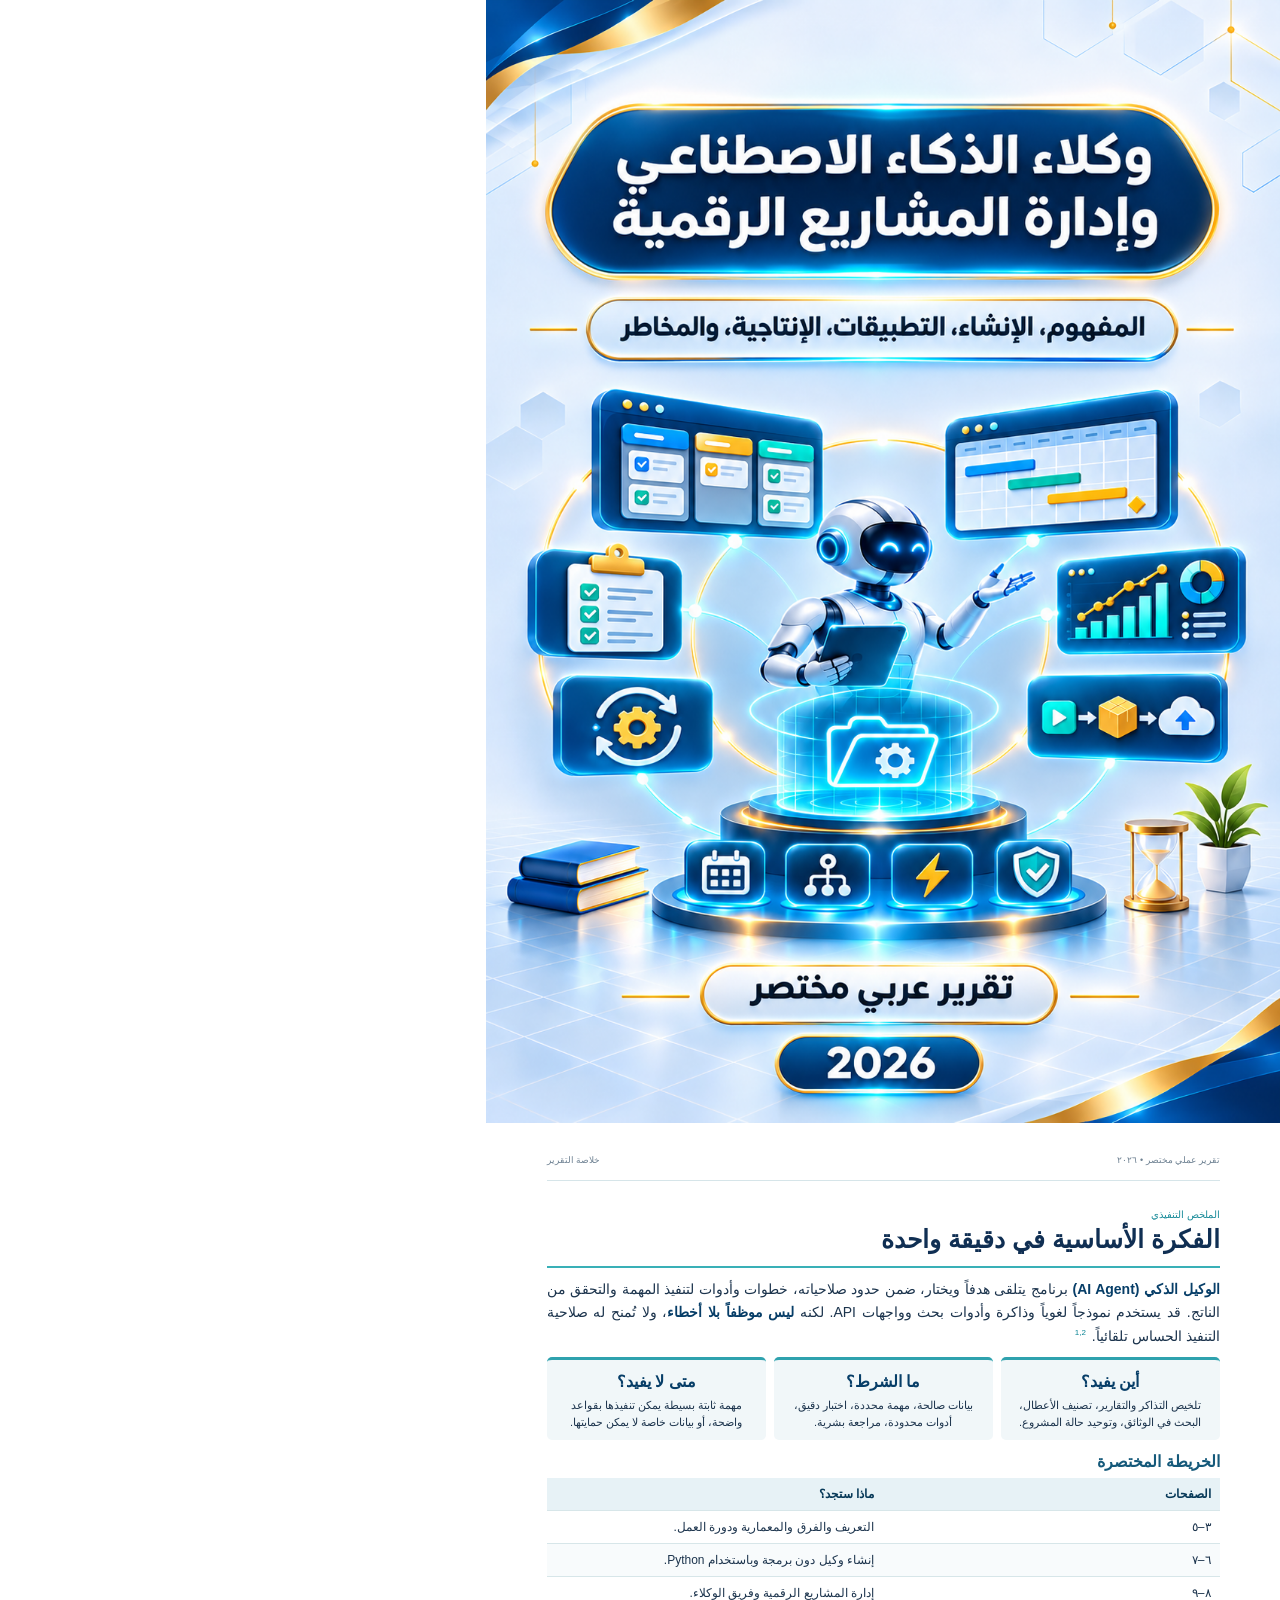
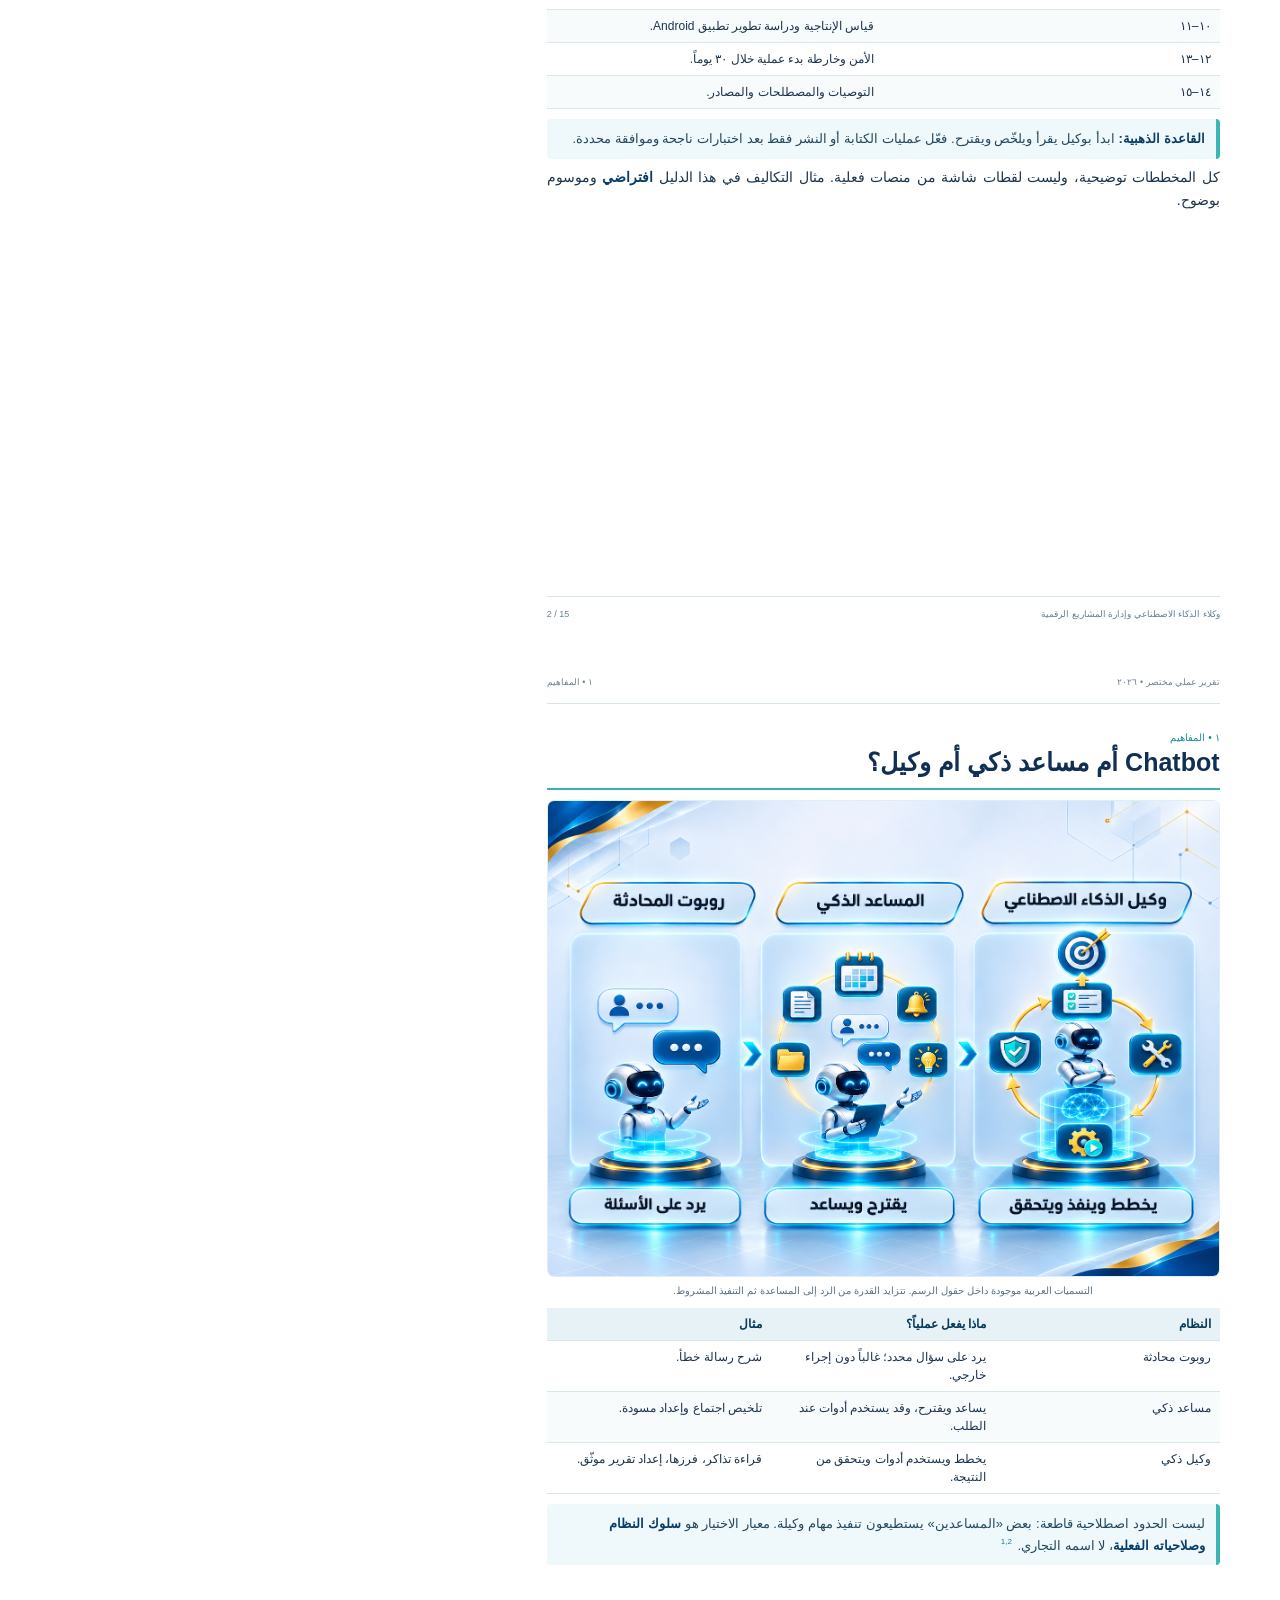
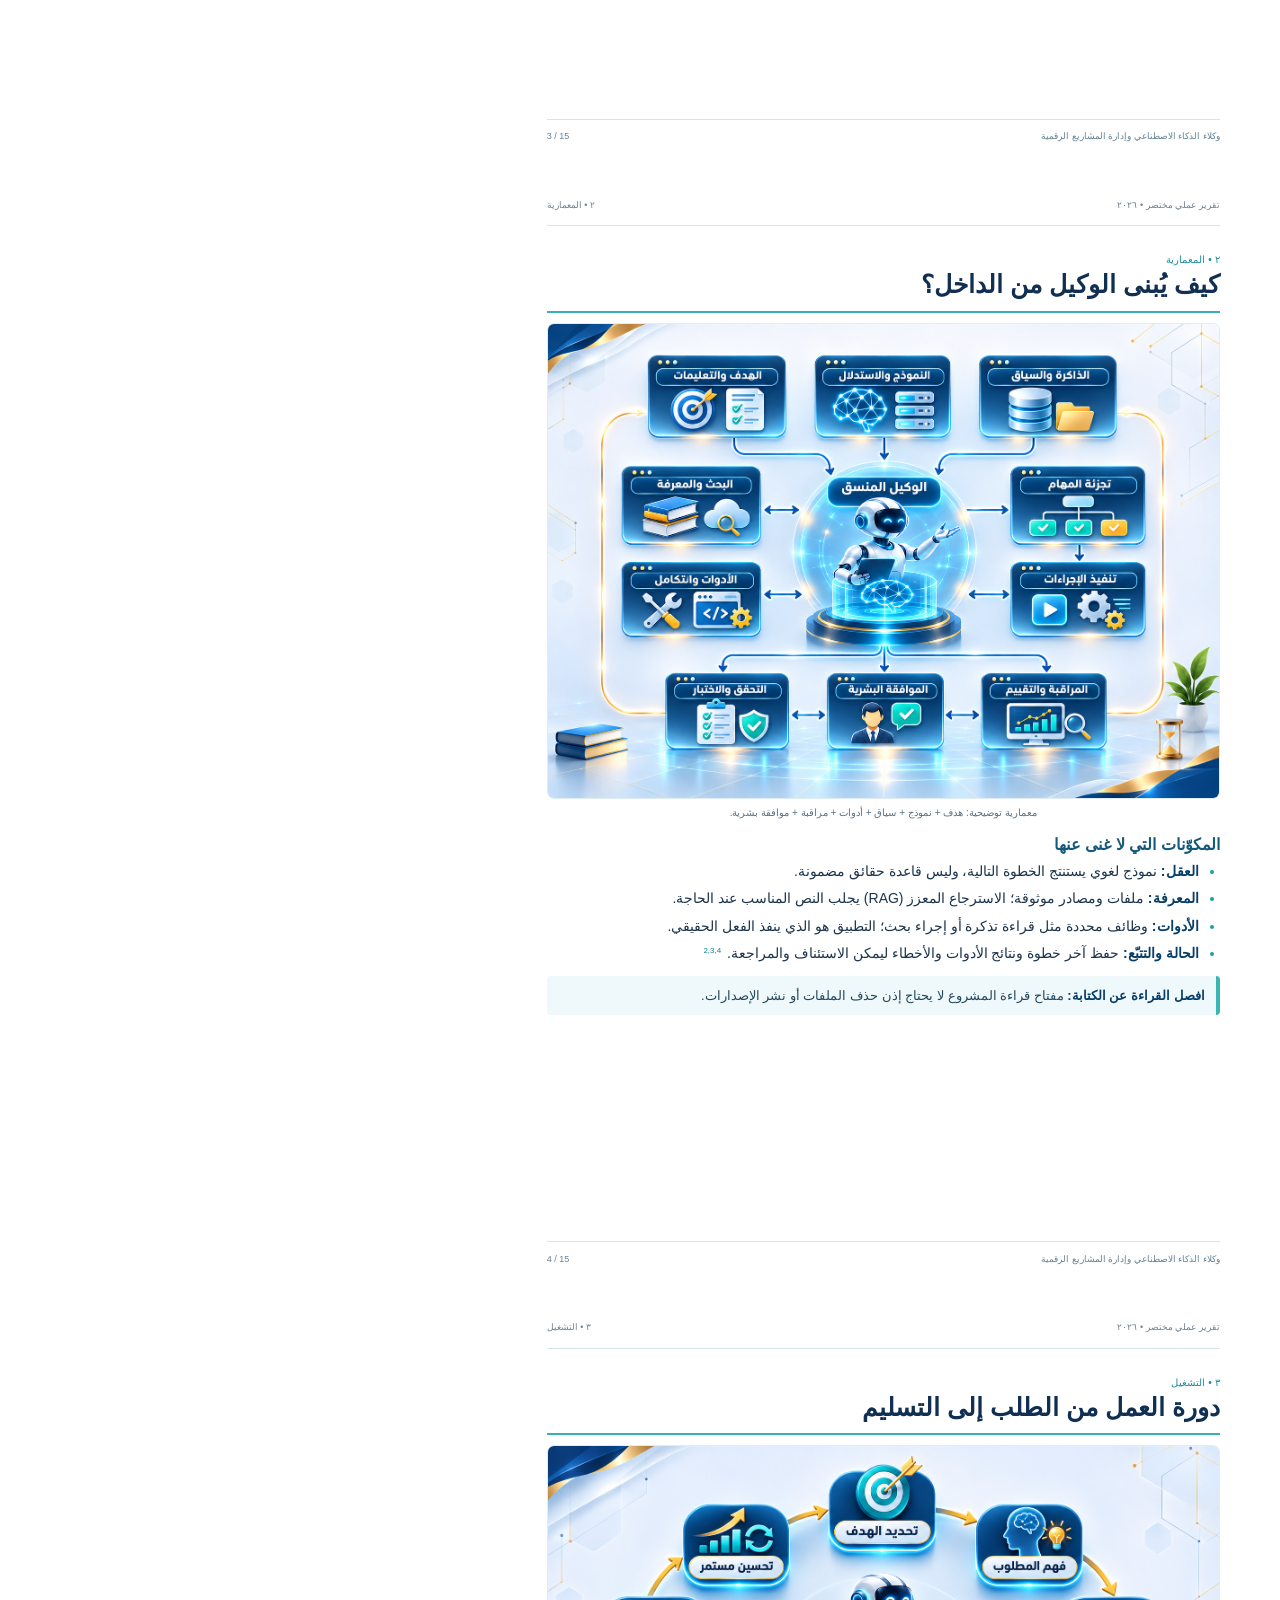
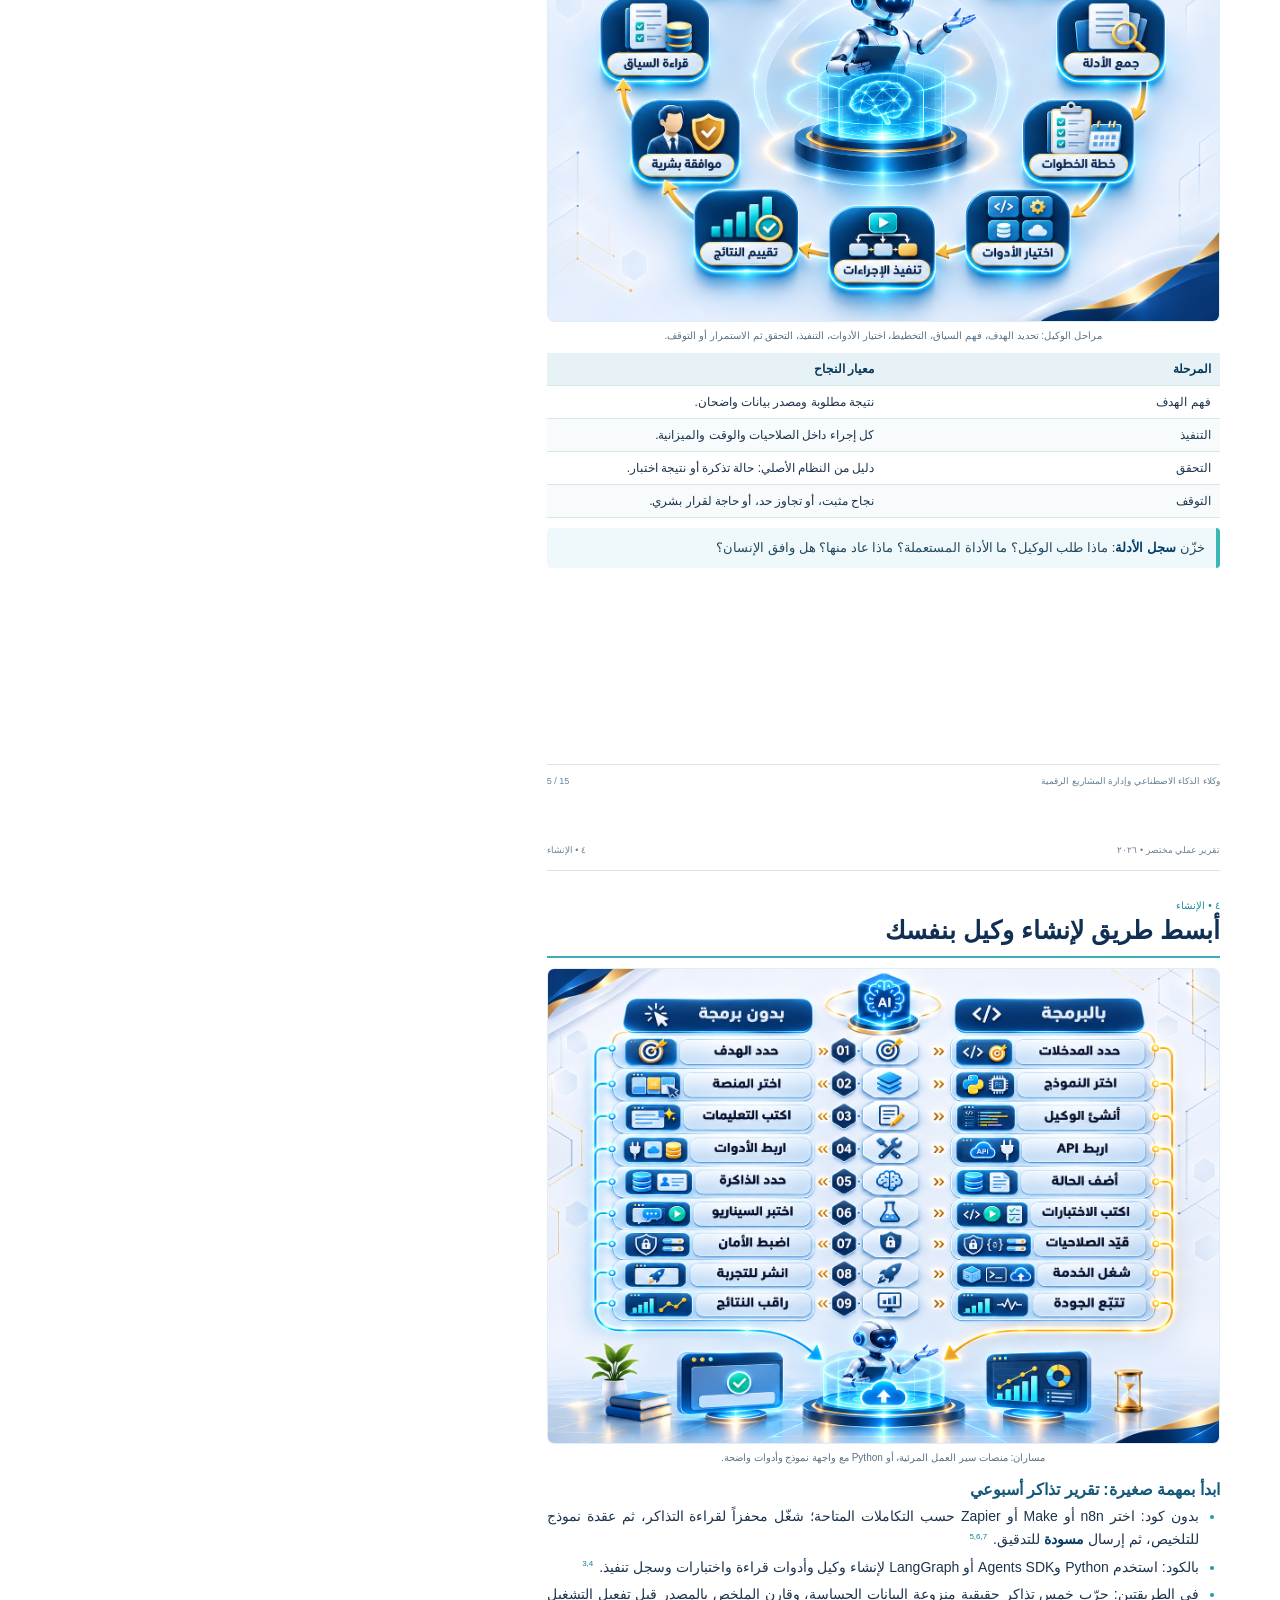
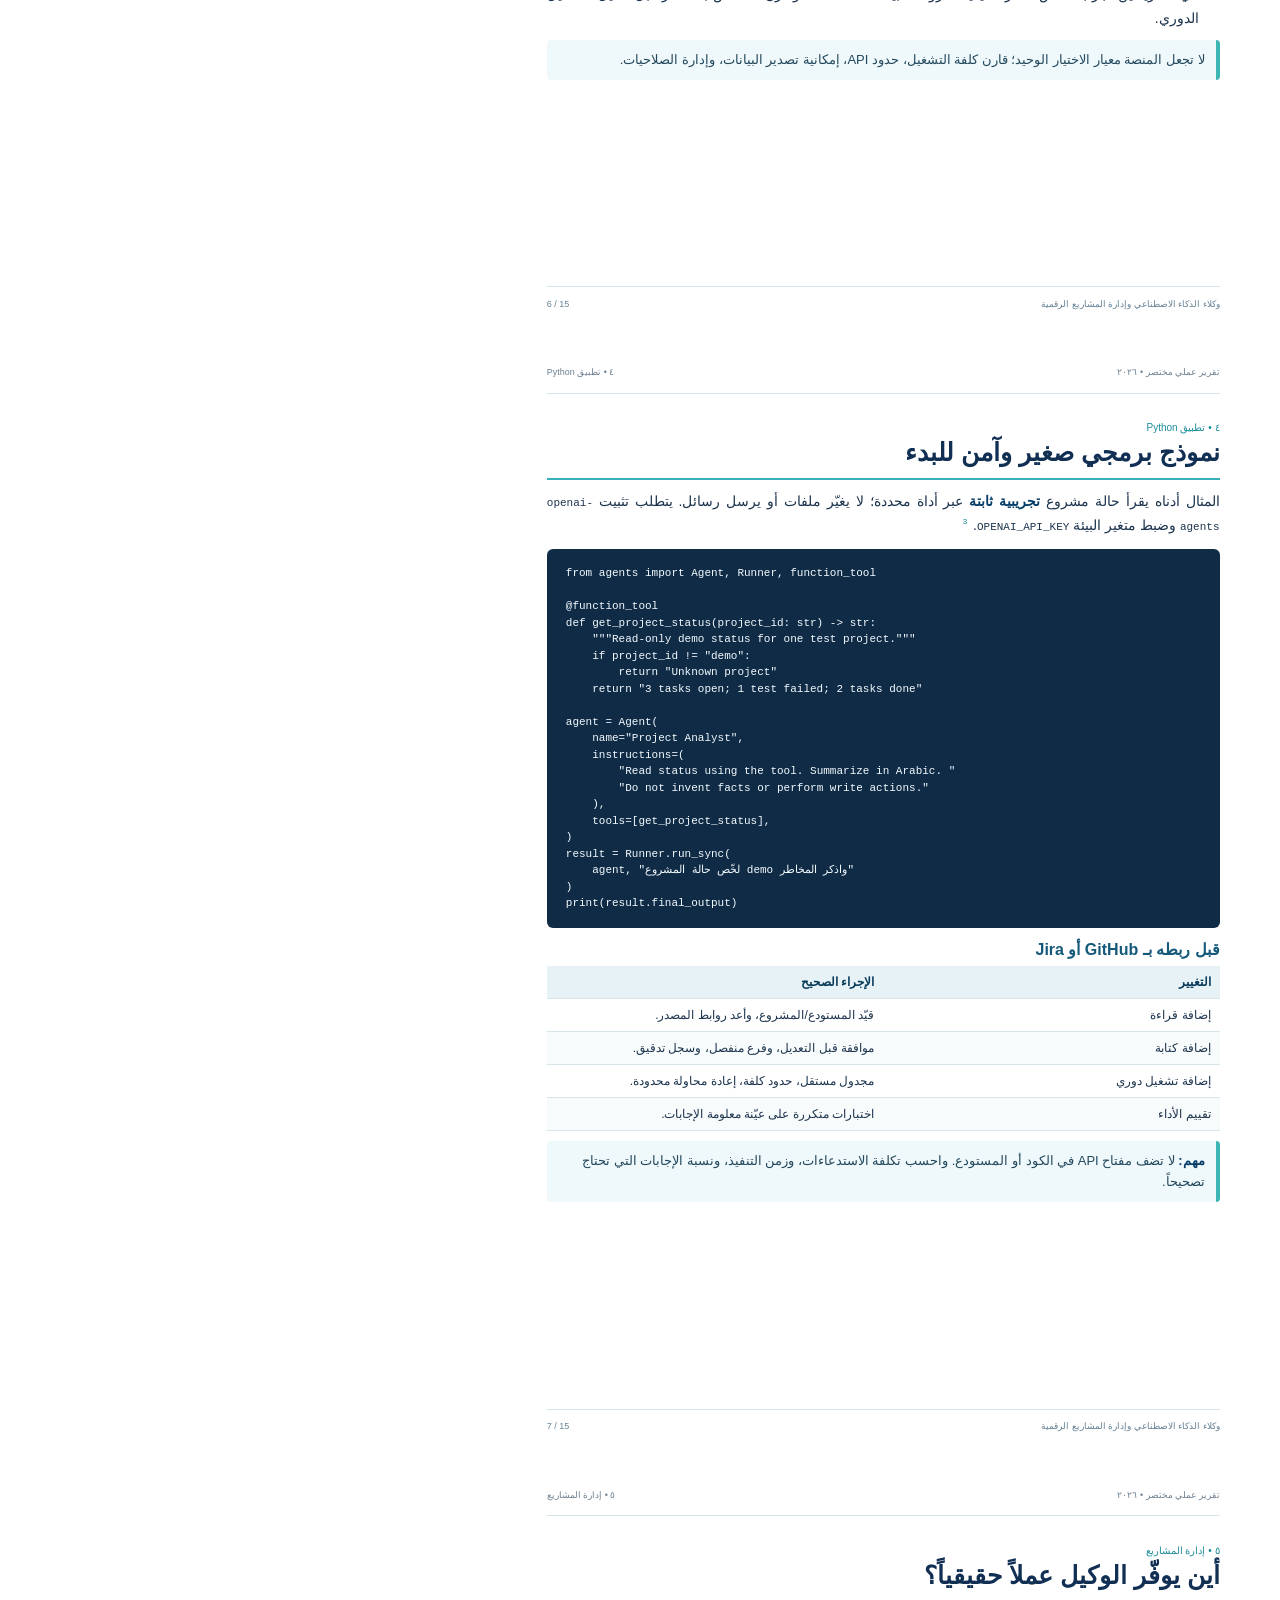
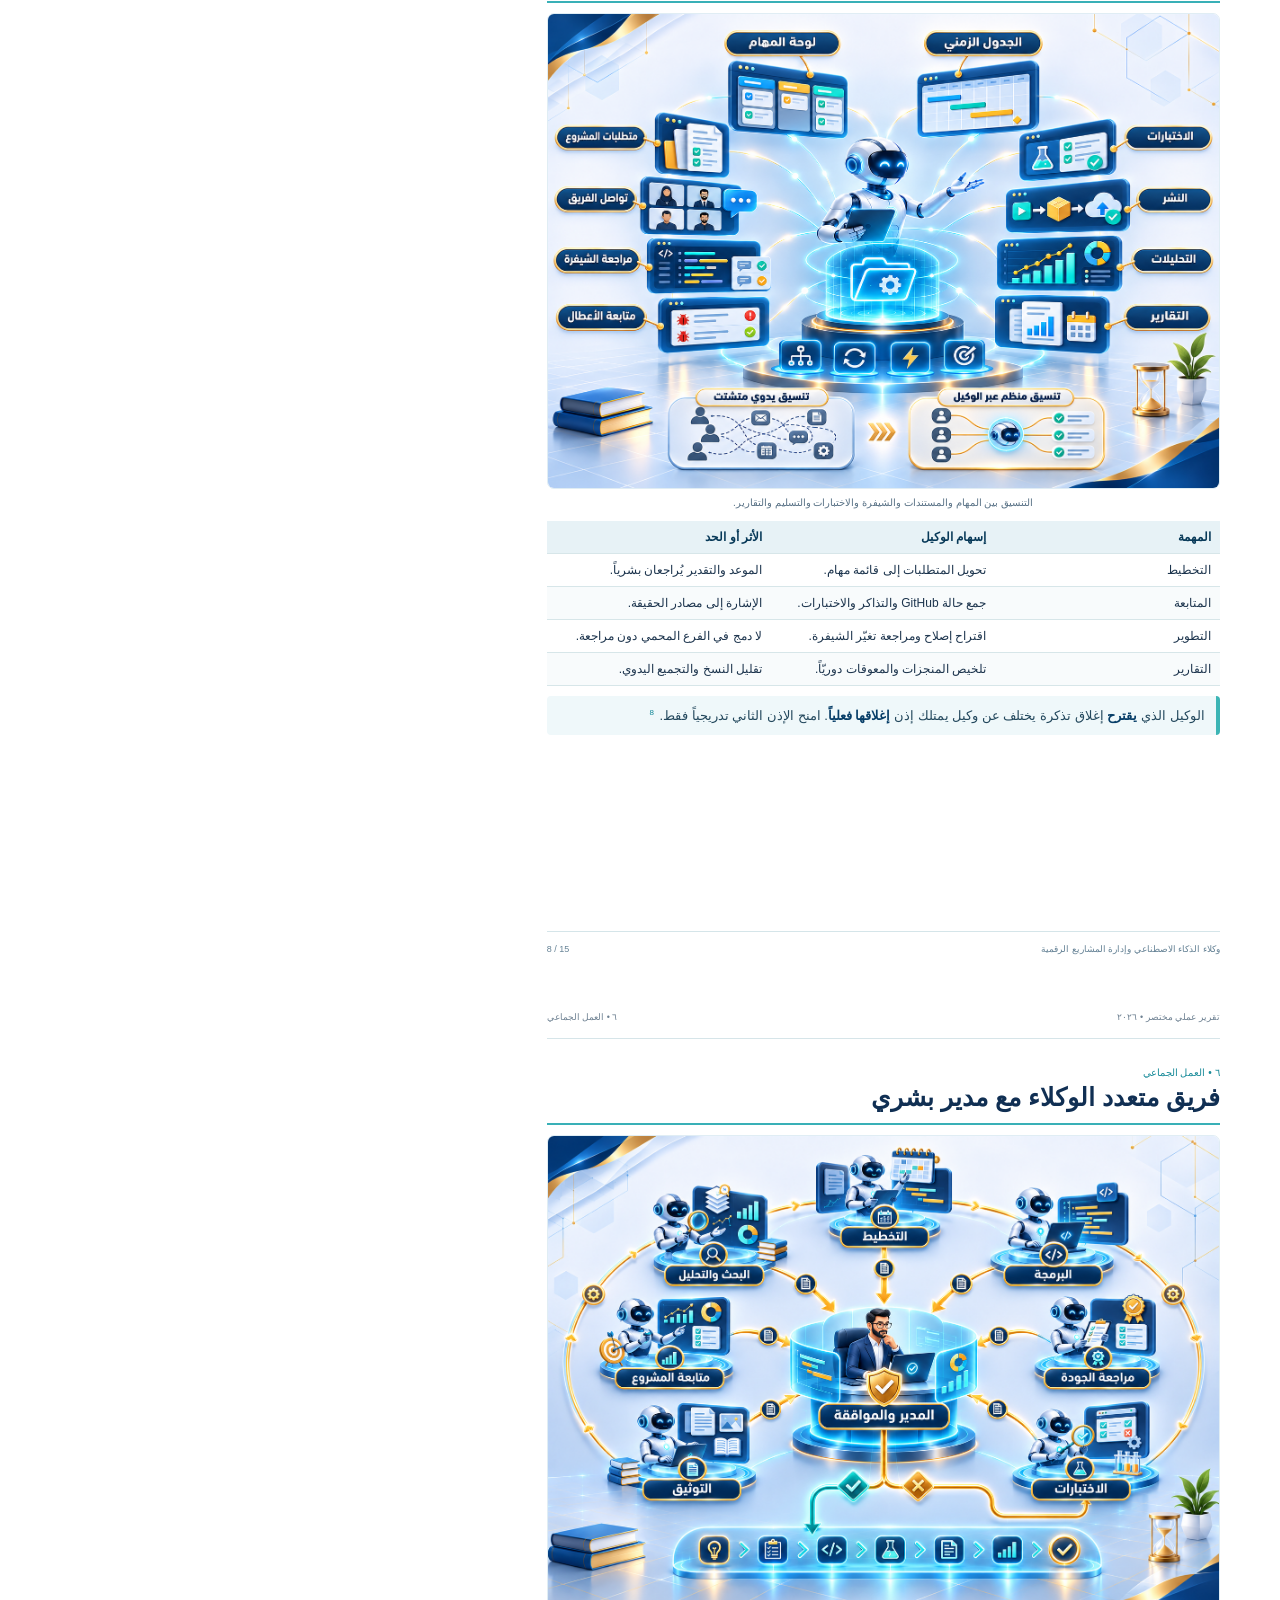
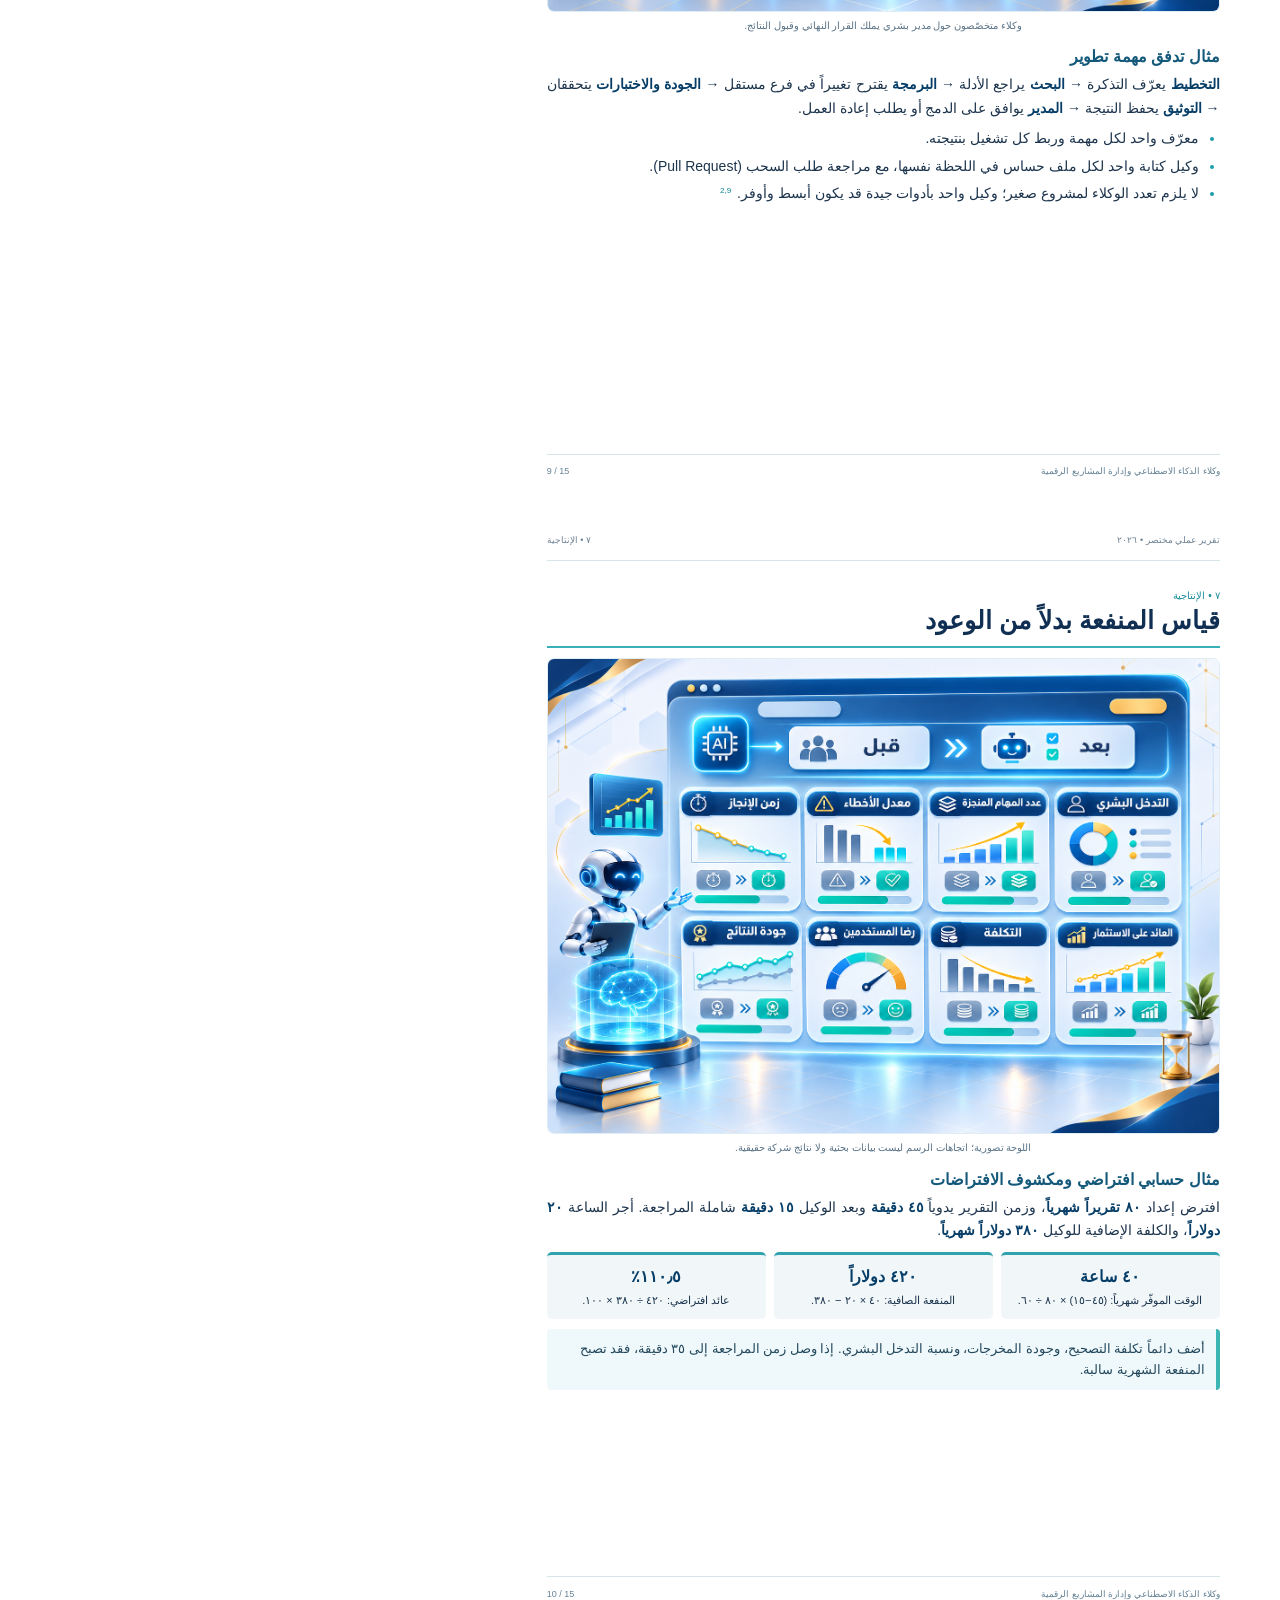
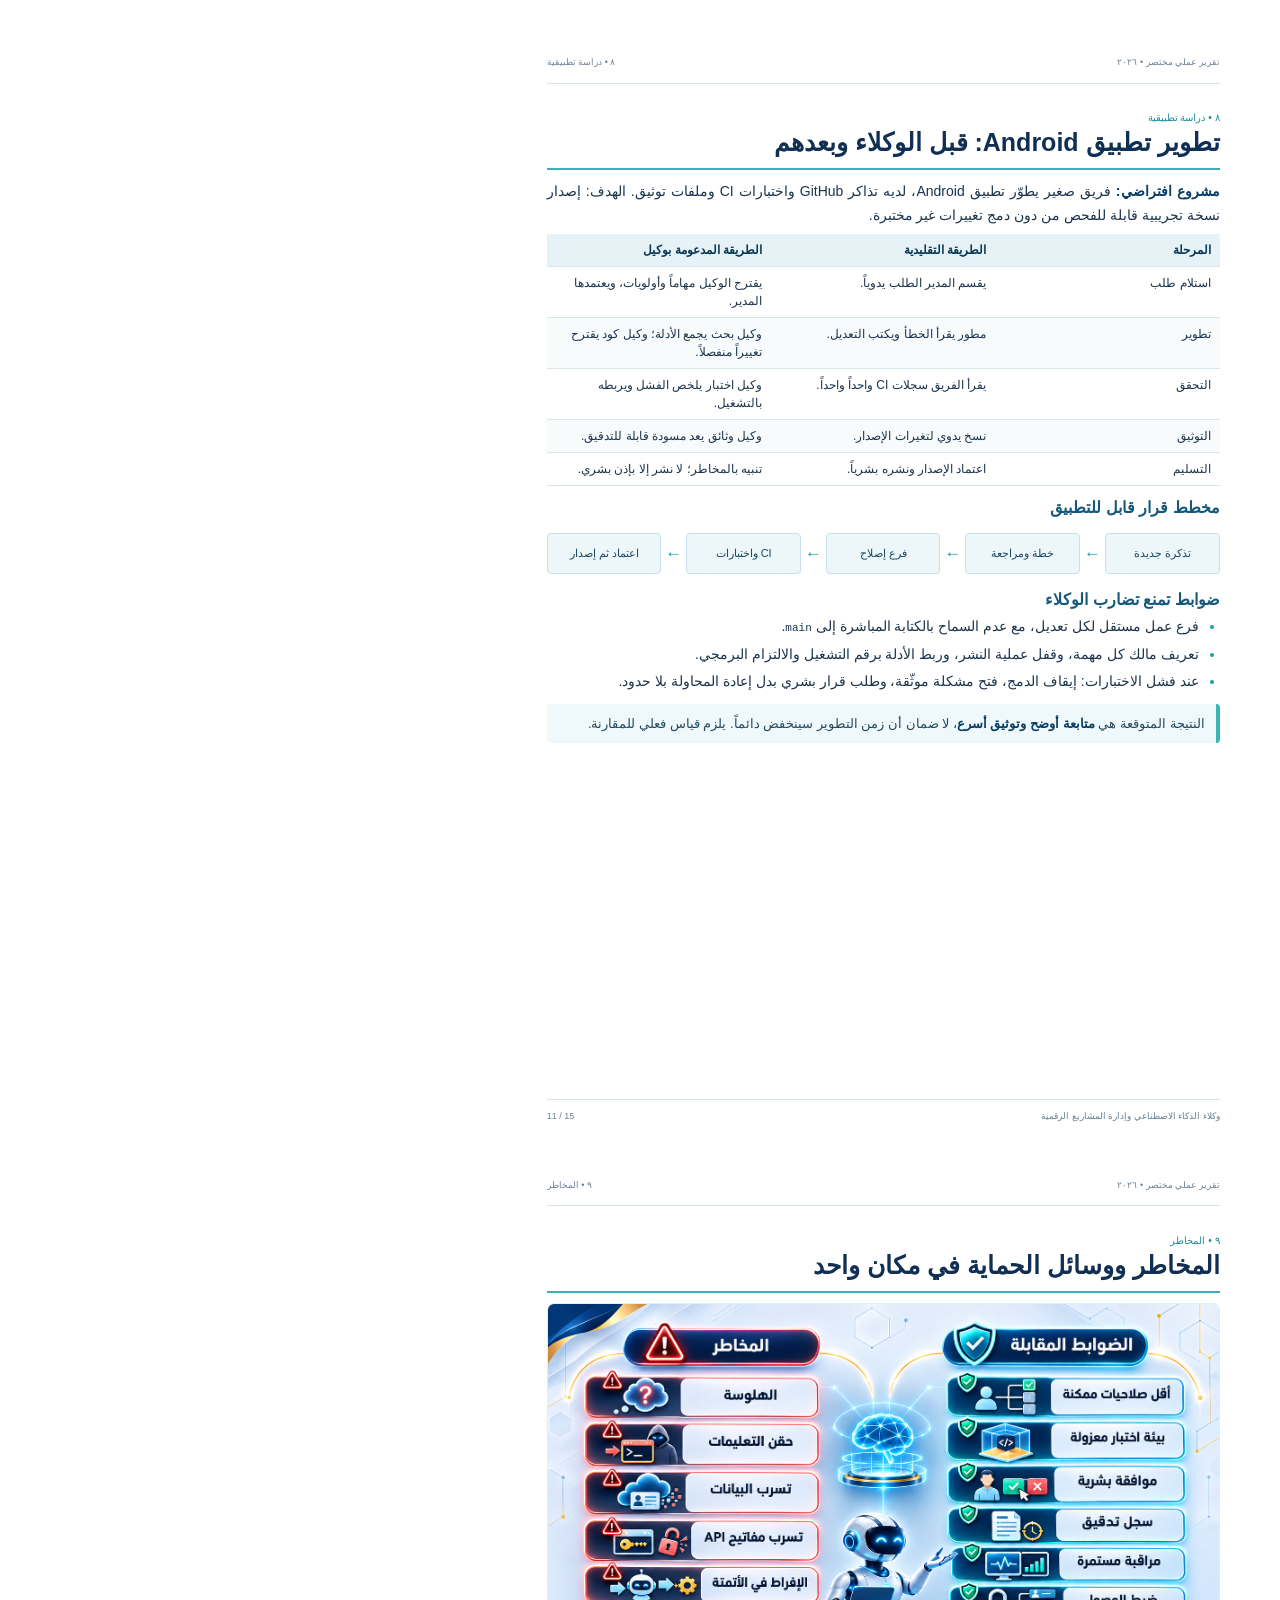
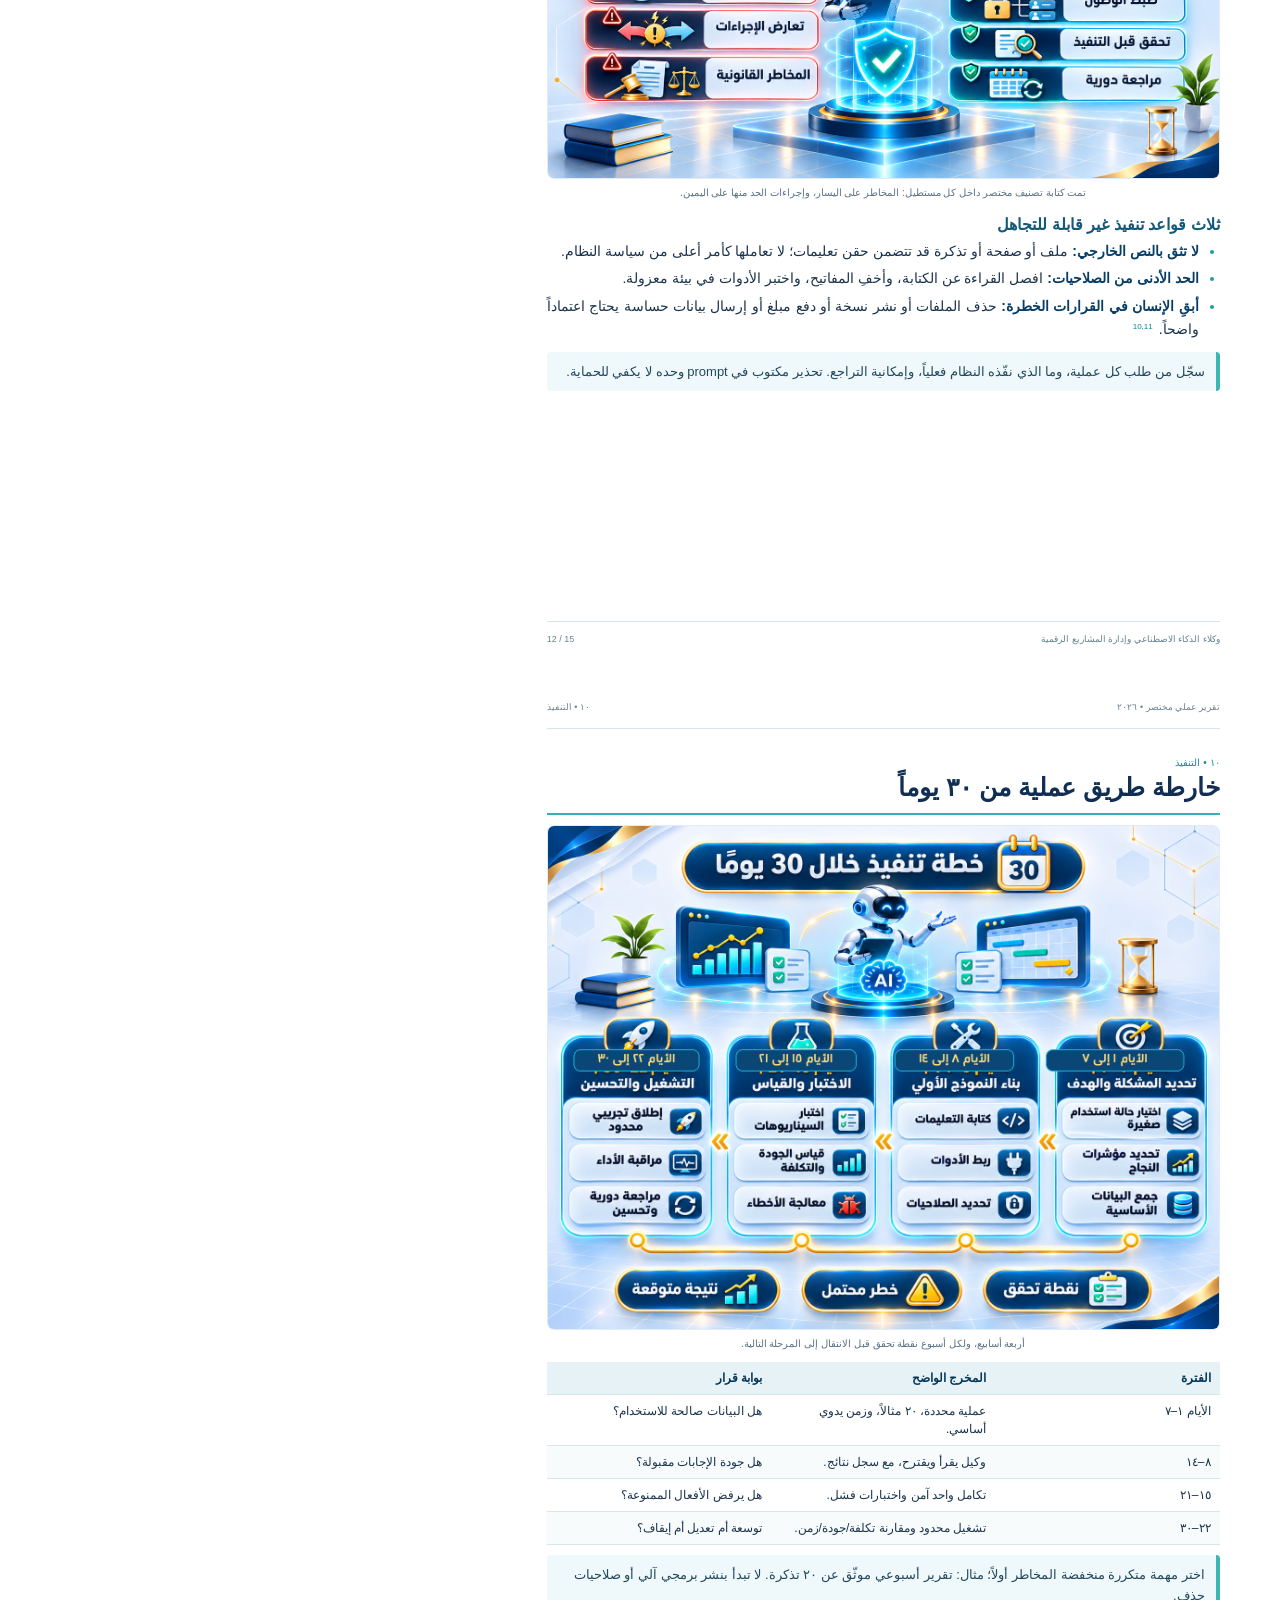
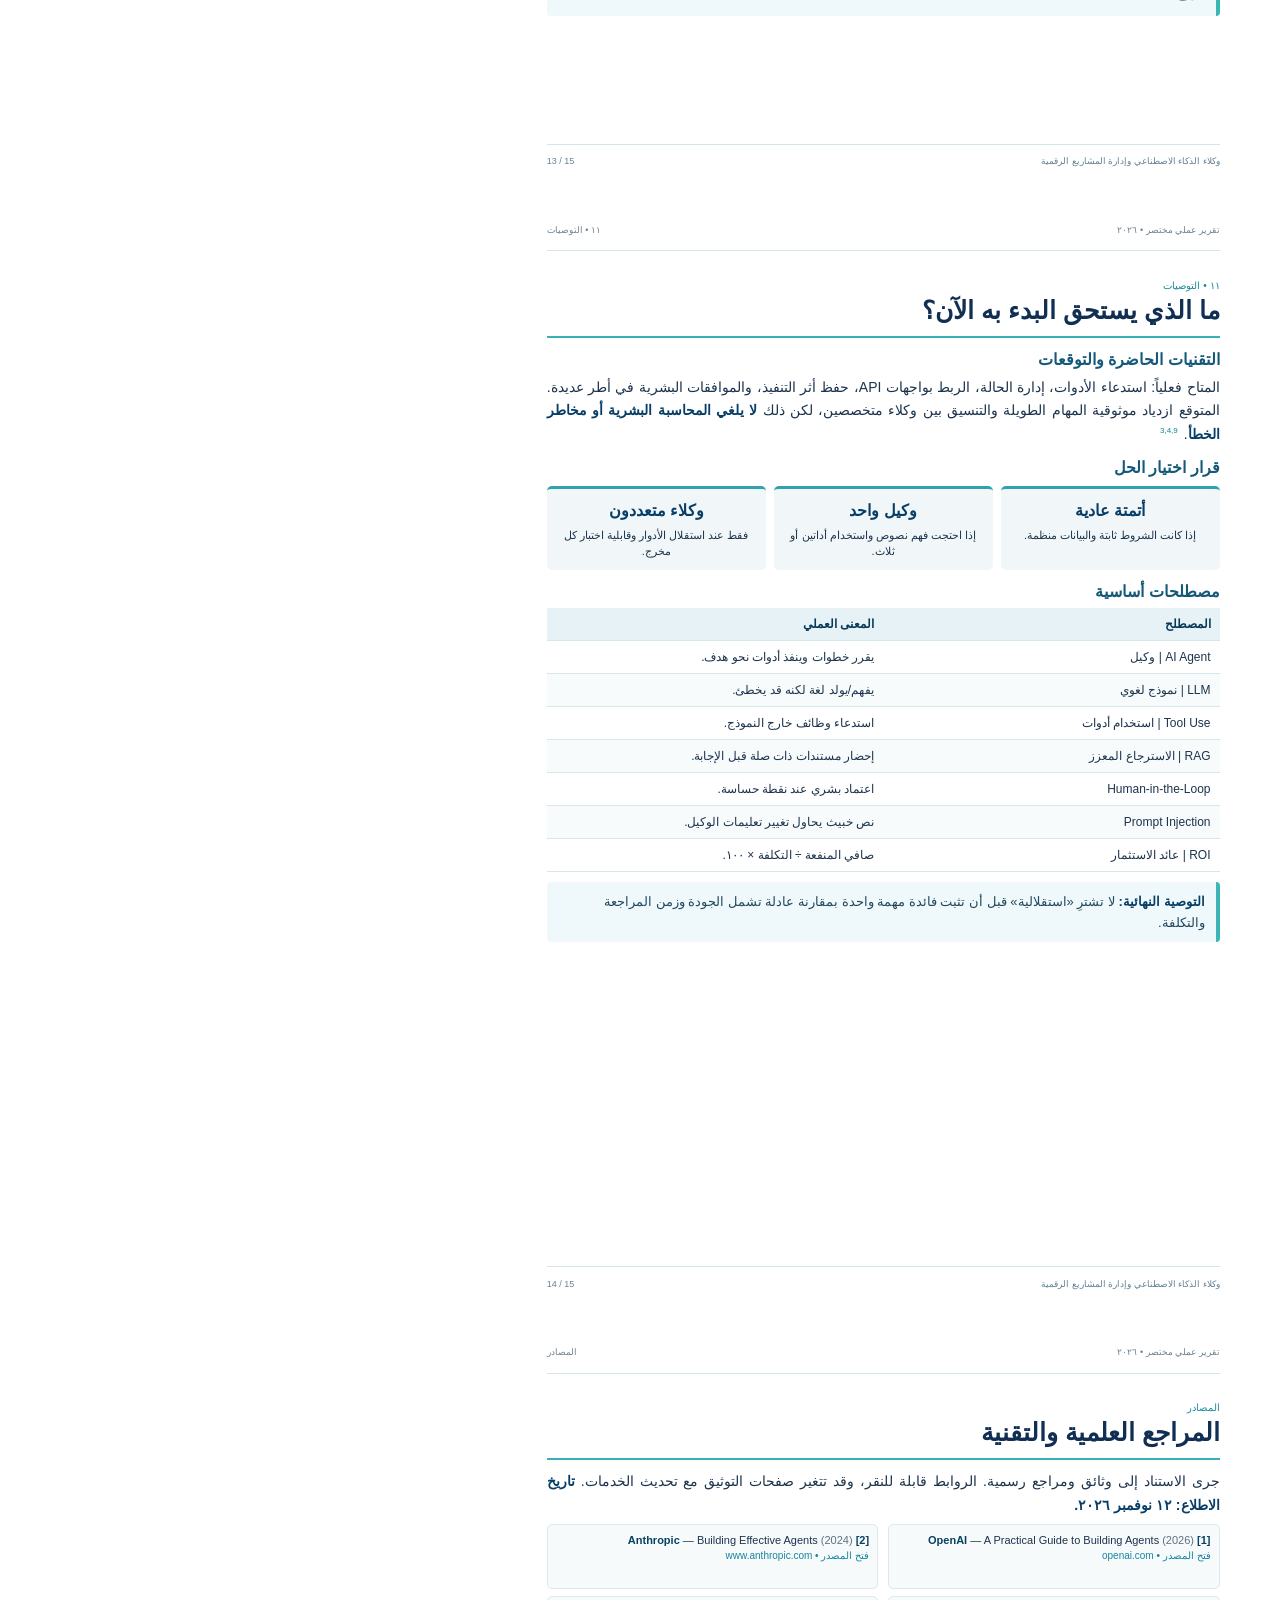
==== index.html @ f4d574cf "Rename تقرير_وكلاء_الذكاء_الاصطناعي_النهائي_2026.html to index.html" ====
<!DOCTYPE html>
<html dir="rtl" lang="ar"><head><meta charset="utf-8"/><title>وكلاء الذكاء الاصطناعي وإدارة المشاريع الرقمية | تقرير مختصر 2026</title><style>@font-face{font-family:STC;src:url('STC-Bold.ttf') format('truetype');font-weight:normal;font-style:normal}*{box-sizing:border-box}
@page{size:A4;margin:0}html,body{margin:0;padding:0;direction:rtl;font-family:STC, sans-serif;color:#1c344d;background:#fff}
.page{width:210mm;height:297mm;position:relative;padding:15mm 16mm 16mm;page-break-after:always;overflow:hidden;background:#fff}
.page:last-child{page-break-after:auto}
.header{position:absolute;top:8.5mm;right:16mm;left:16mm;height:7mm;display:flex;justify-content:space-between;color:#6e8192;font-size:9px;border-bottom:1px solid #d6e5e9}
.body{margin-top:8mm}.section-num{font-size:10px;color:#1b8c9a;margin:2px 0 4px}h2{font-size:25px;line-height:1.25;margin:0 0 10px;color:#102f53;border-bottom:2px solid #39b0b7;padding-bottom:10px}
h3{font-size:16px;margin:12px 0 6px;color:#15597a}p,li{font-size:14px;line-height:1.68;margin:7px 0;text-align:justify}strong,b{color:#073e68}
ul{margin:5px 0 10px;padding:0 21px 0 0}li{margin:4px 0}li::marker{color:#1a9ea9}
.footer{position:absolute;bottom:7mm;left:16mm;right:16mm;border-top:1px solid #d5e5e9;padding-top:3mm;display:flex;justify-content:space-between;font-size:9px;color:#638094}
.figure{margin:6px 0 8px;break-inside:avoid}.artbox{position:relative;width:100%;direction:ltr}.artbox img{width:100%;height:auto;display:block;border-radius:4px}
.label-fig{position:absolute;display:flex;align-items:center;justify-content:center;text-align:center;white-space:normal;overflow:hidden;line-height:1.05;direction:rtl;word-break:normal;padding:0 1px}
figcaption{font-size:9px;line-height:1.4;text-align:center;color:#6b8290;margin-top:4px}
.note{padding:9px 11px;margin:10px 0 5px;background:#eff8fa;border-right:4px solid #3cb5b5;border-radius:4px;font-size:13px;line-height:1.65;color:#23485d}
.strip{display:flex;gap:8px;margin:9px 0}.strip-card{flex:1;min-width:0;background:#f1f7f9;padding:10px 10px;border-radius:5px;border-top:3px solid #2fa2ae;font-size:12px;line-height:1.45;text-align:center}.strip-card b{font-size:16px}.strip-card p{text-align:center;font-size:11px;line-height:1.5;margin:4px 0 0}
table{width:100%;border-collapse:collapse;table-layout:fixed;margin:7px 0 10px}th,td{padding:7px 9px;font-size:12px;line-height:1.5;text-align:right;vertical-align:top;border-bottom:1px solid #d7e6e9;word-wrap:break-word}th{background:#e7f2f6;color:#073958}tr:nth-child(even) td{background:#f8fbfc}
.cite{color:#0c8595;font-size:8px;padding:0 2px}code{font-family:monospace;font-size:11px;direction:ltr;unicode-bidi:isolate}.code{white-space:pre-wrap;background:#102b46;color:#f3fbff;direction:ltr;text-align:left;unicode-bidi:plaintext;padding:16px 19px;border-radius:6px;font:11px/1.5 monospace;margin:12px 0;}
.flowline{display:flex;align-items:center;justify-content:space-between;gap:4px;margin:16px 0;direction:rtl}.flowline div{background:#edf7fa;border:1px solid #c8e0e9;color:#174764;border-radius:4px;flex:1;text-align:center;font-size:11px;padding:13px 4px}.flowline strong{font-size:17px;color:#149aab}
.refgrid{display:grid;grid-template-columns:1fr 1fr;gap:7px 10px}.refcard{font-size:11px;padding:8px;border:1px solid #dce8ee;border-radius:5px;background:#f7fafb;line-height:1.35;min-height:65px}.refcard strong{color:#074263}.refcard a{font-size:10px;color:#17869d;word-break:break-word;text-decoration:none}.refyr{color:#5d7181}
.cover{padding:0;background:#edf6ff}.cover-image{position:absolute;left:0;top:0;width:210mm;height:297mm;z-index:0}.cover-box,.cover-date{z-index:2}.cover-box{position:absolute;top:16%;left:10%;right:10%;text-align:center;color:#0c3158}.cover-kicker{font-size:13px;color:#008a9e}.cover h1{font-size:37px;line-height:1.45;margin:12px 0 10px;color:#113a6c;text-align:center}.cover h1 em{font-style:normal;color:#0c8699}.cover p{text-align:center;font-size:15px;line-height:1.5;margin:12px}.cover-pill{margin:10px auto;width:92%;font-size:11px;padding:10px;border:1px solid #c4dfeb;border-radius:12px;background:#ffffffba}.cover-date{position:absolute;bottom:8mm;right:15mm;left:15mm;text-align:center;color:#effbff;background:#0c3b64;padding:7px;border-radius:5px;font-size:10px}


/* Final 2026 regenerated-image production pass */
.figure .artbox { position: relative; overflow: hidden; border: 1px solid #e0edf4; border-radius: 7px; background:#f7fbff; }
.figure .artbox img { border-radius:0; }
.cover-image {object-fit:cover;}
.figure figcaption {font-size:10px; color:#597286;line-height:1.55; padding: 2px 4px;}
.page .body{position:relative;}
.page table td,.page table th{overflow-wrap:break-word;}
@media print{img {-webkit-print-color-adjust:exact;print-color-adjust:exact;} .page {break-after:page;} .page:last-child{break-after:auto;}}
</style></head><body><section class="page cover"><img alt="غلاف التقرير: وكلاء الذكاء الاصطناعي وإدارة المشاريع الرقمية" class="cover-image" src="صور_التقرير_المعاد_إنشاؤها_2026/01_cover.png"/></section><section class="page"><div class="header"><span>تقرير عملي مختصر • ٢٠٢٦</span><span>خلاصة التقرير</span></div><div class="body"><div class="section-num">الملخص التنفيذي</div><h2>الفكرة الأساسية في دقيقة واحدة</h2><p><strong>الوكيل الذكي (AI Agent)</strong> برنامج يتلقى هدفاً ويختار، ضمن حدود صلاحياته، خطوات وأدوات لتنفيذ المهمة والتحقق من الناتج. قد يستخدم نموذجاً لغوياً وذاكرة وأدوات بحث وواجهات API. لكنه <strong>ليس موظفاً بلا أخطاء</strong>، ولا تُمنح له صلاحية التنفيذ الحساس تلقائياً. <sup class="cite">1,2</sup></p><div class="strip"><div class="strip-card"><b>أين يفيد؟</b><p>تلخيص التذاكر والتقارير، تصنيف الأعطال، البحث في الوثائق، وتوحيد حالة المشروع.</p></div><div class="strip-card"><b>ما الشرط؟</b><p>بيانات صالحة، مهمة محددة، اختبار دقيق، أدوات محدودة، مراجعة بشرية.</p></div><div class="strip-card"><b>متى لا يفيد؟</b><p>مهمة ثابتة بسيطة يمكن تنفيذها بقواعد واضحة، أو بيانات خاصة لا يمكن حمايتها.</p></div></div><h3>الخريطة المختصرة</h3><table><thead><tr><th>الصفحات</th><th>ماذا ستجد؟</th></tr></thead><tbody><tr><td>٣–٥</td><td>التعريف والفرق والمعمارية ودورة العمل.</td></tr><tr><td>٦–٧</td><td>إنشاء وكيل دون برمجة وباستخدام Python.</td></tr><tr><td>٨–٩</td><td>إدارة المشاريع الرقمية وفريق الوكلاء.</td></tr><tr><td>١٠–١١</td><td>قياس الإنتاجية ودراسة تطوير تطبيق Android.</td></tr><tr><td>١٢–١٣</td><td>الأمن وخارطة بدء عملية خلال ٣٠ يوماً.</td></tr><tr><td>١٤–١٥</td><td>التوصيات والمصطلحات والمصادر.</td></tr></tbody></table><div class="note"><strong>القاعدة الذهبية:</strong> ابدأ بوكيل يقرأ ويلخّص ويقترح. فعّل عمليات الكتابة أو النشر فقط بعد اختبارات ناجحة وموافقة محددة.</div><p>كل المخططات توضيحية، وليست لقطات شاشة من منصات فعلية. مثال التكاليف في هذا الدليل <strong>افتراضي</strong> وموسوم بوضوح.</p></div><div class="footer"><span>وكلاء الذكاء الاصطناعي وإدارة المشاريع الرقمية</span><span dir="ltr">2 / 15</span></div></section><section class="page"><div class="header"><span>تقرير عملي مختصر • ٢٠٢٦</span><span>١ • المفاهيم</span></div><div class="body"><div class="section-num">١ • المفاهيم</div><h2>Chatbot أم مساعد ذكي أم وكيل؟</h2><figure class="figure"><div class="artbox"><img alt="رسم توضيحي عربي: 02_compare.png" src="صور_التقرير_المعاد_إنشاؤها_2026/02_compare.png"/></div><figcaption>التسميات العربية موجودة داخل حقول الرسم. تتزايد القدرة من الرد إلى المساعدة ثم التنفيذ المشروط.</figcaption></figure><table><thead><tr><th>النظام</th><th>ماذا يفعل عملياً؟</th><th>مثال</th></tr></thead><tbody><tr><td>روبوت محادثة</td><td>يرد على سؤال محدد؛ غالباً دون إجراء خارجي.</td><td>شرح رسالة خطأ.</td></tr><tr><td>مساعد ذكي</td><td>يساعد ويقترح، وقد يستخدم أدوات عند الطلب.</td><td>تلخيص اجتماع وإعداد مسودة.</td></tr><tr><td>وكيل ذكي</td><td>يخطط ويستخدم أدوات ويتحقق من النتيجة.</td><td>قراءة تذاكر، فرزها، إعداد تقرير موثّق.</td></tr></tbody></table><div class="note">ليست الحدود اصطلاحية قاطعة: بعض «المساعدين» يستطيعون تنفيذ مهام وكيلة. معيار الاختيار هو <b>سلوك النظام وصلاحياته الفعلية</b>، لا اسمه التجاري. <sup class="cite">1,2</sup></div></div><div class="footer"><span>وكلاء الذكاء الاصطناعي وإدارة المشاريع الرقمية</span><span dir="ltr">3 / 15</span></div></section><section class="page"><div class="header"><span>تقرير عملي مختصر • ٢٠٢٦</span><span>٢ • المعمارية</span></div><div class="body"><div class="section-num">٢ • المعمارية</div><h2>كيف يُبنى الوكيل من الداخل؟</h2><figure class="figure"><div class="artbox"><img alt="رسم توضيحي عربي: 03_architecture.png" src="صور_التقرير_المعاد_إنشاؤها_2026/03_architecture.png"/></div><figcaption>معمارية توضيحية: هدف + نموذج + سياق + أدوات + مراقبة + موافقة بشرية.</figcaption></figure><h3>المكوّنات التي لا غنى عنها</h3><ul><li><b>العقل:</b> نموذج لغوي يستنتج الخطوة التالية، وليس قاعدة حقائق مضمونة.</li><li><b>المعرفة:</b> ملفات ومصادر موثوقة؛ الاسترجاع المعزز (RAG) يجلب النص المناسب عند الحاجة.</li><li><b>الأدوات:</b> وظائف محددة مثل قراءة تذكرة أو إجراء بحث؛ التطبيق هو الذي ينفذ الفعل الحقيقي.</li><li><b>الحالة والتتبّع:</b> حفظ آخر خطوة ونتائج الأدوات والأخطاء ليمكن الاستئناف والمراجعة. <sup class="cite">2,3,4</sup></li></ul><div class="note"><b>افصل القراءة عن الكتابة:</b> مفتاح قراءة المشروع لا يحتاج إذن حذف الملفات أو نشر الإصدارات.</div></div><div class="footer"><span>وكلاء الذكاء الاصطناعي وإدارة المشاريع الرقمية</span><span dir="ltr">4 / 15</span></div></section><section class="page"><div class="header"><span>تقرير عملي مختصر • ٢٠٢٦</span><span>٣ • التشغيل</span></div><div class="body"><div class="section-num">٣ • التشغيل</div><h2>دورة العمل من الطلب إلى التسليم</h2><figure class="figure"><div class="artbox"><img alt="رسم توضيحي عربي: 04_cycle.png" src="صور_التقرير_المعاد_إنشاؤها_2026/04_cycle.png"/></div><figcaption>مراحل الوكيل: تحديد الهدف، فهم السياق، التخطيط، اختيار الأدوات، التنفيذ، التحقق ثم الاستمرار أو التوقف.</figcaption></figure><table><thead><tr><th>المرحلة</th><th>معيار النجاح</th></tr></thead><tbody><tr><td>فهم الهدف</td><td>نتيجة مطلوبة ومصدر بيانات واضحان.</td></tr><tr><td>التنفيذ</td><td>كل إجراء داخل الصلاحيات والوقت والميزانية.</td></tr><tr><td>التحقق</td><td>دليل من النظام الأصلي: حالة تذكرة أو نتيجة اختبار.</td></tr><tr><td>التوقف</td><td>نجاح مثبت، أو تجاوز حد، أو حاجة لقرار بشري.</td></tr></tbody></table><div class="note">خزّن <b>سجل الأدلة</b>: ماذا طلب الوكيل؟ ما الأداة المستعملة؟ ماذا عاد منها؟ هل وافق الإنسان؟</div></div><div class="footer"><span>وكلاء الذكاء الاصطناعي وإدارة المشاريع الرقمية</span><span dir="ltr">5 / 15</span></div></section><section class="page"><div class="header"><span>تقرير عملي مختصر • ٢٠٢٦</span><span>٤ • الإنشاء</span></div><div class="body"><div class="section-num">٤ • الإنشاء</div><h2>أبسط طريق لإنشاء وكيل بنفسك</h2><figure class="figure"><div class="artbox"><img alt="رسم توضيحي عربي: 05_build.png" src="صور_التقرير_المعاد_إنشاؤها_2026/05_build.png"/></div><figcaption>مساران: منصات سير العمل المرئية، أو Python مع واجهة نموذج وأدوات واضحة.</figcaption></figure><h3>ابدأ بمهمة صغيرة: تقرير تذاكر أسبوعي</h3><ul><li>بدون كود: اختر n8n أو Make أو Zapier حسب التكاملات المتاحة؛ شغّل محفزاً لقراءة التذاكر، ثم عقدة نموذج للتلخيص، ثم إرسال <b>مسودة</b> للتدقيق. <sup class="cite">5,6,7</sup></li><li>بالكود: استخدم Python وAgents SDK أو LangGraph لإنشاء وكيل وأدوات قراءة واختبارات وسجل تنفيذ. <sup class="cite">3,4</sup></li><li>في الطريقتين: جرّب خمس تذاكر حقيقية منزوعة البيانات الحساسة، وقارن الملخص بالمصدر قبل تفعيل التشغيل الدوري.</li></ul><div class="note">لا تجعل المنصة معيار الاختيار الوحيد؛ قارن كلفة التشغيل، حدود API، إمكانية تصدير البيانات، وإدارة الصلاحيات.</div></div><div class="footer"><span>وكلاء الذكاء الاصطناعي وإدارة المشاريع الرقمية</span><span dir="ltr">6 / 15</span></div></section><section class="page"><div class="header"><span>تقرير عملي مختصر • ٢٠٢٦</span><span>٤ • تطبيق Python</span></div><div class="body"><div class="section-num">٤ • تطبيق Python</div><h2>نموذج برمجي صغير وآمن للبدء</h2><p>المثال أدناه يقرأ حالة مشروع <b>تجريبية ثابتة</b> عبر أداة محددة؛ لا يغيّر ملفات أو يرسل رسائل. يتطلب تثبيت <code>openai-agents</code> وضبط متغير البيئة <code>OPENAI_API_KEY</code>. <sup class="cite">3</sup></p><pre class="code" dir="ltr">from agents import Agent, Runner, function_tool

@function_tool
def get_project_status(project_id: str) -&gt; str:
    """Read-only demo status for one test project."""
    if project_id != "demo":
        return "Unknown project"
    return "3 tasks open; 1 test failed; 2 tasks done"

agent = Agent(
    name="Project Analyst",
    instructions=(
        "Read status using the tool. Summarize in Arabic. "
        "Do not invent facts or perform write actions."
    ),
    tools=[get_project_status],
)
result = Runner.run_sync(
    agent, "لخّص حالة المشروع demo واذكر المخاطر"
)
print(result.final_output)</pre><h3>قبل ربطه بـ GitHub أو Jira</h3><table><thead><tr><th>التغيير</th><th>الإجراء الصحيح</th></tr></thead><tbody><tr><td>إضافة قراءة</td><td>قيّد المستودع/المشروع، وأعد روابط المصدر.</td></tr><tr><td>إضافة كتابة</td><td>موافقة قبل التعديل، وفرع منفصل، وسجل تدقيق.</td></tr><tr><td>إضافة تشغيل دوري</td><td>مجدول مستقل، حدود كلفة، إعادة محاولة محدودة.</td></tr><tr><td>تقييم الأداء</td><td>اختبارات متكررة على عيّنة معلومة الإجابات.</td></tr></tbody></table><div class="note"><b>مهم:</b> لا تضف مفتاح API في الكود أو المستودع. واحسب تكلفة الاستدعاءات، وزمن التنفيذ، ونسبة الإجابات التي تحتاج تصحيحاً.</div></div><div class="footer"><span>وكلاء الذكاء الاصطناعي وإدارة المشاريع الرقمية</span><span dir="ltr">7 / 15</span></div></section><section class="page"><div class="header"><span>تقرير عملي مختصر • ٢٠٢٦</span><span>٥ • إدارة المشاريع</span></div><div class="body"><div class="section-num">٥ • إدارة المشاريع</div><h2>أين يوفّر الوكيل عملاً حقيقياً؟</h2><figure class="figure"><div class="artbox"><img alt="رسم توضيحي عربي: 06_management.png" src="صور_التقرير_المعاد_إنشاؤها_2026/06_management.png"/></div><figcaption>التنسيق بين المهام والمستندات والشيفرة والاختبارات والتسليم والتقارير.</figcaption></figure><table><thead><tr><th>المهمة</th><th>إسهام الوكيل</th><th>الأثر أو الحد</th></tr></thead><tbody><tr><td>التخطيط</td><td>تحويل المتطلبات إلى قائمة مهام.</td><td>الموعد والتقدير يُراجعان بشرياً.</td></tr><tr><td>المتابعة</td><td>جمع حالة GitHub والتذاكر والاختبارات.</td><td>الإشارة إلى مصادر الحقيقة.</td></tr><tr><td>التطوير</td><td>اقتراح إصلاح ومراجعة تغيّر الشيفرة.</td><td>لا دمج في الفرع المحمي دون مراجعة.</td></tr><tr><td>التقارير</td><td>تلخيص المنجزات والمعوقات دوريّاً.</td><td>تقليل النسخ والتجميع اليدوي.</td></tr></tbody></table><div class="note">الوكيل الذي <b>يقترح</b> إغلاق تذكرة يختلف عن وكيل يمتلك إذن <b>إغلاقها فعلياً</b>. امنح الإذن الثاني تدريجياً فقط. <sup class="cite">8</sup></div></div><div class="footer"><span>وكلاء الذكاء الاصطناعي وإدارة المشاريع الرقمية</span><span dir="ltr">8 / 15</span></div></section><section class="page"><div class="header"><span>تقرير عملي مختصر • ٢٠٢٦</span><span>٦ • العمل الجماعي</span></div><div class="body"><div class="section-num">٦ • العمل الجماعي</div><h2>فريق متعدد الوكلاء مع مدير بشري</h2><figure class="figure"><div class="artbox"><img alt="رسم توضيحي عربي: 07_multiagent.png" src="صور_التقرير_المعاد_إنشاؤها_2026/07_multiagent.png"/></div><figcaption>وكلاء متخصّصون حول مدير بشري يملك القرار النهائي وقبول النتائج.</figcaption></figure><h3>مثال تدفق مهمة تطوير</h3><p><b>التخطيط</b> يعرّف التذكرة → <b>البحث</b> يراجع الأدلة → <b>البرمجة</b> يقترح تغييراً في فرع مستقل → <b>الجودة والاختبارات</b> يتحققان → <b>التوثيق</b> يحفظ النتيجة → <b>المدير</b> يوافق على الدمج أو يطلب إعادة العمل.</p><ul><li>معرّف واحد لكل مهمة وربط كل تشغيل بنتيجته.</li><li>وكيل كتابة واحد لكل ملف حساس في اللحظة نفسها، مع مراجعة طلب السحب (Pull Request).</li><li>لا يلزم تعدد الوكلاء لمشروع صغير؛ وكيل واحد بأدوات جيدة قد يكون أبسط وأوفر. <sup class="cite">2,9</sup></li></ul></div><div class="footer"><span>وكلاء الذكاء الاصطناعي وإدارة المشاريع الرقمية</span><span dir="ltr">9 / 15</span></div></section><section class="page"><div class="header"><span>تقرير عملي مختصر • ٢٠٢٦</span><span>٧ • الإنتاجية</span></div><div class="body"><div class="section-num">٧ • الإنتاجية</div><h2>قياس المنفعة بدلاً من الوعود</h2><figure class="figure"><div class="artbox"><img alt="رسم توضيحي عربي: 08_kpi.png" src="صور_التقرير_المعاد_إنشاؤها_2026/08_kpi.png"/></div><figcaption>اللوحة تصورية؛ اتجاهات الرسم ليست بيانات بحثية ولا نتائج شركة حقيقية.</figcaption></figure><h3>مثال حسابي افتراضي ومكشوف الافتراضات</h3><p>افترض إعداد <b>٨٠ تقريراً شهرياً</b>، وزمن التقرير يدوياً <b>٤٥ دقيقة</b> وبعد الوكيل <b>١٥ دقيقة</b> شاملة المراجعة. أجر الساعة <b>٢٠ دولاراً</b>، والكلفة الإضافية للوكيل <b>٣٨٠ دولاراً شهرياً</b>.</p><div class="strip"><div class="strip-card"><b>٤٠ ساعة</b><p>الوقت الموفّر شهرياً: (٤٥−١٥) × ٨٠ ÷ ٦٠.</p></div><div class="strip-card"><b>٤٢٠ دولاراً</b><p>المنفعة الصافية: ٤٠ × ٢٠ − ٣٨٠.</p></div><div class="strip-card"><b>١١٠٫٥٪</b><p>عائد افتراضي: ٤٢٠ ÷ ٣٨٠ × ١٠٠.</p></div></div><div class="note">أضف دائماً تكلفة التصحيح، وجودة المخرجات، ونسبة التدخل البشري. إذا وصل زمن المراجعة إلى ٣٥ دقيقة، فقد تصبح المنفعة الشهرية سالبة.</div></div><div class="footer"><span>وكلاء الذكاء الاصطناعي وإدارة المشاريع الرقمية</span><span dir="ltr">10 / 15</span></div></section><section class="page"><div class="header"><span>تقرير عملي مختصر • ٢٠٢٦</span><span>٨ • دراسة تطبيقية</span></div><div class="body"><div class="section-num">٨ • دراسة تطبيقية</div><h2>تطوير تطبيق Android: قبل الوكلاء وبعدهم</h2><p><strong>مشروع افتراضي:</strong> فريق صغير يطوّر تطبيق Android، لديه تذاكر GitHub واختبارات CI وملفات توثيق. الهدف: إصدار نسخة تجريبية قابلة للفحص من دون دمج تغييرات غير مختبرة.</p><table><thead><tr><th>المرحلة</th><th>الطريقة التقليدية</th><th>الطريقة المدعومة بوكيل</th></tr></thead><tbody><tr><td>استلام طلب</td><td>يقسم المدير الطلب يدوياً.</td><td>يقترح الوكيل مهاماً وأولويات، ويعتمدها المدير.</td></tr><tr><td>تطوير</td><td>مطور يقرأ الخطأ ويكتب التعديل.</td><td>وكيل بحث يجمع الأدلة؛ وكيل كود يقترح تغييراً منفصلاً.</td></tr><tr><td>التحقق</td><td>يقرأ الفريق سجلات CI واحداً واحداً.</td><td>وكيل اختبار يلخص الفشل ويربطه بالتشغيل.</td></tr><tr><td>التوثيق</td><td>نسخ يدوي لتغيرات الإصدار.</td><td>وكيل وثائق يعد مسودة قابلة للتدقيق.</td></tr><tr><td>التسليم</td><td>اعتماد الإصدار ونشره بشرياً.</td><td>تنبيه بالمخاطر؛ لا نشر إلا بإذن بشري.</td></tr></tbody></table><h3>مخطط قرار قابل للتطبيق</h3><div class="flowline"><div>تذكرة جديدة</div><strong>←</strong><div>خطة ومراجعة</div><strong>←</strong><div>فرع إصلاح</div><strong>←</strong><div>CI واختبارات</div><strong>←</strong><div>اعتماد ثم إصدار</div></div><h3>ضوابط تمنع تضارب الوكلاء</h3><ul><li>فرع عمل مستقل لكل تعديل، مع عدم السماح بالكتابة المباشرة إلى <code>main</code>.</li><li>تعريف مالك كل مهمة، وقفل عملية النشر، وربط الأدلة برقم التشغيل والالتزام البرمجي.</li><li>عند فشل الاختبارات: إيقاف الدمج، فتح مشكلة موثّقة، وطلب قرار بشري بدل إعادة المحاولة بلا حدود.</li></ul><div class="note">النتيجة المتوقعة هي <b>متابعة أوضح وتوثيق أسرع</b>، لا ضمان أن زمن التطوير سينخفض دائماً. يلزم قياس فعلي للمقارنة.</div></div><div class="footer"><span>وكلاء الذكاء الاصطناعي وإدارة المشاريع الرقمية</span><span dir="ltr">11 / 15</span></div></section><section class="page"><div class="header"><span>تقرير عملي مختصر • ٢٠٢٦</span><span>٩ • المخاطر</span></div><div class="body"><div class="section-num">٩ • المخاطر</div><h2>المخاطر ووسائل الحماية في مكان واحد</h2><figure class="figure"><div class="artbox"><img alt="رسم توضيحي عربي: 09_risks.png" src="صور_التقرير_المعاد_إنشاؤها_2026/09_risks.png"/></div><figcaption>تمت كتابة تصنيف مختصر داخل كل مستطيل: المخاطر على اليسار، وإجراءات الحد منها على اليمين.</figcaption></figure><h3>ثلاث قواعد تنفيذ غير قابلة للتجاهل</h3><ul><li><b>لا تثق بالنص الخارجي:</b> ملف أو صفحة أو تذكرة قد تتضمن حقن تعليمات؛ لا تعاملها كأمر أعلى من سياسة النظام.</li><li><b>الحد الأدنى من الصلاحيات:</b> افصل القراءة عن الكتابة، وأخفِ المفاتيح، واختبر الأدوات في بيئة معزولة.</li><li><b>أبقِ الإنسان في القرارات الخطرة:</b> حذف الملفات أو نشر نسخة أو دفع مبلغ أو إرسال بيانات حساسة يحتاج اعتماداً واضحاً. <sup class="cite">10,11</sup></li></ul><div class="note">سجّل من طلب كل عملية، وما الذي نفّذه النظام فعلياً، وإمكانية التراجع. تحذير مكتوب في prompt وحده لا يكفي للحماية.</div></div><div class="footer"><span>وكلاء الذكاء الاصطناعي وإدارة المشاريع الرقمية</span><span dir="ltr">12 / 15</span></div></section><section class="page"><div class="header"><span>تقرير عملي مختصر • ٢٠٢٦</span><span>١٠ • التنفيذ</span></div><div class="body"><div class="section-num">١٠ • التنفيذ</div><h2>خارطة طريق عملية من ٣٠ يوماً</h2><figure class="figure"><div class="artbox"><img alt="رسم توضيحي عربي: 10_roadmap.png" src="صور_التقرير_المعاد_إنشاؤها_2026/10_roadmap.png"/></div><figcaption>أربعة أسابيع، ولكل أسبوع نقطة تحقق قبل الانتقال إلى المرحلة التالية.</figcaption></figure><table><thead><tr><th>الفترة</th><th>المخرج الواضح</th><th>بوابة قرار</th></tr></thead><tbody><tr><td>الأيام ١–٧</td><td>عملية محددة، ٢٠ مثالاً، وزمن يدوي أساسي.</td><td>هل البيانات صالحة للاستخدام؟</td></tr><tr><td>٨–١٤</td><td>وكيل يقرأ ويقترح، مع سجل نتائج.</td><td>هل جودة الإجابات مقبولة؟</td></tr><tr><td>١٥–٢١</td><td>تكامل واحد آمن واختبارات فشل.</td><td>هل يرفض الأفعال الممنوعة؟</td></tr><tr><td>٢٢–٣٠</td><td>تشغيل محدود ومقارنة تكلفة/جودة/زمن.</td><td>توسعة أم تعديل أم إيقاف؟</td></tr></tbody></table><div class="note">اختر مهمة متكررة منخفضة المخاطر أولاً؛ مثال: تقرير أسبوعي موثّق عن ٢٠ تذكرة. لا تبدأ بنشر برمجي آلي أو صلاحيات حذف.</div></div><div class="footer"><span>وكلاء الذكاء الاصطناعي وإدارة المشاريع الرقمية</span><span dir="ltr">13 / 15</span></div></section><section class="page"><div class="header"><span>تقرير عملي مختصر • ٢٠٢٦</span><span>١١ • التوصيات</span></div><div class="body"><div class="section-num">١١ • التوصيات</div><h2>ما الذي يستحق البدء به الآن؟</h2><h3>التقنيات الحاضرة والتوقعات</h3><p>المتاح فعلياً: استدعاء الأدوات، إدارة الحالة، الربط بواجهات API، حفظ أثر التنفيذ، والموافقات البشرية في أطر عديدة. المتوقع ازدياد موثوقية المهام الطويلة والتنسيق بين وكلاء متخصصين، لكن ذلك <b>لا يلغي المحاسبة البشرية أو مخاطر الخطأ</b>. <sup class="cite">3,4,9</sup></p><h3>قرار اختيار الحل</h3><div class="strip"><div class="strip-card"><b>أتمتة عادية</b><p>إذا كانت الشروط ثابتة والبيانات منظمة.</p></div><div class="strip-card"><b>وكيل واحد</b><p>إذا احتجت فهم نصوص واستخدام أداتين أو ثلاث.</p></div><div class="strip-card"><b>وكلاء متعددون</b><p>فقط عند استقلال الأدوار وقابلية اختبار كل مخرج.</p></div></div><h3>مصطلحات أساسية</h3><table><thead><tr><th>المصطلح</th><th>المعنى العملي</th></tr></thead><tbody><tr><td>AI Agent | وكيل</td><td>يقرر خطوات وينفذ أدوات نحو هدف.</td></tr><tr><td>LLM | نموذج لغوي</td><td>يفهم/يولد لغة لكنه قد يخطئ.</td></tr><tr><td>Tool Use | استخدام أدوات</td><td>استدعاء وظائف خارج النموذج.</td></tr><tr><td>RAG | الاسترجاع المعزز</td><td>إحضار مستندات ذات صلة قبل الإجابة.</td></tr><tr><td>Human-in-the-Loop</td><td>اعتماد بشري عند نقطة حساسة.</td></tr><tr><td>Prompt Injection</td><td>نص خبيث يحاول تغيير تعليمات الوكيل.</td></tr><tr><td>ROI | عائد الاستثمار</td><td>صافي المنفعة ÷ التكلفة × ١٠٠.</td></tr></tbody></table><div class="note"><b>التوصية النهائية:</b> لا تشترِ «استقلالية» قبل أن تثبت فائدة مهمة واحدة بمقارنة عادلة تشمل الجودة وزمن المراجعة والتكلفة.</div></div><div class="footer"><span>وكلاء الذكاء الاصطناعي وإدارة المشاريع الرقمية</span><span dir="ltr">14 / 15</span></div></section><section class="page"><div class="header"><span>تقرير عملي مختصر • ٢٠٢٦</span><span>المصادر</span></div><div class="body"><div class="section-num">المصادر</div><h2>المراجع العلمية والتقنية</h2><p>جرى الاستناد إلى وثائق ومراجع رسمية. الروابط قابلة للنقر، وقد تتغير صفحات التوثيق مع تحديث الخدمات. <b>تاريخ الاطلاع: ١٢ نوفمبر ٢٠٢٦.</b></p><div class="refgrid"><div class="refcard" dir="rtl"><strong>[1] OpenAI</strong> — A Practical Guide to Building Agents <span class="refyr">(2026)</span><div><a dir="ltr" href="https://openai.com/business/guides-and-resources/a-practical-guide-to-building-ai-agents/">openai.com • فتح المصدر</a></div></div><div class="refcard" dir="rtl"><strong>[2] Anthropic</strong> — Building Effective Agents <span class="refyr">(2024)</span><div><a dir="ltr" href="https://www.anthropic.com/research/building-effective-agents">www.anthropic.com • فتح المصدر</a></div></div><div class="refcard" dir="rtl"><strong>[3] OpenAI</strong> — Agents SDK for Python <span class="refyr">(وثائق مستمرة)</span><div><a dir="ltr" href="https://openai.github.io/openai-agents-python/">openai.github.io • فتح المصدر</a></div></div><div class="refcard" dir="rtl"><strong>[4] LangChain</strong> — LangGraph Persistence <span class="refyr">(وثائق مستمرة)</span><div><a dir="ltr" href="https://docs.langchain.com/oss/python/langgraph/persistence">docs.langchain.com • فتح المصدر</a></div></div><div class="refcard" dir="rtl"><strong>[5] n8n</strong> — AI Agent Node <span class="refyr">(وثائق مستمرة)</span><div><a dir="ltr" href="https://docs.n8n.io/integrations/builtin/cluster-nodes/root-nodes/n8n-nodes-langchain.agent/">docs.n8n.io • فتح المصدر</a></div></div><div class="refcard" dir="rtl"><strong>[6] Make</strong> — AI Agents — Introduction <span class="refyr">(وثائق ٢٠٢٦)</span><div><a dir="ltr" href="https://help.make.com/introduction-to-make-ai-agent-new">help.make.com • فتح المصدر</a></div></div><div class="refcard" dir="rtl"><strong>[7] Zapier</strong> — Build an Agent <span class="refyr">(وثائق ٢٠٢٦)</span><div><a dir="ltr" href="https://help.zapier.com/hc/en-us/articles/24393442652557-Build-an-agent-in-Zapier-Agents">help.zapier.com • فتح المصدر</a></div></div><div class="refcard" dir="rtl"><strong>[8] PMI</strong> — Standard for AI in Project Management <span class="refyr">(2026)</span><div><a dir="ltr" href="https://www.pmi.org/about/press-media/2026/pmi-publishes-worlds-first-global-standard-for-ai-in-project-work">www.pmi.org • فتح المصدر</a></div></div><div class="refcard" dir="rtl"><strong>[9] Microsoft</strong> — Microsoft Agent Framework <span class="refyr">(وثائق مستمرة)</span><div><a dir="ltr" href="https://learn.microsoft.com/agent-framework/overview">learn.microsoft.com • فتح المصدر</a></div></div><div class="refcard" dir="rtl"><strong>[10] NIST</strong> — AI RMF: Generative AI Profile <span class="refyr">(2024)</span><div><a dir="ltr" href="https://www.nist.gov/publications/artificial-intelligence-risk-management-framework-generative-artificial-intelligence">www.nist.gov • فتح المصدر</a></div></div><div class="refcard" dir="rtl"><strong>[11] OWASP</strong> — GenAI Security Project: LLM Top 10 <span class="refyr">(2026)</span><div><a dir="ltr" href="https://github.com/GenAI-Security-Project/GenAI-LLM-Top10">github.com • فتح المصدر</a></div></div><div class="refcard" dir="rtl"><strong>[12] Google</strong> — Agent Development Kit <span class="refyr">(وثائق مستمرة)</span><div><a dir="ltr" href="https://google.github.io/adk-docs/">google.github.io • فتح المصدر</a></div></div><div class="refcard" dir="rtl"><strong>[13] CrewAI</strong> — Crews and Flows <span class="refyr">(وثائق مستمرة)</span><div><a dir="ltr" href="https://crewai.com/open-source">crewai.com • فتح المصدر</a></div></div><div class="refcard" dir="rtl"><strong>[14] PMI</strong> — GenAI Adoption Research <span class="refyr">(2024)</span><div><a dir="ltr" href="https://www.pmi.org/about/press-media/2024/genai-adoption-research">www.pmi.org • فتح المصدر</a></div></div></div><div class="note">تنبيه منهجي: رسوم الإنتاجية والصور تصورية. الحساب الوارد في الصفحة ١٠ افتراضي لشرح طريقة القياس؛ وليس إحصائية منشورة أو وعداً بتوفير محدد.</div></div><div class="footer"><span>وكلاء الذكاء الاصطناعي وإدارة المشاريع الرقمية</span><span dir="ltr">15 / 15</span></div></section></body></html>
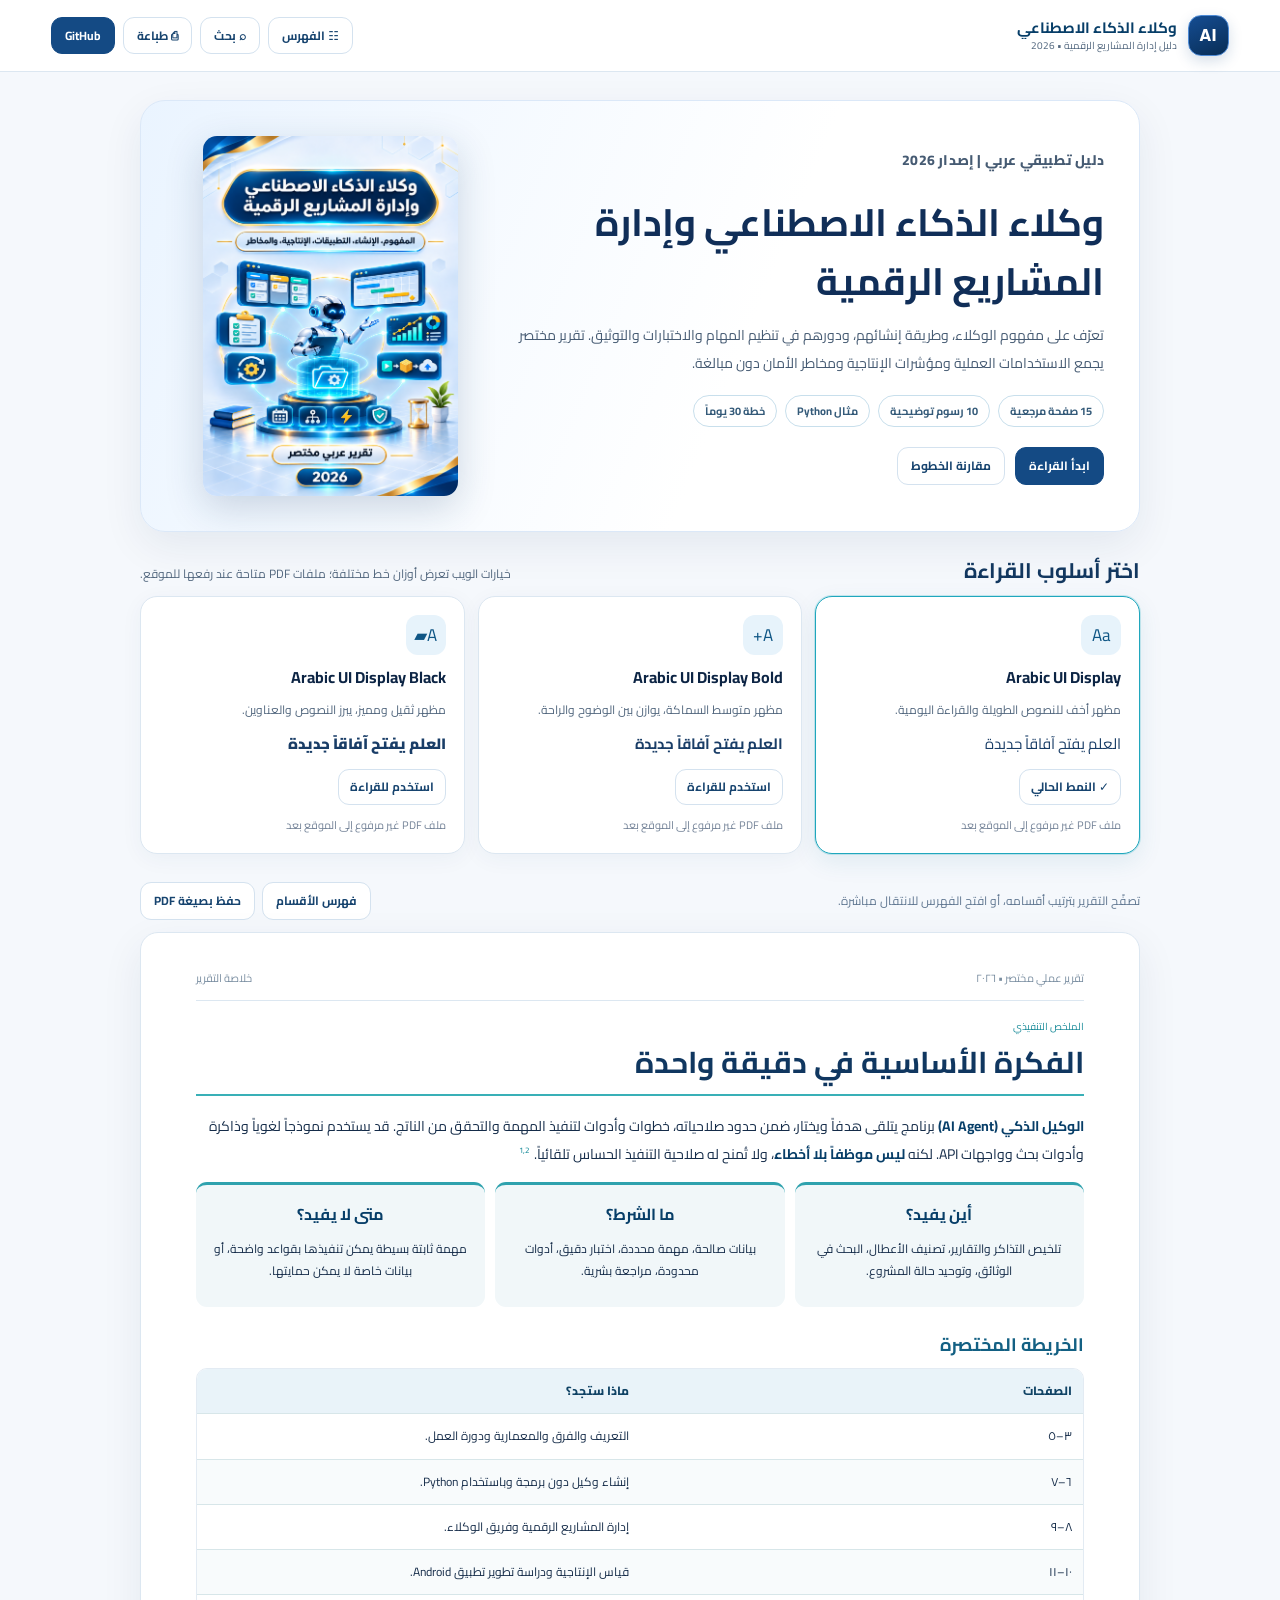
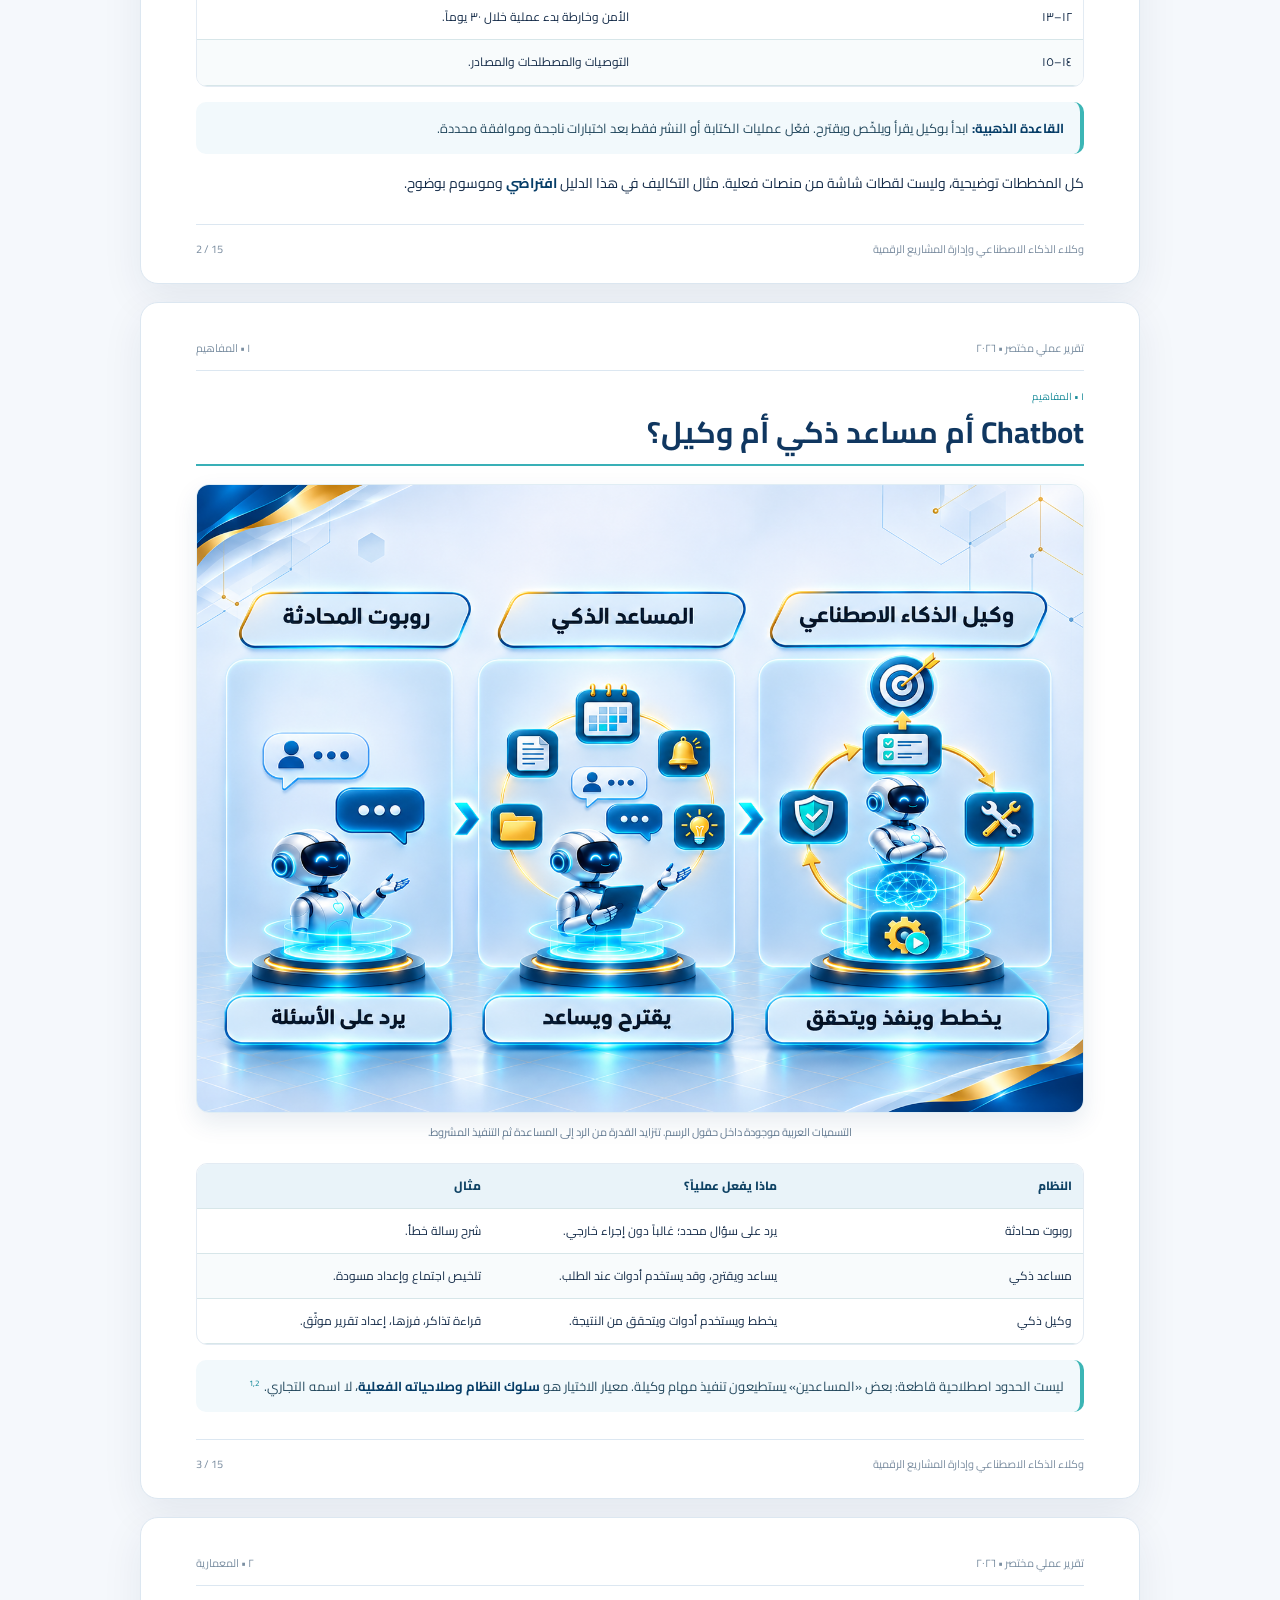
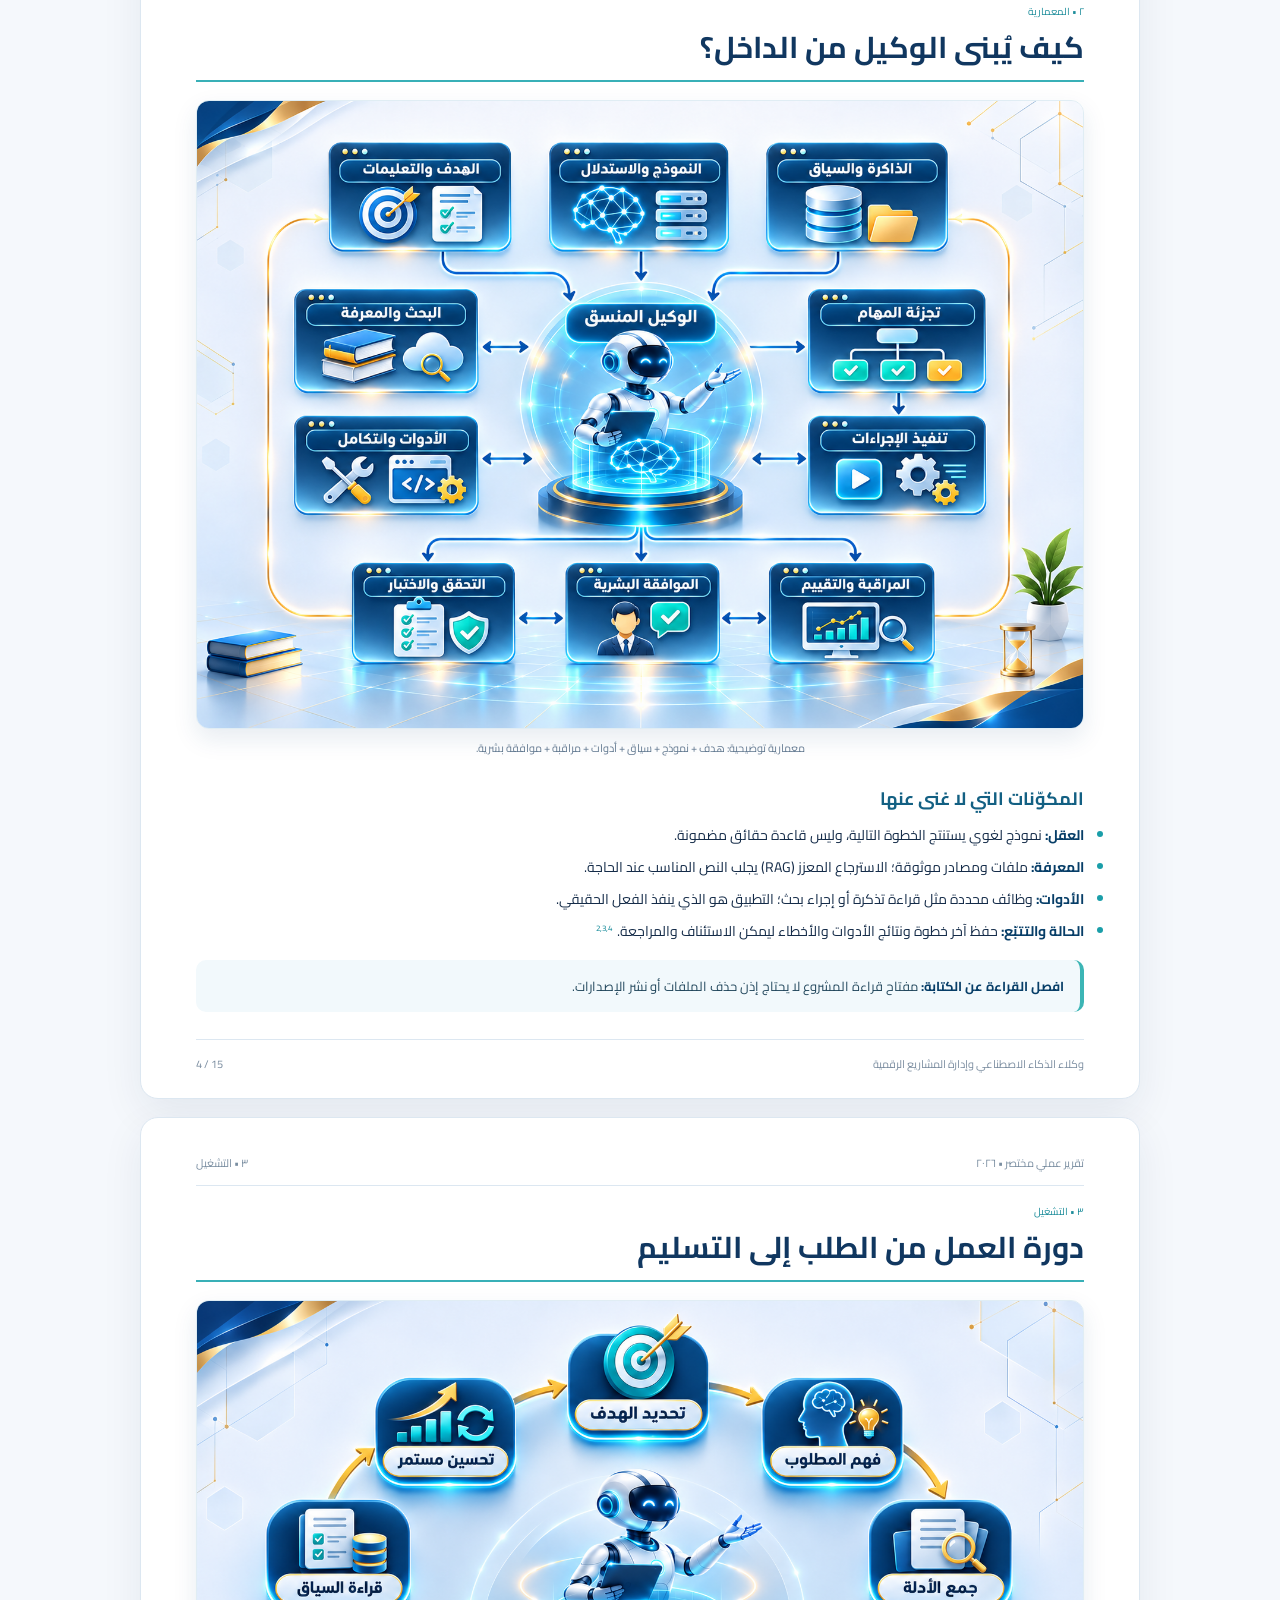
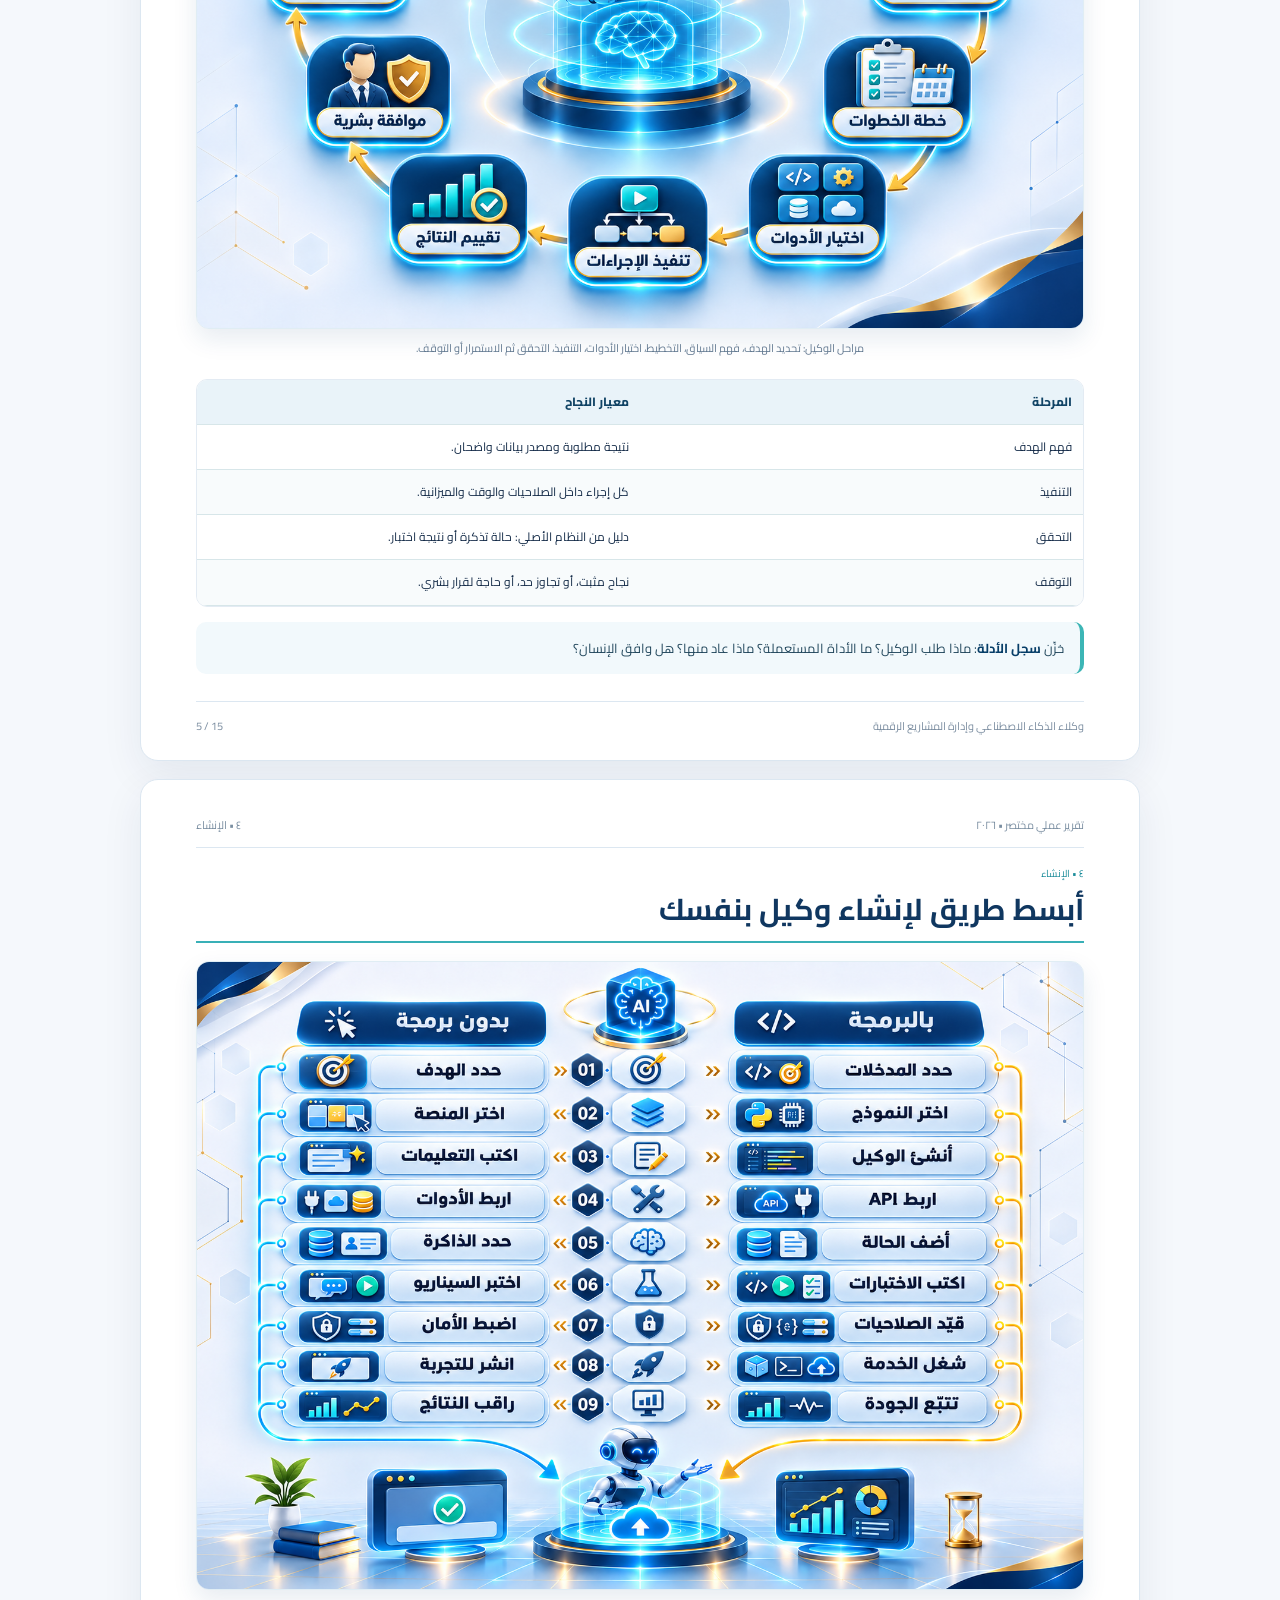
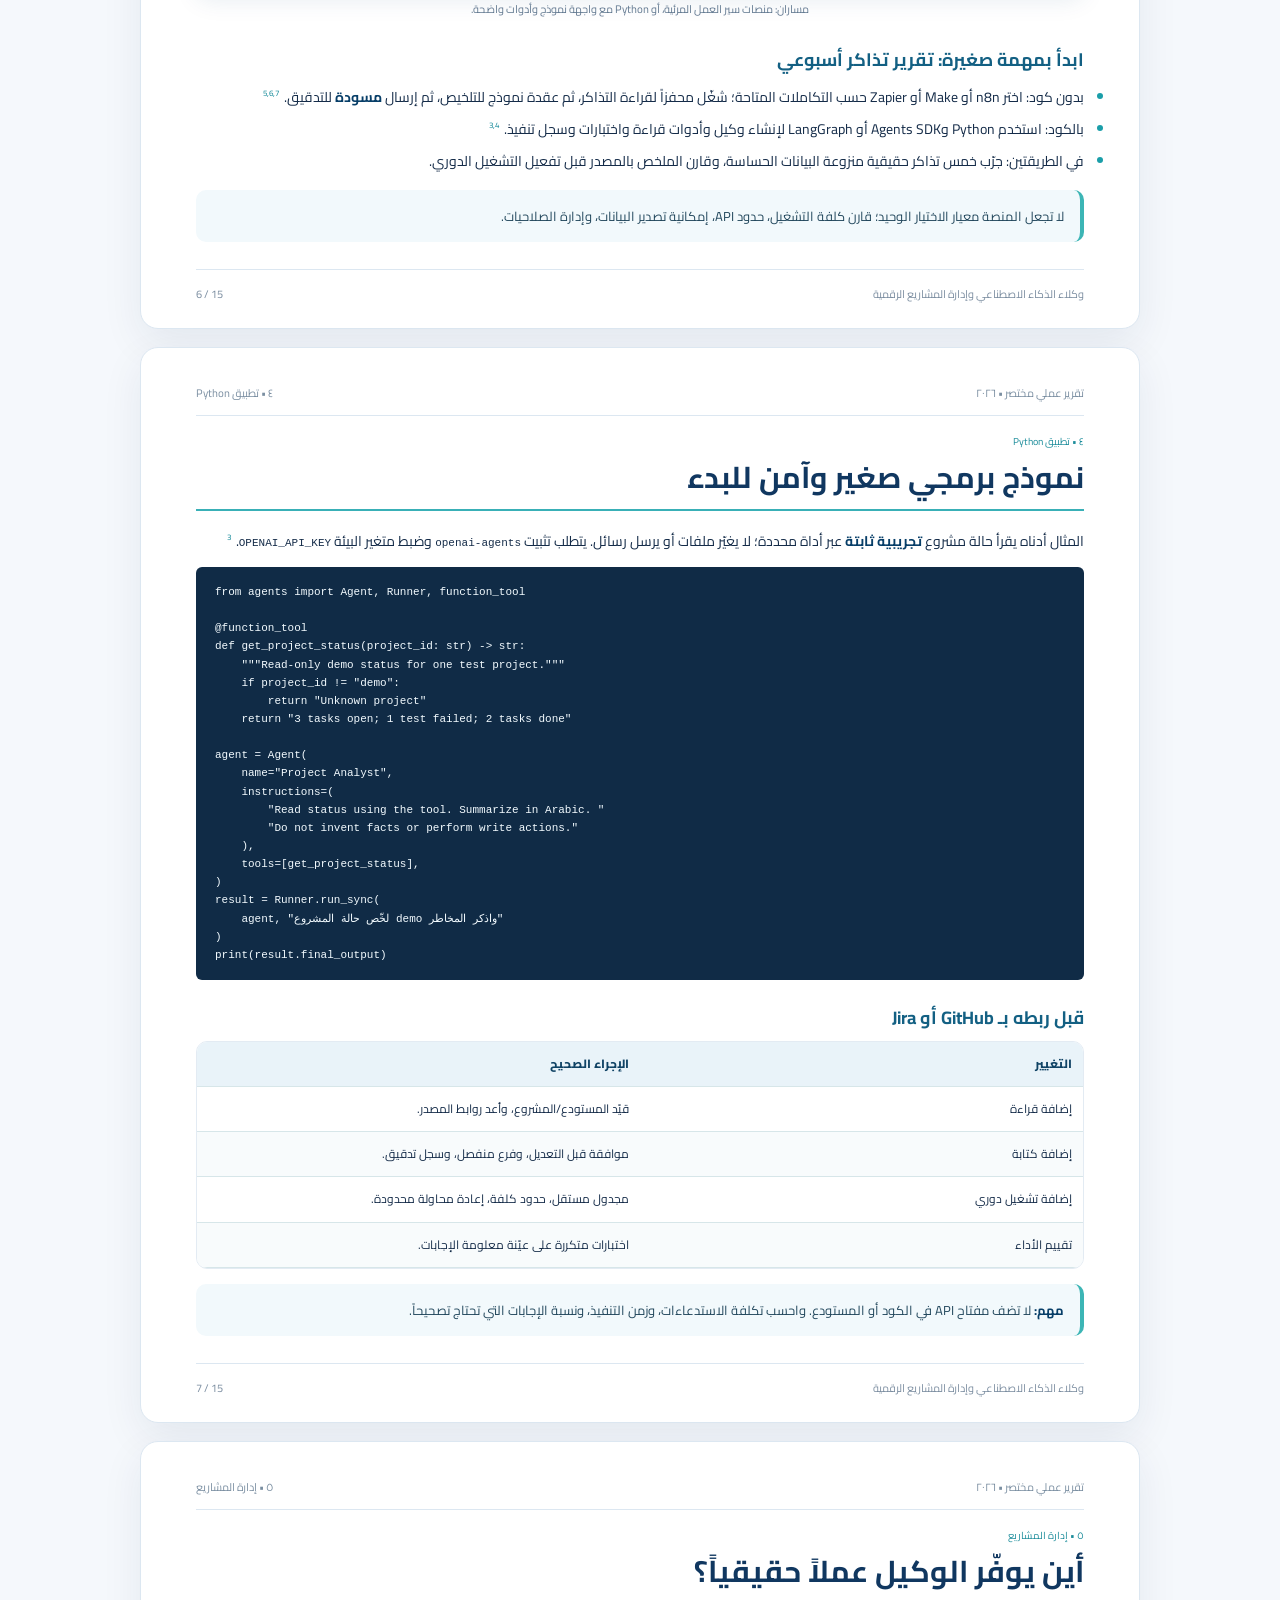
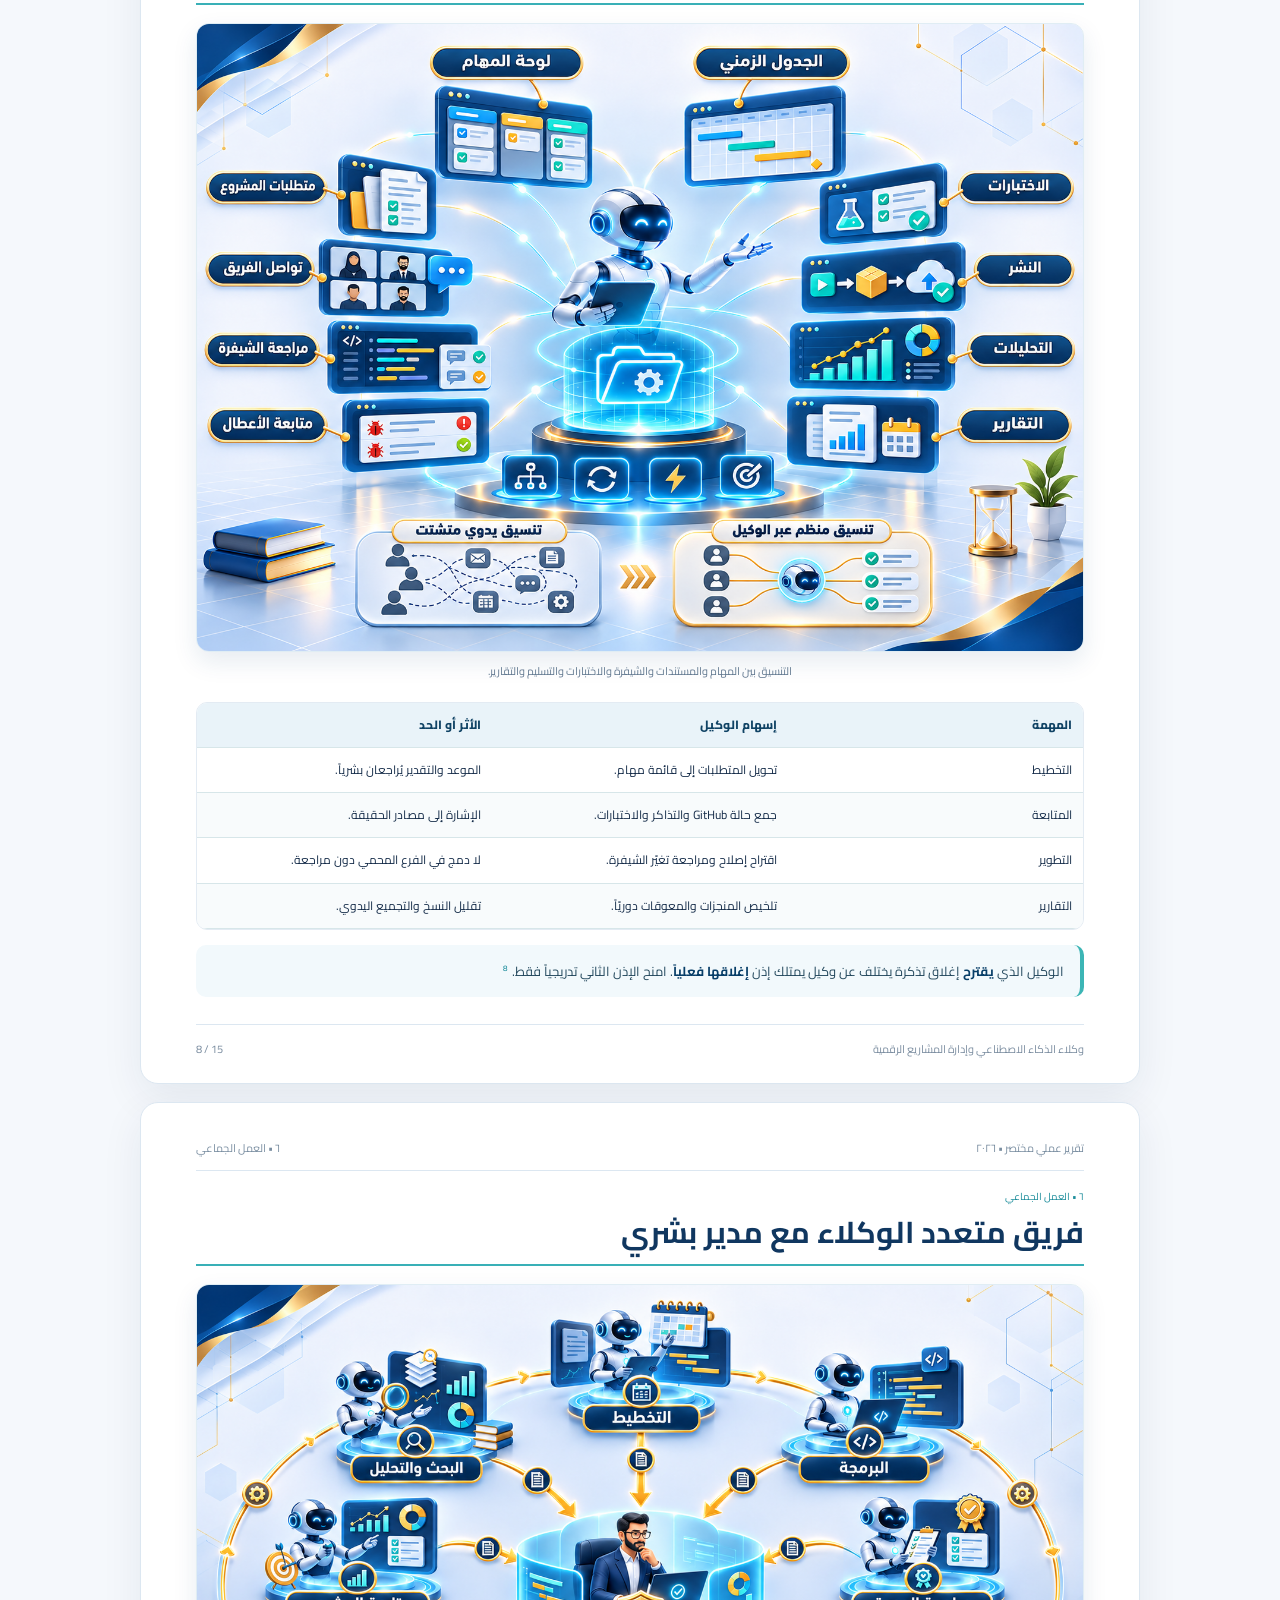
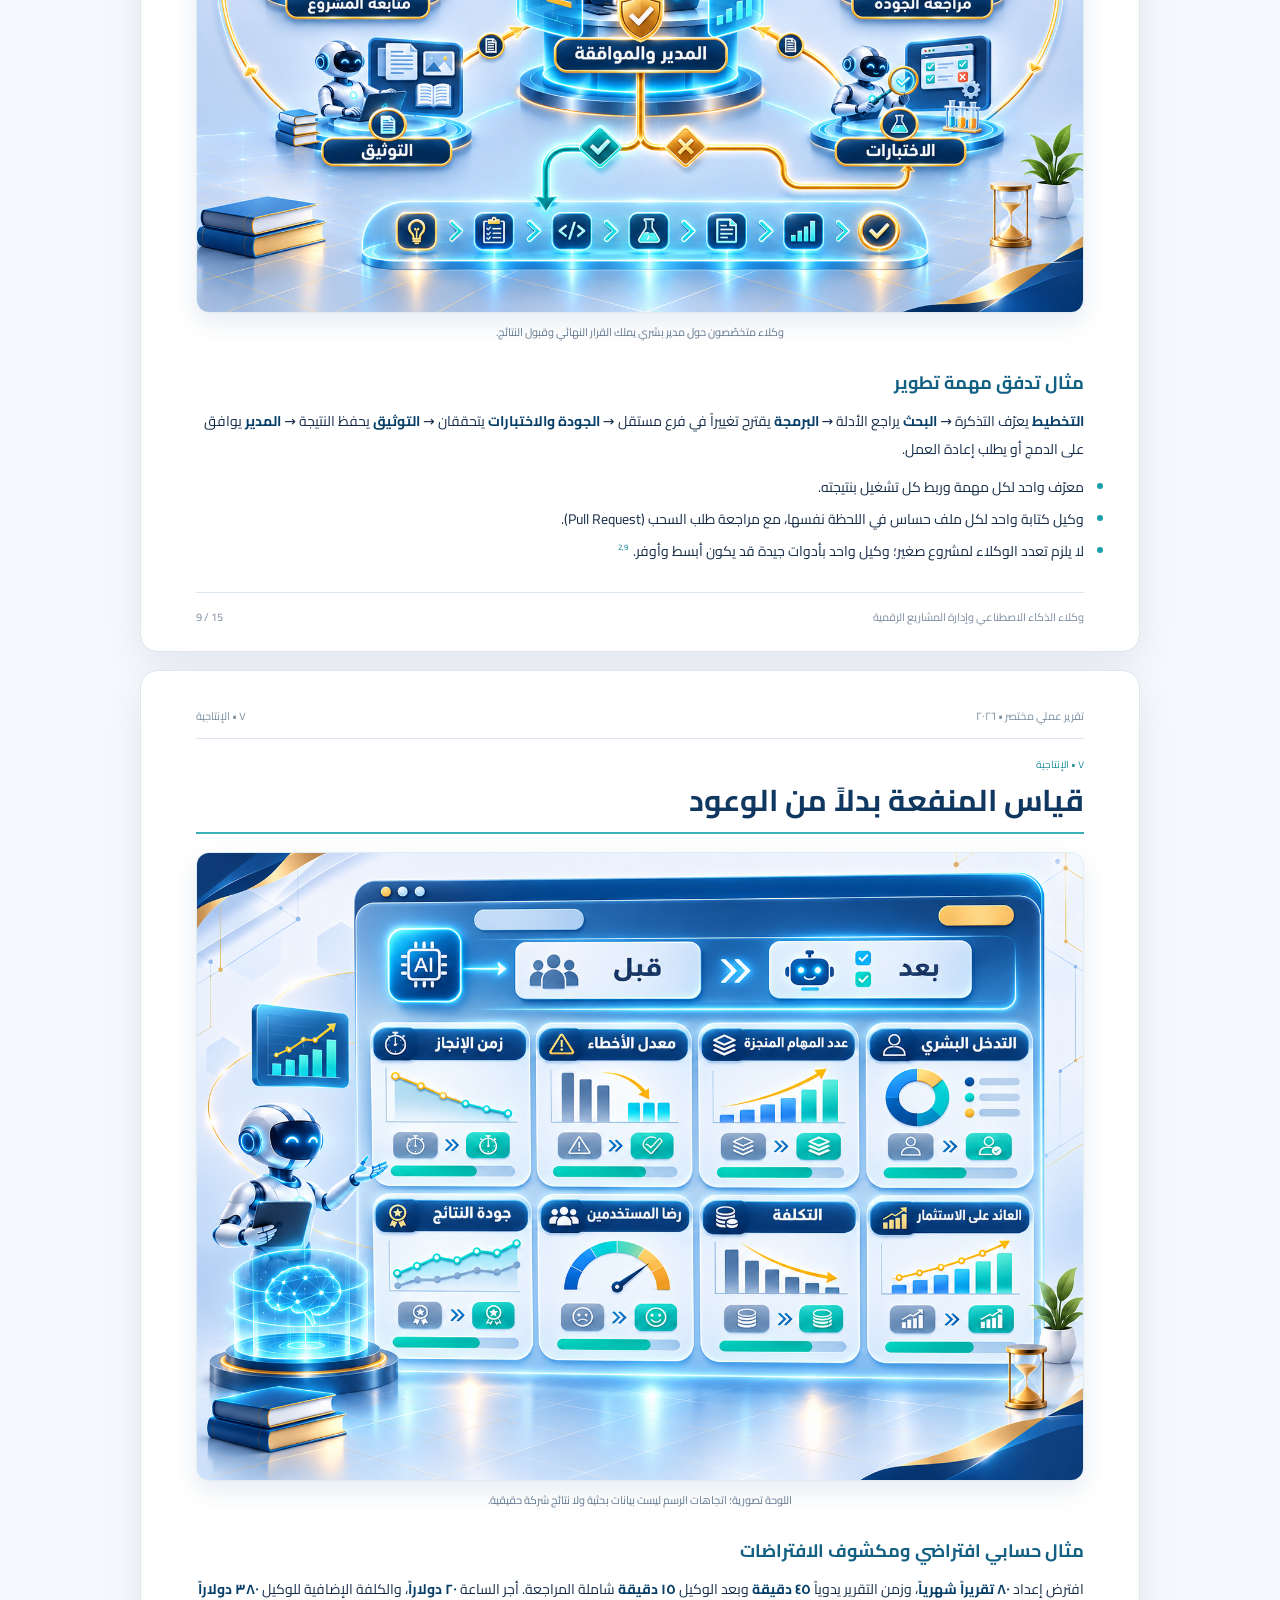
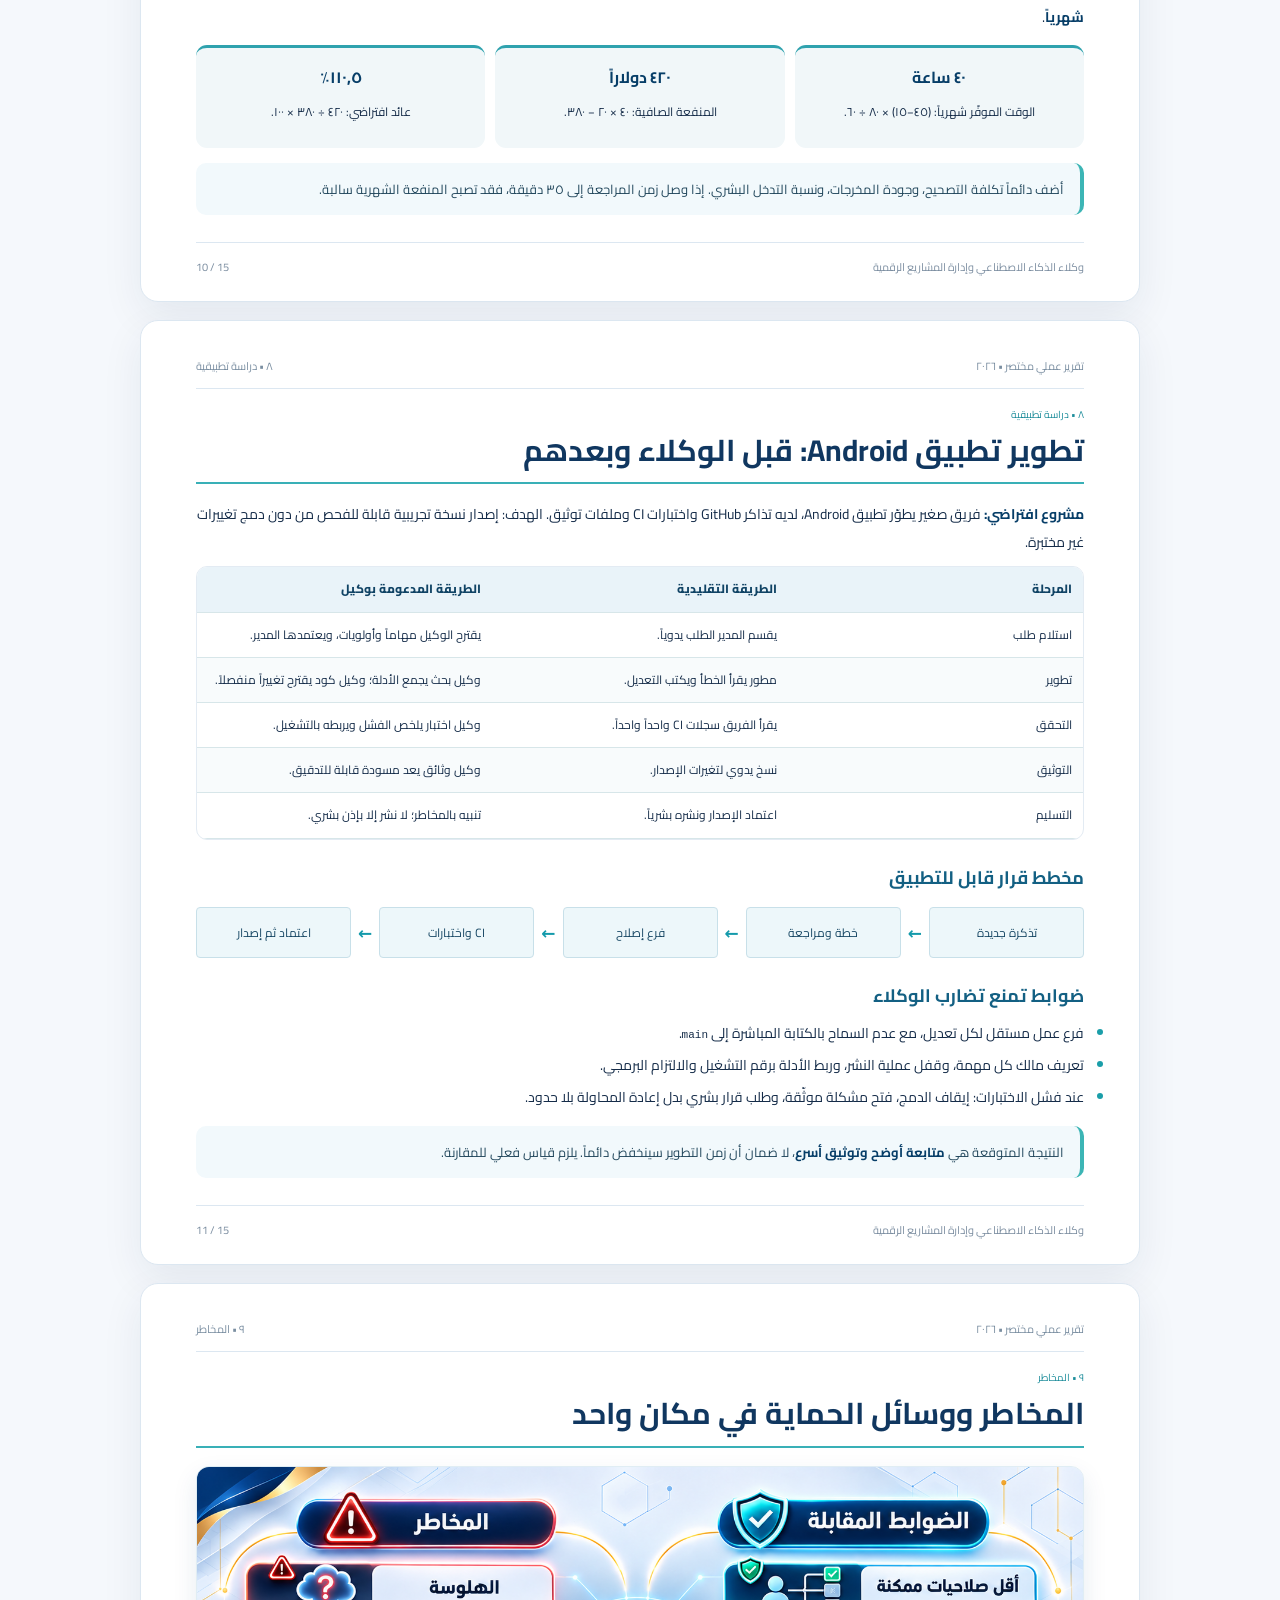
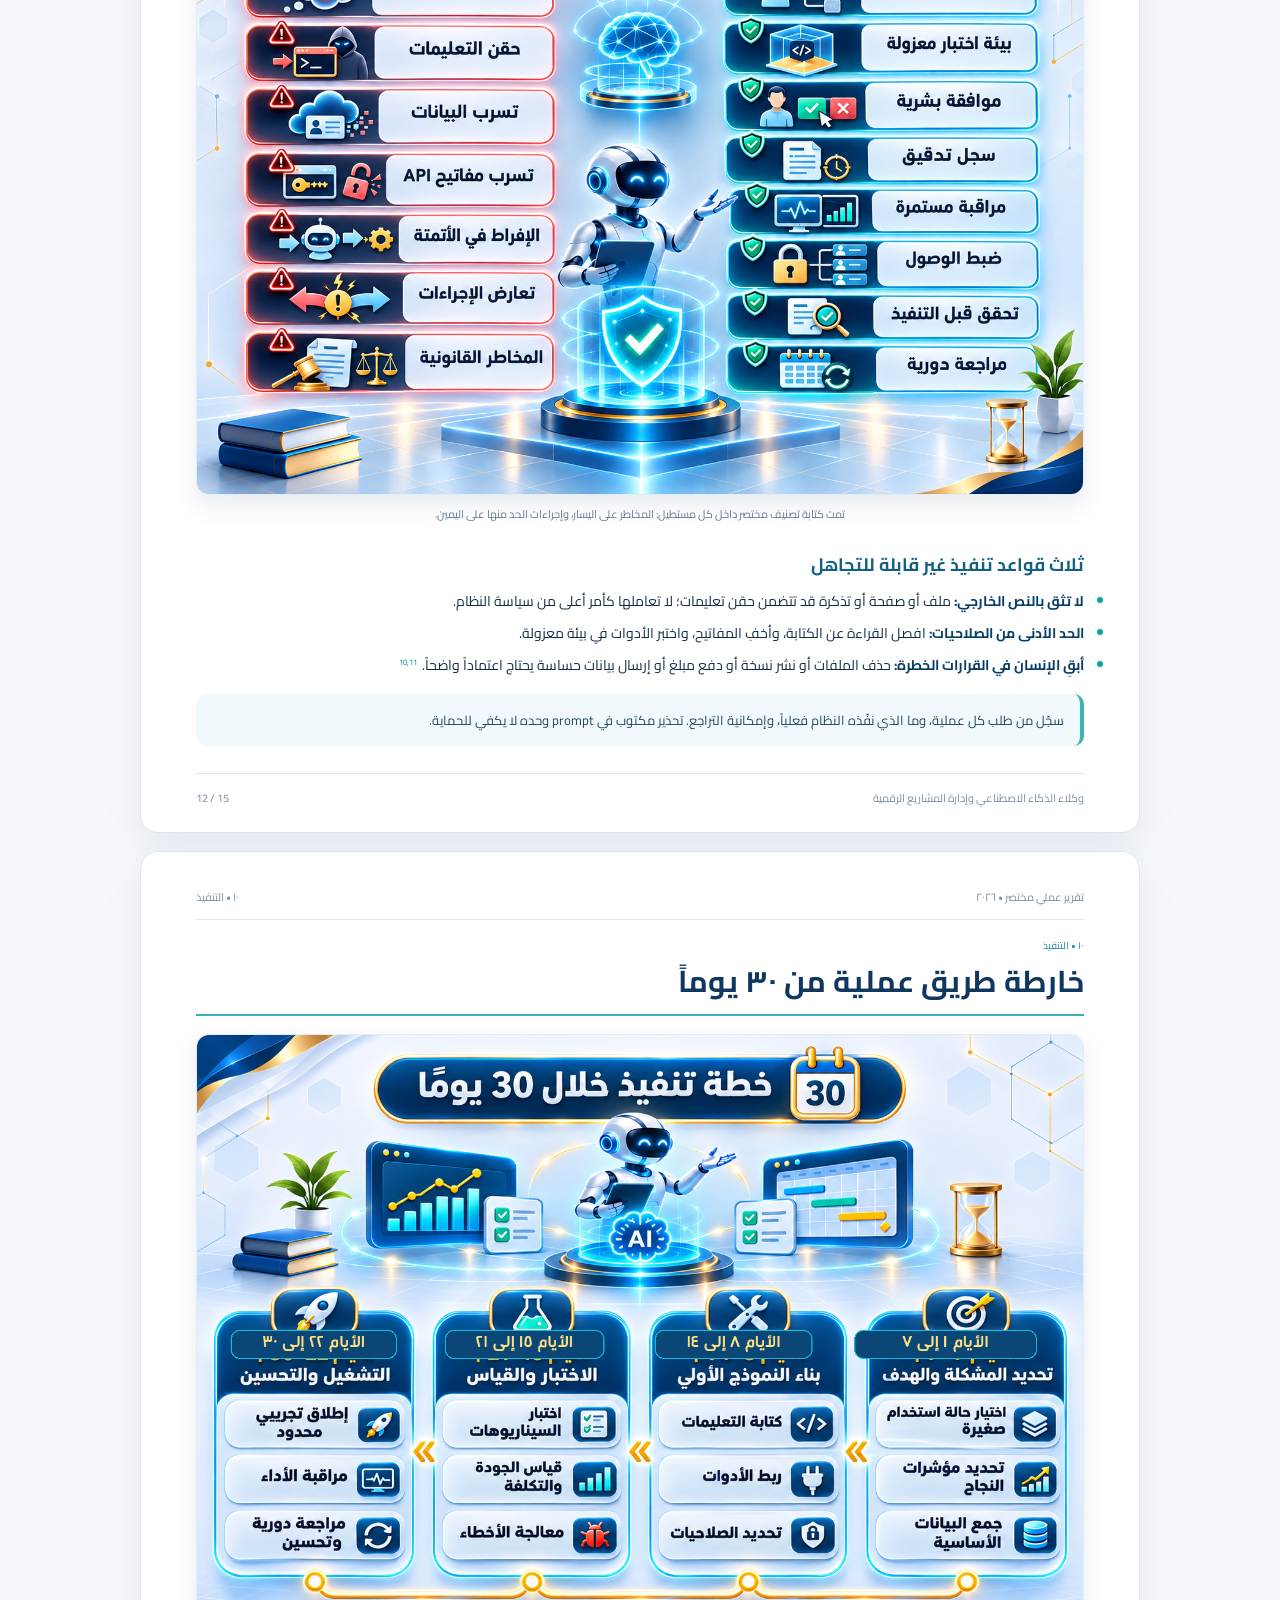
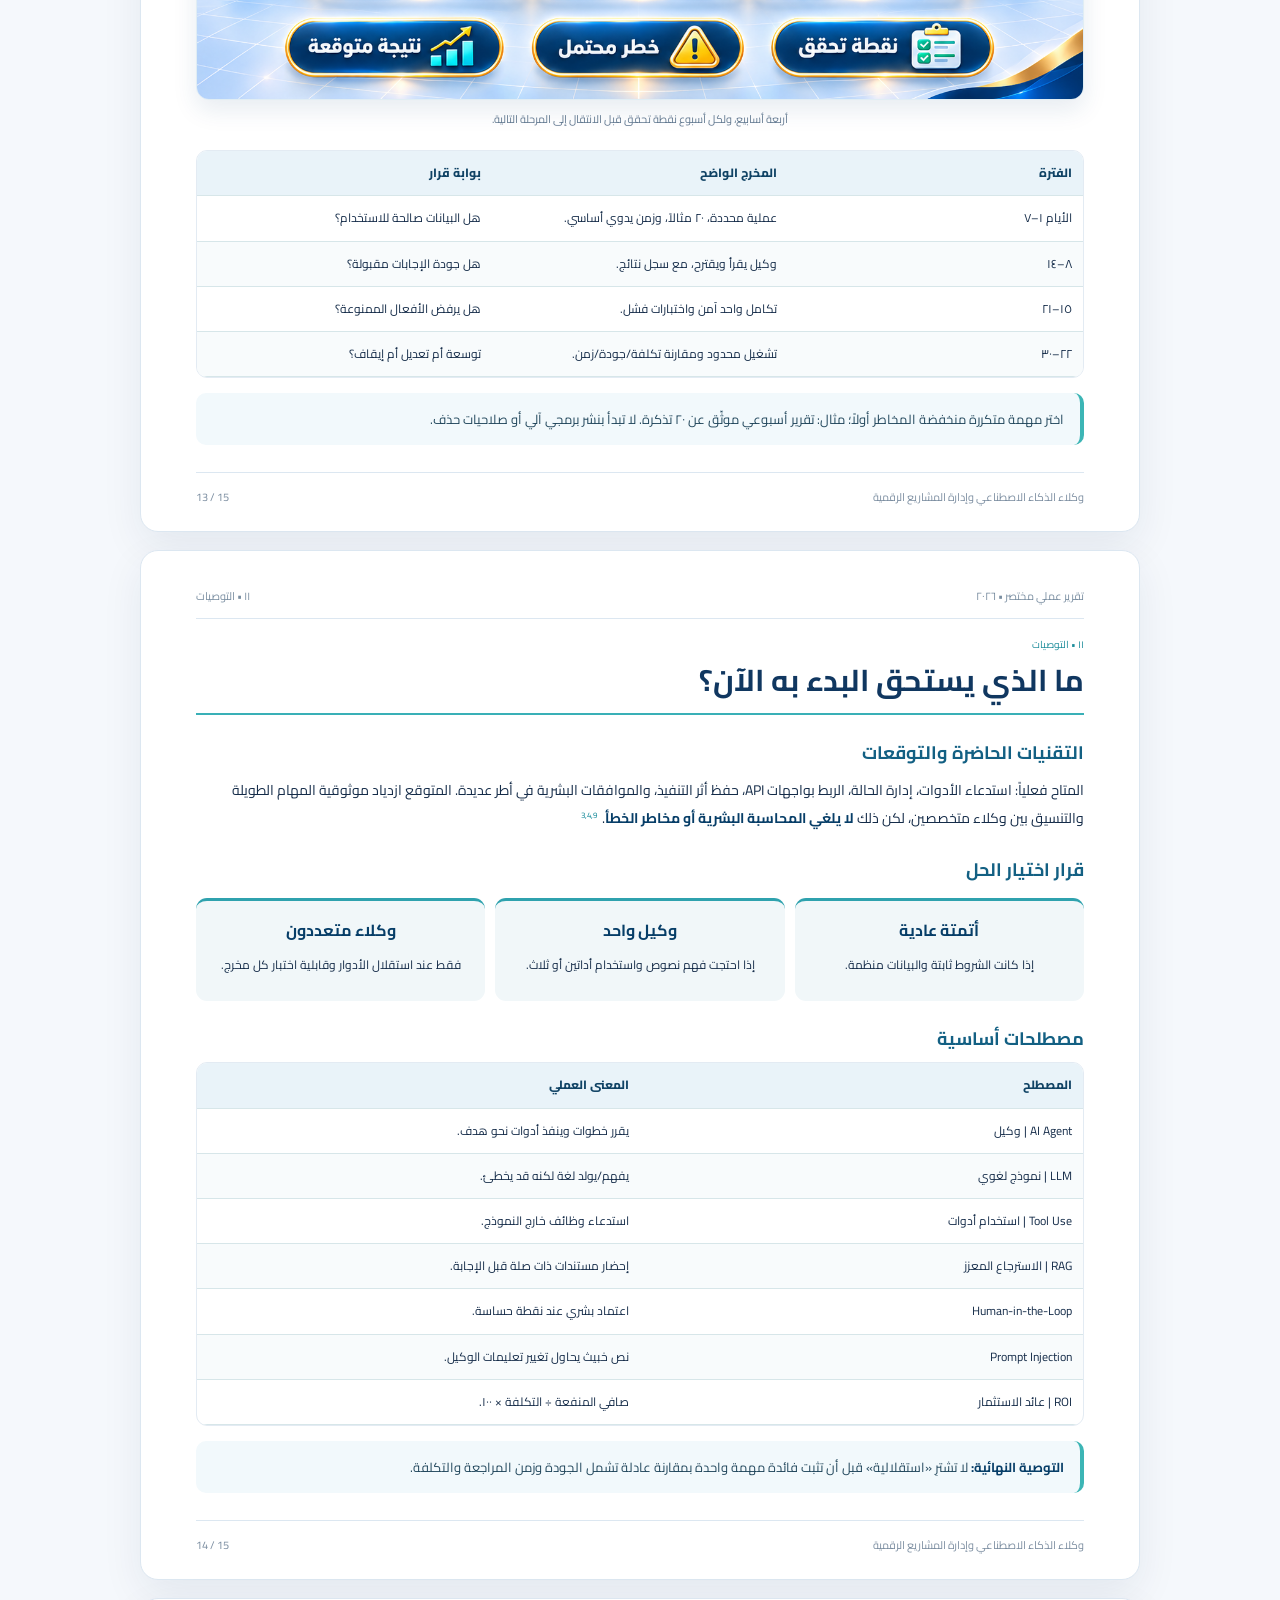
==== commit 8dd9e8aa: "Publish mobile-friendly interactive Arabic AI agents report" ====
--- a/index.html
+++ b/index.html
@@ -28,7 +28,7 @@
 .page .body{position:relative;}
 .page table td,.page table th{overflow-wrap:break-word;}
 @media print{img {-webkit-print-color-adjust:exact;print-color-adjust:exact;} .page {break-after:page;} .page:last-child{break-after:auto;}}
-</style></head><body><section class="page cover"><img alt="غلاف التقرير: وكلاء الذكاء الاصطناعي وإدارة المشاريع الرقمية" class="cover-image" src="صور_التقرير_المعاد_إنشاؤها_2026/01_cover.png"/></section><section class="page"><div class="header"><span>تقرير عملي مختصر • ٢٠٢٦</span><span>خلاصة التقرير</span></div><div class="body"><div class="section-num">الملخص التنفيذي</div><h2>الفكرة الأساسية في دقيقة واحدة</h2><p><strong>الوكيل الذكي (AI Agent)</strong> برنامج يتلقى هدفاً ويختار، ضمن حدود صلاحياته، خطوات وأدوات لتنفيذ المهمة والتحقق من الناتج. قد يستخدم نموذجاً لغوياً وذاكرة وأدوات بحث وواجهات API. لكنه <strong>ليس موظفاً بلا أخطاء</strong>، ولا تُمنح له صلاحية التنفيذ الحساس تلقائياً. <sup class="cite">1,2</sup></p><div class="strip"><div class="strip-card"><b>أين يفيد؟</b><p>تلخيص التذاكر والتقارير، تصنيف الأعطال، البحث في الوثائق، وتوحيد حالة المشروع.</p></div><div class="strip-card"><b>ما الشرط؟</b><p>بيانات صالحة، مهمة محددة، اختبار دقيق، أدوات محدودة، مراجعة بشرية.</p></div><div class="strip-card"><b>متى لا يفيد؟</b><p>مهمة ثابتة بسيطة يمكن تنفيذها بقواعد واضحة، أو بيانات خاصة لا يمكن حمايتها.</p></div></div><h3>الخريطة المختصرة</h3><table><thead><tr><th>الصفحات</th><th>ماذا ستجد؟</th></tr></thead><tbody><tr><td>٣–٥</td><td>التعريف والفرق والمعمارية ودورة العمل.</td></tr><tr><td>٦–٧</td><td>إنشاء وكيل دون برمجة وباستخدام Python.</td></tr><tr><td>٨–٩</td><td>إدارة المشاريع الرقمية وفريق الوكلاء.</td></tr><tr><td>١٠–١١</td><td>قياس الإنتاجية ودراسة تطوير تطبيق Android.</td></tr><tr><td>١٢–١٣</td><td>الأمن وخارطة بدء عملية خلال ٣٠ يوماً.</td></tr><tr><td>١٤–١٥</td><td>التوصيات والمصطلحات والمصادر.</td></tr></tbody></table><div class="note"><strong>القاعدة الذهبية:</strong> ابدأ بوكيل يقرأ ويلخّص ويقترح. فعّل عمليات الكتابة أو النشر فقط بعد اختبارات ناجحة وموافقة محددة.</div><p>كل المخططات توضيحية، وليست لقطات شاشة من منصات فعلية. مثال التكاليف في هذا الدليل <strong>افتراضي</strong> وموسوم بوضوح.</p></div><div class="footer"><span>وكلاء الذكاء الاصطناعي وإدارة المشاريع الرقمية</span><span dir="ltr">2 / 15</span></div></section><section class="page"><div class="header"><span>تقرير عملي مختصر • ٢٠٢٦</span><span>١ • المفاهيم</span></div><div class="body"><div class="section-num">١ • المفاهيم</div><h2>Chatbot أم مساعد ذكي أم وكيل؟</h2><figure class="figure"><div class="artbox"><img alt="رسم توضيحي عربي: 02_compare.png" src="صور_التقرير_المعاد_إنشاؤها_2026/02_compare.png"/></div><figcaption>التسميات العربية موجودة داخل حقول الرسم. تتزايد القدرة من الرد إلى المساعدة ثم التنفيذ المشروط.</figcaption></figure><table><thead><tr><th>النظام</th><th>ماذا يفعل عملياً؟</th><th>مثال</th></tr></thead><tbody><tr><td>روبوت محادثة</td><td>يرد على سؤال محدد؛ غالباً دون إجراء خارجي.</td><td>شرح رسالة خطأ.</td></tr><tr><td>مساعد ذكي</td><td>يساعد ويقترح، وقد يستخدم أدوات عند الطلب.</td><td>تلخيص اجتماع وإعداد مسودة.</td></tr><tr><td>وكيل ذكي</td><td>يخطط ويستخدم أدوات ويتحقق من النتيجة.</td><td>قراءة تذاكر، فرزها، إعداد تقرير موثّق.</td></tr></tbody></table><div class="note">ليست الحدود اصطلاحية قاطعة: بعض «المساعدين» يستطيعون تنفيذ مهام وكيلة. معيار الاختيار هو <b>سلوك النظام وصلاحياته الفعلية</b>، لا اسمه التجاري. <sup class="cite">1,2</sup></div></div><div class="footer"><span>وكلاء الذكاء الاصطناعي وإدارة المشاريع الرقمية</span><span dir="ltr">3 / 15</span></div></section><section class="page"><div class="header"><span>تقرير عملي مختصر • ٢٠٢٦</span><span>٢ • المعمارية</span></div><div class="body"><div class="section-num">٢ • المعمارية</div><h2>كيف يُبنى الوكيل من الداخل؟</h2><figure class="figure"><div class="artbox"><img alt="رسم توضيحي عربي: 03_architecture.png" src="صور_التقرير_المعاد_إنشاؤها_2026/03_architecture.png"/></div><figcaption>معمارية توضيحية: هدف + نموذج + سياق + أدوات + مراقبة + موافقة بشرية.</figcaption></figure><h3>المكوّنات التي لا غنى عنها</h3><ul><li><b>العقل:</b> نموذج لغوي يستنتج الخطوة التالية، وليس قاعدة حقائق مضمونة.</li><li><b>المعرفة:</b> ملفات ومصادر موثوقة؛ الاسترجاع المعزز (RAG) يجلب النص المناسب عند الحاجة.</li><li><b>الأدوات:</b> وظائف محددة مثل قراءة تذكرة أو إجراء بحث؛ التطبيق هو الذي ينفذ الفعل الحقيقي.</li><li><b>الحالة والتتبّع:</b> حفظ آخر خطوة ونتائج الأدوات والأخطاء ليمكن الاستئناف والمراجعة. <sup class="cite">2,3,4</sup></li></ul><div class="note"><b>افصل القراءة عن الكتابة:</b> مفتاح قراءة المشروع لا يحتاج إذن حذف الملفات أو نشر الإصدارات.</div></div><div class="footer"><span>وكلاء الذكاء الاصطناعي وإدارة المشاريع الرقمية</span><span dir="ltr">4 / 15</span></div></section><section class="page"><div class="header"><span>تقرير عملي مختصر • ٢٠٢٦</span><span>٣ • التشغيل</span></div><div class="body"><div class="section-num">٣ • التشغيل</div><h2>دورة العمل من الطلب إلى التسليم</h2><figure class="figure"><div class="artbox"><img alt="رسم توضيحي عربي: 04_cycle.png" src="صور_التقرير_المعاد_إنشاؤها_2026/04_cycle.png"/></div><figcaption>مراحل الوكيل: تحديد الهدف، فهم السياق، التخطيط، اختيار الأدوات، التنفيذ، التحقق ثم الاستمرار أو التوقف.</figcaption></figure><table><thead><tr><th>المرحلة</th><th>معيار النجاح</th></tr></thead><tbody><tr><td>فهم الهدف</td><td>نتيجة مطلوبة ومصدر بيانات واضحان.</td></tr><tr><td>التنفيذ</td><td>كل إجراء داخل الصلاحيات والوقت والميزانية.</td></tr><tr><td>التحقق</td><td>دليل من النظام الأصلي: حالة تذكرة أو نتيجة اختبار.</td></tr><tr><td>التوقف</td><td>نجاح مثبت، أو تجاوز حد، أو حاجة لقرار بشري.</td></tr></tbody></table><div class="note">خزّن <b>سجل الأدلة</b>: ماذا طلب الوكيل؟ ما الأداة المستعملة؟ ماذا عاد منها؟ هل وافق الإنسان؟</div></div><div class="footer"><span>وكلاء الذكاء الاصطناعي وإدارة المشاريع الرقمية</span><span dir="ltr">5 / 15</span></div></section><section class="page"><div class="header"><span>تقرير عملي مختصر • ٢٠٢٦</span><span>٤ • الإنشاء</span></div><div class="body"><div class="section-num">٤ • الإنشاء</div><h2>أبسط طريق لإنشاء وكيل بنفسك</h2><figure class="figure"><div class="artbox"><img alt="رسم توضيحي عربي: 05_build.png" src="صور_التقرير_المعاد_إنشاؤها_2026/05_build.png"/></div><figcaption>مساران: منصات سير العمل المرئية، أو Python مع واجهة نموذج وأدوات واضحة.</figcaption></figure><h3>ابدأ بمهمة صغيرة: تقرير تذاكر أسبوعي</h3><ul><li>بدون كود: اختر n8n أو Make أو Zapier حسب التكاملات المتاحة؛ شغّل محفزاً لقراءة التذاكر، ثم عقدة نموذج للتلخيص، ثم إرسال <b>مسودة</b> للتدقيق. <sup class="cite">5,6,7</sup></li><li>بالكود: استخدم Python وAgents SDK أو LangGraph لإنشاء وكيل وأدوات قراءة واختبارات وسجل تنفيذ. <sup class="cite">3,4</sup></li><li>في الطريقتين: جرّب خمس تذاكر حقيقية منزوعة البيانات الحساسة، وقارن الملخص بالمصدر قبل تفعيل التشغيل الدوري.</li></ul><div class="note">لا تجعل المنصة معيار الاختيار الوحيد؛ قارن كلفة التشغيل، حدود API، إمكانية تصدير البيانات، وإدارة الصلاحيات.</div></div><div class="footer"><span>وكلاء الذكاء الاصطناعي وإدارة المشاريع الرقمية</span><span dir="ltr">6 / 15</span></div></section><section class="page"><div class="header"><span>تقرير عملي مختصر • ٢٠٢٦</span><span>٤ • تطبيق Python</span></div><div class="body"><div class="section-num">٤ • تطبيق Python</div><h2>نموذج برمجي صغير وآمن للبدء</h2><p>المثال أدناه يقرأ حالة مشروع <b>تجريبية ثابتة</b> عبر أداة محددة؛ لا يغيّر ملفات أو يرسل رسائل. يتطلب تثبيت <code>openai-agents</code> وضبط متغير البيئة <code>OPENAI_API_KEY</code>. <sup class="cite">3</sup></p><pre class="code" dir="ltr">from agents import Agent, Runner, function_tool
+</style><meta name="viewport" content="width=device-width,initial-scale=1"/><meta name="theme-color" content="#0d2c50"/><meta name="description" content="دليل عربي تفاعلي عن وكلاء الذكاء الاصطناعي وإدارة المشاريع الرقمية: الإنشاء والإنتاجية والمخاطر وخطة 30 يوماً."/><link rel="stylesheet" href="styles/site.css"/></head><body><section class="page cover"><img alt="غلاف التقرير: وكلاء الذكاء الاصطناعي وإدارة المشاريع الرقمية" class="cover-image" src="صور_التقرير_المعاد_إنشاؤها_2026/01_cover.png"/></section><section class="page"><div class="header"><span>تقرير عملي مختصر • ٢٠٢٦</span><span>خلاصة التقرير</span></div><div class="body"><div class="section-num">الملخص التنفيذي</div><h2>الفكرة الأساسية في دقيقة واحدة</h2><p><strong>الوكيل الذكي (AI Agent)</strong> برنامج يتلقى هدفاً ويختار، ضمن حدود صلاحياته، خطوات وأدوات لتنفيذ المهمة والتحقق من الناتج. قد يستخدم نموذجاً لغوياً وذاكرة وأدوات بحث وواجهات API. لكنه <strong>ليس موظفاً بلا أخطاء</strong>، ولا تُمنح له صلاحية التنفيذ الحساس تلقائياً. <sup class="cite">1,2</sup></p><div class="strip"><div class="strip-card"><b>أين يفيد؟</b><p>تلخيص التذاكر والتقارير، تصنيف الأعطال، البحث في الوثائق، وتوحيد حالة المشروع.</p></div><div class="strip-card"><b>ما الشرط؟</b><p>بيانات صالحة، مهمة محددة، اختبار دقيق، أدوات محدودة، مراجعة بشرية.</p></div><div class="strip-card"><b>متى لا يفيد؟</b><p>مهمة ثابتة بسيطة يمكن تنفيذها بقواعد واضحة، أو بيانات خاصة لا يمكن حمايتها.</p></div></div><h3>الخريطة المختصرة</h3><table><thead><tr><th>الصفحات</th><th>ماذا ستجد؟</th></tr></thead><tbody><tr><td>٣–٥</td><td>التعريف والفرق والمعمارية ودورة العمل.</td></tr><tr><td>٦–٧</td><td>إنشاء وكيل دون برمجة وباستخدام Python.</td></tr><tr><td>٨–٩</td><td>إدارة المشاريع الرقمية وفريق الوكلاء.</td></tr><tr><td>١٠–١١</td><td>قياس الإنتاجية ودراسة تطوير تطبيق Android.</td></tr><tr><td>١٢–١٣</td><td>الأمن وخارطة بدء عملية خلال ٣٠ يوماً.</td></tr><tr><td>١٤–١٥</td><td>التوصيات والمصطلحات والمصادر.</td></tr></tbody></table><div class="note"><strong>القاعدة الذهبية:</strong> ابدأ بوكيل يقرأ ويلخّص ويقترح. فعّل عمليات الكتابة أو النشر فقط بعد اختبارات ناجحة وموافقة محددة.</div><p>كل المخططات توضيحية، وليست لقطات شاشة من منصات فعلية. مثال التكاليف في هذا الدليل <strong>افتراضي</strong> وموسوم بوضوح.</p></div><div class="footer"><span>وكلاء الذكاء الاصطناعي وإدارة المشاريع الرقمية</span><span dir="ltr">2 / 15</span></div></section><section class="page"><div class="header"><span>تقرير عملي مختصر • ٢٠٢٦</span><span>١ • المفاهيم</span></div><div class="body"><div class="section-num">١ • المفاهيم</div><h2>Chatbot أم مساعد ذكي أم وكيل؟</h2><figure class="figure"><div class="artbox"><img alt="رسم توضيحي عربي: 02_compare.png" src="صور_التقرير_المعاد_إنشاؤها_2026/02_compare.png"/></div><figcaption>التسميات العربية موجودة داخل حقول الرسم. تتزايد القدرة من الرد إلى المساعدة ثم التنفيذ المشروط.</figcaption></figure><table><thead><tr><th>النظام</th><th>ماذا يفعل عملياً؟</th><th>مثال</th></tr></thead><tbody><tr><td>روبوت محادثة</td><td>يرد على سؤال محدد؛ غالباً دون إجراء خارجي.</td><td>شرح رسالة خطأ.</td></tr><tr><td>مساعد ذكي</td><td>يساعد ويقترح، وقد يستخدم أدوات عند الطلب.</td><td>تلخيص اجتماع وإعداد مسودة.</td></tr><tr><td>وكيل ذكي</td><td>يخطط ويستخدم أدوات ويتحقق من النتيجة.</td><td>قراءة تذاكر، فرزها، إعداد تقرير موثّق.</td></tr></tbody></table><div class="note">ليست الحدود اصطلاحية قاطعة: بعض «المساعدين» يستطيعون تنفيذ مهام وكيلة. معيار الاختيار هو <b>سلوك النظام وصلاحياته الفعلية</b>، لا اسمه التجاري. <sup class="cite">1,2</sup></div></div><div class="footer"><span>وكلاء الذكاء الاصطناعي وإدارة المشاريع الرقمية</span><span dir="ltr">3 / 15</span></div></section><section class="page"><div class="header"><span>تقرير عملي مختصر • ٢٠٢٦</span><span>٢ • المعمارية</span></div><div class="body"><div class="section-num">٢ • المعمارية</div><h2>كيف يُبنى الوكيل من الداخل؟</h2><figure class="figure"><div class="artbox"><img alt="رسم توضيحي عربي: 03_architecture.png" src="صور_التقرير_المعاد_إنشاؤها_2026/03_architecture.png"/></div><figcaption>معمارية توضيحية: هدف + نموذج + سياق + أدوات + مراقبة + موافقة بشرية.</figcaption></figure><h3>المكوّنات التي لا غنى عنها</h3><ul><li><b>العقل:</b> نموذج لغوي يستنتج الخطوة التالية، وليس قاعدة حقائق مضمونة.</li><li><b>المعرفة:</b> ملفات ومصادر موثوقة؛ الاسترجاع المعزز (RAG) يجلب النص المناسب عند الحاجة.</li><li><b>الأدوات:</b> وظائف محددة مثل قراءة تذكرة أو إجراء بحث؛ التطبيق هو الذي ينفذ الفعل الحقيقي.</li><li><b>الحالة والتتبّع:</b> حفظ آخر خطوة ونتائج الأدوات والأخطاء ليمكن الاستئناف والمراجعة. <sup class="cite">2,3,4</sup></li></ul><div class="note"><b>افصل القراءة عن الكتابة:</b> مفتاح قراءة المشروع لا يحتاج إذن حذف الملفات أو نشر الإصدارات.</div></div><div class="footer"><span>وكلاء الذكاء الاصطناعي وإدارة المشاريع الرقمية</span><span dir="ltr">4 / 15</span></div></section><section class="page"><div class="header"><span>تقرير عملي مختصر • ٢٠٢٦</span><span>٣ • التشغيل</span></div><div class="body"><div class="section-num">٣ • التشغيل</div><h2>دورة العمل من الطلب إلى التسليم</h2><figure class="figure"><div class="artbox"><img alt="رسم توضيحي عربي: 04_cycle.png" src="صور_التقرير_المعاد_إنشاؤها_2026/04_cycle.png"/></div><figcaption>مراحل الوكيل: تحديد الهدف، فهم السياق، التخطيط، اختيار الأدوات، التنفيذ، التحقق ثم الاستمرار أو التوقف.</figcaption></figure><table><thead><tr><th>المرحلة</th><th>معيار النجاح</th></tr></thead><tbody><tr><td>فهم الهدف</td><td>نتيجة مطلوبة ومصدر بيانات واضحان.</td></tr><tr><td>التنفيذ</td><td>كل إجراء داخل الصلاحيات والوقت والميزانية.</td></tr><tr><td>التحقق</td><td>دليل من النظام الأصلي: حالة تذكرة أو نتيجة اختبار.</td></tr><tr><td>التوقف</td><td>نجاح مثبت، أو تجاوز حد، أو حاجة لقرار بشري.</td></tr></tbody></table><div class="note">خزّن <b>سجل الأدلة</b>: ماذا طلب الوكيل؟ ما الأداة المستعملة؟ ماذا عاد منها؟ هل وافق الإنسان؟</div></div><div class="footer"><span>وكلاء الذكاء الاصطناعي وإدارة المشاريع الرقمية</span><span dir="ltr">5 / 15</span></div></section><section class="page"><div class="header"><span>تقرير عملي مختصر • ٢٠٢٦</span><span>٤ • الإنشاء</span></div><div class="body"><div class="section-num">٤ • الإنشاء</div><h2>أبسط طريق لإنشاء وكيل بنفسك</h2><figure class="figure"><div class="artbox"><img alt="رسم توضيحي عربي: 05_build.png" src="صور_التقرير_المعاد_إنشاؤها_2026/05_build.png"/></div><figcaption>مساران: منصات سير العمل المرئية، أو Python مع واجهة نموذج وأدوات واضحة.</figcaption></figure><h3>ابدأ بمهمة صغيرة: تقرير تذاكر أسبوعي</h3><ul><li>بدون كود: اختر n8n أو Make أو Zapier حسب التكاملات المتاحة؛ شغّل محفزاً لقراءة التذاكر، ثم عقدة نموذج للتلخيص، ثم إرسال <b>مسودة</b> للتدقيق. <sup class="cite">5,6,7</sup></li><li>بالكود: استخدم Python وAgents SDK أو LangGraph لإنشاء وكيل وأدوات قراءة واختبارات وسجل تنفيذ. <sup class="cite">3,4</sup></li><li>في الطريقتين: جرّب خمس تذاكر حقيقية منزوعة البيانات الحساسة، وقارن الملخص بالمصدر قبل تفعيل التشغيل الدوري.</li></ul><div class="note">لا تجعل المنصة معيار الاختيار الوحيد؛ قارن كلفة التشغيل، حدود API، إمكانية تصدير البيانات، وإدارة الصلاحيات.</div></div><div class="footer"><span>وكلاء الذكاء الاصطناعي وإدارة المشاريع الرقمية</span><span dir="ltr">6 / 15</span></div></section><section class="page"><div class="header"><span>تقرير عملي مختصر • ٢٠٢٦</span><span>٤ • تطبيق Python</span></div><div class="body"><div class="section-num">٤ • تطبيق Python</div><h2>نموذج برمجي صغير وآمن للبدء</h2><p>المثال أدناه يقرأ حالة مشروع <b>تجريبية ثابتة</b> عبر أداة محددة؛ لا يغيّر ملفات أو يرسل رسائل. يتطلب تثبيت <code>openai-agents</code> وضبط متغير البيئة <code>OPENAI_API_KEY</code>. <sup class="cite">3</sup></p><pre class="code" dir="ltr">from agents import Agent, Runner, function_tool
 
 @function_tool
 def get_project_status(project_id: str) -&gt; str:
@@ -48,4 +48,4 @@
 result = Runner.run_sync(
     agent, "لخّص حالة المشروع demo واذكر المخاطر"
 )
-print(result.final_output)</pre><h3>قبل ربطه بـ GitHub أو Jira</h3><table><thead><tr><th>التغيير</th><th>الإجراء الصحيح</th></tr></thead><tbody><tr><td>إضافة قراءة</td><td>قيّد المستودع/المشروع، وأعد روابط المصدر.</td></tr><tr><td>إضافة كتابة</td><td>موافقة قبل التعديل، وفرع منفصل، وسجل تدقيق.</td></tr><tr><td>إضافة تشغيل دوري</td><td>مجدول مستقل، حدود كلفة، إعادة محاولة محدودة.</td></tr><tr><td>تقييم الأداء</td><td>اختبارات متكررة على عيّنة معلومة الإجابات.</td></tr></tbody></table><div class="note"><b>مهم:</b> لا تضف مفتاح API في الكود أو المستودع. واحسب تكلفة الاستدعاءات، وزمن التنفيذ، ونسبة الإجابات التي تحتاج تصحيحاً.</div></div><div class="footer"><span>وكلاء الذكاء الاصطناعي وإدارة المشاريع الرقمية</span><span dir="ltr">7 / 15</span></div></section><section class="page"><div class="header"><span>تقرير عملي مختصر • ٢٠٢٦</span><span>٥ • إدارة المشاريع</span></div><div class="body"><div class="section-num">٥ • إدارة المشاريع</div><h2>أين يوفّر الوكيل عملاً حقيقياً؟</h2><figure class="figure"><div class="artbox"><img alt="رسم توضيحي عربي: 06_management.png" src="صور_التقرير_المعاد_إنشاؤها_2026/06_management.png"/></div><figcaption>التنسيق بين المهام والمستندات والشيفرة والاختبارات والتسليم والتقارير.</figcaption></figure><table><thead><tr><th>المهمة</th><th>إسهام الوكيل</th><th>الأثر أو الحد</th></tr></thead><tbody><tr><td>التخطيط</td><td>تحويل المتطلبات إلى قائمة مهام.</td><td>الموعد والتقدير يُراجعان بشرياً.</td></tr><tr><td>المتابعة</td><td>جمع حالة GitHub والتذاكر والاختبارات.</td><td>الإشارة إلى مصادر الحقيقة.</td></tr><tr><td>التطوير</td><td>اقتراح إصلاح ومراجعة تغيّر الشيفرة.</td><td>لا دمج في الفرع المحمي دون مراجعة.</td></tr><tr><td>التقارير</td><td>تلخيص المنجزات والمعوقات دوريّاً.</td><td>تقليل النسخ والتجميع اليدوي.</td></tr></tbody></table><div class="note">الوكيل الذي <b>يقترح</b> إغلاق تذكرة يختلف عن وكيل يمتلك إذن <b>إغلاقها فعلياً</b>. امنح الإذن الثاني تدريجياً فقط. <sup class="cite">8</sup></div></div><div class="footer"><span>وكلاء الذكاء الاصطناعي وإدارة المشاريع الرقمية</span><span dir="ltr">8 / 15</span></div></section><section class="page"><div class="header"><span>تقرير عملي مختصر • ٢٠٢٦</span><span>٦ • العمل الجماعي</span></div><div class="body"><div class="section-num">٦ • العمل الجماعي</div><h2>فريق متعدد الوكلاء مع مدير بشري</h2><figure class="figure"><div class="artbox"><img alt="رسم توضيحي عربي: 07_multiagent.png" src="صور_التقرير_المعاد_إنشاؤها_2026/07_multiagent.png"/></div><figcaption>وكلاء متخصّصون حول مدير بشري يملك القرار النهائي وقبول النتائج.</figcaption></figure><h3>مثال تدفق مهمة تطوير</h3><p><b>التخطيط</b> يعرّف التذكرة → <b>البحث</b> يراجع الأدلة → <b>البرمجة</b> يقترح تغييراً في فرع مستقل → <b>الجودة والاختبارات</b> يتحققان → <b>التوثيق</b> يحفظ النتيجة → <b>المدير</b> يوافق على الدمج أو يطلب إعادة العمل.</p><ul><li>معرّف واحد لكل مهمة وربط كل تشغيل بنتيجته.</li><li>وكيل كتابة واحد لكل ملف حساس في اللحظة نفسها، مع مراجعة طلب السحب (Pull Request).</li><li>لا يلزم تعدد الوكلاء لمشروع صغير؛ وكيل واحد بأدوات جيدة قد يكون أبسط وأوفر. <sup class="cite">2,9</sup></li></ul></div><div class="footer"><span>وكلاء الذكاء الاصطناعي وإدارة المشاريع الرقمية</span><span dir="ltr">9 / 15</span></div></section><section class="page"><div class="header"><span>تقرير عملي مختصر • ٢٠٢٦</span><span>٧ • الإنتاجية</span></div><div class="body"><div class="section-num">٧ • الإنتاجية</div><h2>قياس المنفعة بدلاً من الوعود</h2><figure class="figure"><div class="artbox"><img alt="رسم توضيحي عربي: 08_kpi.png" src="صور_التقرير_المعاد_إنشاؤها_2026/08_kpi.png"/></div><figcaption>اللوحة تصورية؛ اتجاهات الرسم ليست بيانات بحثية ولا نتائج شركة حقيقية.</figcaption></figure><h3>مثال حسابي افتراضي ومكشوف الافتراضات</h3><p>افترض إعداد <b>٨٠ تقريراً شهرياً</b>، وزمن التقرير يدوياً <b>٤٥ دقيقة</b> وبعد الوكيل <b>١٥ دقيقة</b> شاملة المراجعة. أجر الساعة <b>٢٠ دولاراً</b>، والكلفة الإضافية للوكيل <b>٣٨٠ دولاراً شهرياً</b>.</p><div class="strip"><div class="strip-card"><b>٤٠ ساعة</b><p>الوقت الموفّر شهرياً: (٤٥−١٥) × ٨٠ ÷ ٦٠.</p></div><div class="strip-card"><b>٤٢٠ دولاراً</b><p>المنفعة الصافية: ٤٠ × ٢٠ − ٣٨٠.</p></div><div class="strip-card"><b>١١٠٫٥٪</b><p>عائد افتراضي: ٤٢٠ ÷ ٣٨٠ × ١٠٠.</p></div></div><div class="note">أضف دائماً تكلفة التصحيح، وجودة المخرجات، ونسبة التدخل البشري. إذا وصل زمن المراجعة إلى ٣٥ دقيقة، فقد تصبح المنفعة الشهرية سالبة.</div></div><div class="footer"><span>وكلاء الذكاء الاصطناعي وإدارة المشاريع الرقمية</span><span dir="ltr">10 / 15</span></div></section><section class="page"><div class="header"><span>تقرير عملي مختصر • ٢٠٢٦</span><span>٨ • دراسة تطبيقية</span></div><div class="body"><div class="section-num">٨ • دراسة تطبيقية</div><h2>تطوير تطبيق Android: قبل الوكلاء وبعدهم</h2><p><strong>مشروع افتراضي:</strong> فريق صغير يطوّر تطبيق Android، لديه تذاكر GitHub واختبارات CI وملفات توثيق. الهدف: إصدار نسخة تجريبية قابلة للفحص من دون دمج تغييرات غير مختبرة.</p><table><thead><tr><th>المرحلة</th><th>الطريقة التقليدية</th><th>الطريقة المدعومة بوكيل</th></tr></thead><tbody><tr><td>استلام طلب</td><td>يقسم المدير الطلب يدوياً.</td><td>يقترح الوكيل مهاماً وأولويات، ويعتمدها المدير.</td></tr><tr><td>تطوير</td><td>مطور يقرأ الخطأ ويكتب التعديل.</td><td>وكيل بحث يجمع الأدلة؛ وكيل كود يقترح تغييراً منفصلاً.</td></tr><tr><td>التحقق</td><td>يقرأ الفريق سجلات CI واحداً واحداً.</td><td>وكيل اختبار يلخص الفشل ويربطه بالتشغيل.</td></tr><tr><td>التوثيق</td><td>نسخ يدوي لتغيرات الإصدار.</td><td>وكيل وثائق يعد مسودة قابلة للتدقيق.</td></tr><tr><td>التسليم</td><td>اعتماد الإصدار ونشره بشرياً.</td><td>تنبيه بالمخاطر؛ لا نشر إلا بإذن بشري.</td></tr></tbody></table><h3>مخطط قرار قابل للتطبيق</h3><div class="flowline"><div>تذكرة جديدة</div><strong>←</strong><div>خطة ومراجعة</div><strong>←</strong><div>فرع إصلاح</div><strong>←</strong><div>CI واختبارات</div><strong>←</strong><div>اعتماد ثم إصدار</div></div><h3>ضوابط تمنع تضارب الوكلاء</h3><ul><li>فرع عمل مستقل لكل تعديل، مع عدم السماح بالكتابة المباشرة إلى <code>main</code>.</li><li>تعريف مالك كل مهمة، وقفل عملية النشر، وربط الأدلة برقم التشغيل والالتزام البرمجي.</li><li>عند فشل الاختبارات: إيقاف الدمج، فتح مشكلة موثّقة، وطلب قرار بشري بدل إعادة المحاولة بلا حدود.</li></ul><div class="note">النتيجة المتوقعة هي <b>متابعة أوضح وتوثيق أسرع</b>، لا ضمان أن زمن التطوير سينخفض دائماً. يلزم قياس فعلي للمقارنة.</div></div><div class="footer"><span>وكلاء الذكاء الاصطناعي وإدارة المشاريع الرقمية</span><span dir="ltr">11 / 15</span></div></section><section class="page"><div class="header"><span>تقرير عملي مختصر • ٢٠٢٦</span><span>٩ • المخاطر</span></div><div class="body"><div class="section-num">٩ • المخاطر</div><h2>المخاطر ووسائل الحماية في مكان واحد</h2><figure class="figure"><div class="artbox"><img alt="رسم توضيحي عربي: 09_risks.png" src="صور_التقرير_المعاد_إنشاؤها_2026/09_risks.png"/></div><figcaption>تمت كتابة تصنيف مختصر داخل كل مستطيل: المخاطر على اليسار، وإجراءات الحد منها على اليمين.</figcaption></figure><h3>ثلاث قواعد تنفيذ غير قابلة للتجاهل</h3><ul><li><b>لا تثق بالنص الخارجي:</b> ملف أو صفحة أو تذكرة قد تتضمن حقن تعليمات؛ لا تعاملها كأمر أعلى من سياسة النظام.</li><li><b>الحد الأدنى من الصلاحيات:</b> افصل القراءة عن الكتابة، وأخفِ المفاتيح، واختبر الأدوات في بيئة معزولة.</li><li><b>أبقِ الإنسان في القرارات الخطرة:</b> حذف الملفات أو نشر نسخة أو دفع مبلغ أو إرسال بيانات حساسة يحتاج اعتماداً واضحاً. <sup class="cite">10,11</sup></li></ul><div class="note">سجّل من طلب كل عملية، وما الذي نفّذه النظام فعلياً، وإمكانية التراجع. تحذير مكتوب في prompt وحده لا يكفي للحماية.</div></div><div class="footer"><span>وكلاء الذكاء الاصطناعي وإدارة المشاريع الرقمية</span><span dir="ltr">12 / 15</span></div></section><section class="page"><div class="header"><span>تقرير عملي مختصر • ٢٠٢٦</span><span>١٠ • التنفيذ</span></div><div class="body"><div class="section-num">١٠ • التنفيذ</div><h2>خارطة طريق عملية من ٣٠ يوماً</h2><figure class="figure"><div class="artbox"><img alt="رسم توضيحي عربي: 10_roadmap.png" src="صور_التقرير_المعاد_إنشاؤها_2026/10_roadmap.png"/></div><figcaption>أربعة أسابيع، ولكل أسبوع نقطة تحقق قبل الانتقال إلى المرحلة التالية.</figcaption></figure><table><thead><tr><th>الفترة</th><th>المخرج الواضح</th><th>بوابة قرار</th></tr></thead><tbody><tr><td>الأيام ١–٧</td><td>عملية محددة، ٢٠ مثالاً، وزمن يدوي أساسي.</td><td>هل البيانات صالحة للاستخدام؟</td></tr><tr><td>٨–١٤</td><td>وكيل يقرأ ويقترح، مع سجل نتائج.</td><td>هل جودة الإجابات مقبولة؟</td></tr><tr><td>١٥–٢١</td><td>تكامل واحد آمن واختبارات فشل.</td><td>هل يرفض الأفعال الممنوعة؟</td></tr><tr><td>٢٢–٣٠</td><td>تشغيل محدود ومقارنة تكلفة/جودة/زمن.</td><td>توسعة أم تعديل أم إيقاف؟</td></tr></tbody></table><div class="note">اختر مهمة متكررة منخفضة المخاطر أولاً؛ مثال: تقرير أسبوعي موثّق عن ٢٠ تذكرة. لا تبدأ بنشر برمجي آلي أو صلاحيات حذف.</div></div><div class="footer"><span>وكلاء الذكاء الاصطناعي وإدارة المشاريع الرقمية</span><span dir="ltr">13 / 15</span></div></section><section class="page"><div class="header"><span>تقرير عملي مختصر • ٢٠٢٦</span><span>١١ • التوصيات</span></div><div class="body"><div class="section-num">١١ • التوصيات</div><h2>ما الذي يستحق البدء به الآن؟</h2><h3>التقنيات الحاضرة والتوقعات</h3><p>المتاح فعلياً: استدعاء الأدوات، إدارة الحالة، الربط بواجهات API، حفظ أثر التنفيذ، والموافقات البشرية في أطر عديدة. المتوقع ازدياد موثوقية المهام الطويلة والتنسيق بين وكلاء متخصصين، لكن ذلك <b>لا يلغي المحاسبة البشرية أو مخاطر الخطأ</b>. <sup class="cite">3,4,9</sup></p><h3>قرار اختيار الحل</h3><div class="strip"><div class="strip-card"><b>أتمتة عادية</b><p>إذا كانت الشروط ثابتة والبيانات منظمة.</p></div><div class="strip-card"><b>وكيل واحد</b><p>إذا احتجت فهم نصوص واستخدام أداتين أو ثلاث.</p></div><div class="strip-card"><b>وكلاء متعددون</b><p>فقط عند استقلال الأدوار وقابلية اختبار كل مخرج.</p></div></div><h3>مصطلحات أساسية</h3><table><thead><tr><th>المصطلح</th><th>المعنى العملي</th></tr></thead><tbody><tr><td>AI Agent | وكيل</td><td>يقرر خطوات وينفذ أدوات نحو هدف.</td></tr><tr><td>LLM | نموذج لغوي</td><td>يفهم/يولد لغة لكنه قد يخطئ.</td></tr><tr><td>Tool Use | استخدام أدوات</td><td>استدعاء وظائف خارج النموذج.</td></tr><tr><td>RAG | الاسترجاع المعزز</td><td>إحضار مستندات ذات صلة قبل الإجابة.</td></tr><tr><td>Human-in-the-Loop</td><td>اعتماد بشري عند نقطة حساسة.</td></tr><tr><td>Prompt Injection</td><td>نص خبيث يحاول تغيير تعليمات الوكيل.</td></tr><tr><td>ROI | عائد الاستثمار</td><td>صافي المنفعة ÷ التكلفة × ١٠٠.</td></tr></tbody></table><div class="note"><b>التوصية النهائية:</b> لا تشترِ «استقلالية» قبل أن تثبت فائدة مهمة واحدة بمقارنة عادلة تشمل الجودة وزمن المراجعة والتكلفة.</div></div><div class="footer"><span>وكلاء الذكاء الاصطناعي وإدارة المشاريع الرقمية</span><span dir="ltr">14 / 15</span></div></section><section class="page"><div class="header"><span>تقرير عملي مختصر • ٢٠٢٦</span><span>المصادر</span></div><div class="body"><div class="section-num">المصادر</div><h2>المراجع العلمية والتقنية</h2><p>جرى الاستناد إلى وثائق ومراجع رسمية. الروابط قابلة للنقر، وقد تتغير صفحات التوثيق مع تحديث الخدمات. <b>تاريخ الاطلاع: ١٢ نوفمبر ٢٠٢٦.</b></p><div class="refgrid"><div class="refcard" dir="rtl"><strong>[1] OpenAI</strong> — A Practical Guide to Building Agents <span class="refyr">(2026)</span><div><a dir="ltr" href="https://openai.com/business/guides-and-resources/a-practical-guide-to-building-ai-agents/">openai.com • فتح المصدر</a></div></div><div class="refcard" dir="rtl"><strong>[2] Anthropic</strong> — Building Effective Agents <span class="refyr">(2024)</span><div><a dir="ltr" href="https://www.anthropic.com/research/building-effective-agents">www.anthropic.com • فتح المصدر</a></div></div><div class="refcard" dir="rtl"><strong>[3] OpenAI</strong> — Agents SDK for Python <span class="refyr">(وثائق مستمرة)</span><div><a dir="ltr" href="https://openai.github.io/openai-agents-python/">openai.github.io • فتح المصدر</a></div></div><div class="refcard" dir="rtl"><strong>[4] LangChain</strong> — LangGraph Persistence <span class="refyr">(وثائق مستمرة)</span><div><a dir="ltr" href="https://docs.langchain.com/oss/python/langgraph/persistence">docs.langchain.com • فتح المصدر</a></div></div><div class="refcard" dir="rtl"><strong>[5] n8n</strong> — AI Agent Node <span class="refyr">(وثائق مستمرة)</span><div><a dir="ltr" href="https://docs.n8n.io/integrations/builtin/cluster-nodes/root-nodes/n8n-nodes-langchain.agent/">docs.n8n.io • فتح المصدر</a></div></div><div class="refcard" dir="rtl"><strong>[6] Make</strong> — AI Agents — Introduction <span class="refyr">(وثائق ٢٠٢٦)</span><div><a dir="ltr" href="https://help.make.com/introduction-to-make-ai-agent-new">help.make.com • فتح المصدر</a></div></div><div class="refcard" dir="rtl"><strong>[7] Zapier</strong> — Build an Agent <span class="refyr">(وثائق ٢٠٢٦)</span><div><a dir="ltr" href="https://help.zapier.com/hc/en-us/articles/24393442652557-Build-an-agent-in-Zapier-Agents">help.zapier.com • فتح المصدر</a></div></div><div class="refcard" dir="rtl"><strong>[8] PMI</strong> — Standard for AI in Project Management <span class="refyr">(2026)</span><div><a dir="ltr" href="https://www.pmi.org/about/press-media/2026/pmi-publishes-worlds-first-global-standard-for-ai-in-project-work">www.pmi.org • فتح المصدر</a></div></div><div class="refcard" dir="rtl"><strong>[9] Microsoft</strong> — Microsoft Agent Framework <span class="refyr">(وثائق مستمرة)</span><div><a dir="ltr" href="https://learn.microsoft.com/agent-framework/overview">learn.microsoft.com • فتح المصدر</a></div></div><div class="refcard" dir="rtl"><strong>[10] NIST</strong> — AI RMF: Generative AI Profile <span class="refyr">(2024)</span><div><a dir="ltr" href="https://www.nist.gov/publications/artificial-intelligence-risk-management-framework-generative-artificial-intelligence">www.nist.gov • فتح المصدر</a></div></div><div class="refcard" dir="rtl"><strong>[11] OWASP</strong> — GenAI Security Project: LLM Top 10 <span class="refyr">(2026)</span><div><a dir="ltr" href="https://github.com/GenAI-Security-Project/GenAI-LLM-Top10">github.com • فتح المصدر</a></div></div><div class="refcard" dir="rtl"><strong>[12] Google</strong> — Agent Development Kit <span class="refyr">(وثائق مستمرة)</span><div><a dir="ltr" href="https://google.github.io/adk-docs/">google.github.io • فتح المصدر</a></div></div><div class="refcard" dir="rtl"><strong>[13] CrewAI</strong> — Crews and Flows <span class="refyr">(وثائق مستمرة)</span><div><a dir="ltr" href="https://crewai.com/open-source">crewai.com • فتح المصدر</a></div></div><div class="refcard" dir="rtl"><strong>[14] PMI</strong> — GenAI Adoption Research <span class="refyr">(2024)</span><div><a dir="ltr" href="https://www.pmi.org/about/press-media/2024/genai-adoption-research">www.pmi.org • فتح المصدر</a></div></div></div><div class="note">تنبيه منهجي: رسوم الإنتاجية والصور تصورية. الحساب الوارد في الصفحة ١٠ افتراضي لشرح طريقة القياس؛ وليس إحصائية منشورة أو وعداً بتوفير محدد.</div></div><div class="footer"><span>وكلاء الذكاء الاصطناعي وإدارة المشاريع الرقمية</span><span dir="ltr">15 / 15</span></div></section></body></html>
+print(result.final_output)</pre><h3>قبل ربطه بـ GitHub أو Jira</h3><table><thead><tr><th>التغيير</th><th>الإجراء الصحيح</th></tr></thead><tbody><tr><td>إضافة قراءة</td><td>قيّد المستودع/المشروع، وأعد روابط المصدر.</td></tr><tr><td>إضافة كتابة</td><td>موافقة قبل التعديل، وفرع منفصل، وسجل تدقيق.</td></tr><tr><td>إضافة تشغيل دوري</td><td>مجدول مستقل، حدود كلفة، إعادة محاولة محدودة.</td></tr><tr><td>تقييم الأداء</td><td>اختبارات متكررة على عيّنة معلومة الإجابات.</td></tr></tbody></table><div class="note"><b>مهم:</b> لا تضف مفتاح API في الكود أو المستودع. واحسب تكلفة الاستدعاءات، وزمن التنفيذ، ونسبة الإجابات التي تحتاج تصحيحاً.</div></div><div class="footer"><span>وكلاء الذكاء الاصطناعي وإدارة المشاريع الرقمية</span><span dir="ltr">7 / 15</span></div></section><section class="page"><div class="header"><span>تقرير عملي مختصر • ٢٠٢٦</span><span>٥ • إدارة المشاريع</span></div><div class="body"><div class="section-num">٥ • إدارة المشاريع</div><h2>أين يوفّر الوكيل عملاً حقيقياً؟</h2><figure class="figure"><div class="artbox"><img alt="رسم توضيحي عربي: 06_management.png" src="صور_التقرير_المعاد_إنشاؤها_2026/06_management.png"/></div><figcaption>التنسيق بين المهام والمستندات والشيفرة والاختبارات والتسليم والتقارير.</figcaption></figure><table><thead><tr><th>المهمة</th><th>إسهام الوكيل</th><th>الأثر أو الحد</th></tr></thead><tbody><tr><td>التخطيط</td><td>تحويل المتطلبات إلى قائمة مهام.</td><td>الموعد والتقدير يُراجعان بشرياً.</td></tr><tr><td>المتابعة</td><td>جمع حالة GitHub والتذاكر والاختبارات.</td><td>الإشارة إلى مصادر الحقيقة.</td></tr><tr><td>التطوير</td><td>اقتراح إصلاح ومراجعة تغيّر الشيفرة.</td><td>لا دمج في الفرع المحمي دون مراجعة.</td></tr><tr><td>التقارير</td><td>تلخيص المنجزات والمعوقات دوريّاً.</td><td>تقليل النسخ والتجميع اليدوي.</td></tr></tbody></table><div class="note">الوكيل الذي <b>يقترح</b> إغلاق تذكرة يختلف عن وكيل يمتلك إذن <b>إغلاقها فعلياً</b>. امنح الإذن الثاني تدريجياً فقط. <sup class="cite">8</sup></div></div><div class="footer"><span>وكلاء الذكاء الاصطناعي وإدارة المشاريع الرقمية</span><span dir="ltr">8 / 15</span></div></section><section class="page"><div class="header"><span>تقرير عملي مختصر • ٢٠٢٦</span><span>٦ • العمل الجماعي</span></div><div class="body"><div class="section-num">٦ • العمل الجماعي</div><h2>فريق متعدد الوكلاء مع مدير بشري</h2><figure class="figure"><div class="artbox"><img alt="رسم توضيحي عربي: 07_multiagent.png" src="صور_التقرير_المعاد_إنشاؤها_2026/07_multiagent.png"/></div><figcaption>وكلاء متخصّصون حول مدير بشري يملك القرار النهائي وقبول النتائج.</figcaption></figure><h3>مثال تدفق مهمة تطوير</h3><p><b>التخطيط</b> يعرّف التذكرة → <b>البحث</b> يراجع الأدلة → <b>البرمجة</b> يقترح تغييراً في فرع مستقل → <b>الجودة والاختبارات</b> يتحققان → <b>التوثيق</b> يحفظ النتيجة → <b>المدير</b> يوافق على الدمج أو يطلب إعادة العمل.</p><ul><li>معرّف واحد لكل مهمة وربط كل تشغيل بنتيجته.</li><li>وكيل كتابة واحد لكل ملف حساس في اللحظة نفسها، مع مراجعة طلب السحب (Pull Request).</li><li>لا يلزم تعدد الوكلاء لمشروع صغير؛ وكيل واحد بأدوات جيدة قد يكون أبسط وأوفر. <sup class="cite">2,9</sup></li></ul></div><div class="footer"><span>وكلاء الذكاء الاصطناعي وإدارة المشاريع الرقمية</span><span dir="ltr">9 / 15</span></div></section><section class="page"><div class="header"><span>تقرير عملي مختصر • ٢٠٢٦</span><span>٧ • الإنتاجية</span></div><div class="body"><div class="section-num">٧ • الإنتاجية</div><h2>قياس المنفعة بدلاً من الوعود</h2><figure class="figure"><div class="artbox"><img alt="رسم توضيحي عربي: 08_kpi.png" src="صور_التقرير_المعاد_إنشاؤها_2026/08_kpi.png"/></div><figcaption>اللوحة تصورية؛ اتجاهات الرسم ليست بيانات بحثية ولا نتائج شركة حقيقية.</figcaption></figure><h3>مثال حسابي افتراضي ومكشوف الافتراضات</h3><p>افترض إعداد <b>٨٠ تقريراً شهرياً</b>، وزمن التقرير يدوياً <b>٤٥ دقيقة</b> وبعد الوكيل <b>١٥ دقيقة</b> شاملة المراجعة. أجر الساعة <b>٢٠ دولاراً</b>، والكلفة الإضافية للوكيل <b>٣٨٠ دولاراً شهرياً</b>.</p><div class="strip"><div class="strip-card"><b>٤٠ ساعة</b><p>الوقت الموفّر شهرياً: (٤٥−١٥) × ٨٠ ÷ ٦٠.</p></div><div class="strip-card"><b>٤٢٠ دولاراً</b><p>المنفعة الصافية: ٤٠ × ٢٠ − ٣٨٠.</p></div><div class="strip-card"><b>١١٠٫٥٪</b><p>عائد افتراضي: ٤٢٠ ÷ ٣٨٠ × ١٠٠.</p></div></div><div class="note">أضف دائماً تكلفة التصحيح، وجودة المخرجات، ونسبة التدخل البشري. إذا وصل زمن المراجعة إلى ٣٥ دقيقة، فقد تصبح المنفعة الشهرية سالبة.</div></div><div class="footer"><span>وكلاء الذكاء الاصطناعي وإدارة المشاريع الرقمية</span><span dir="ltr">10 / 15</span></div></section><section class="page"><div class="header"><span>تقرير عملي مختصر • ٢٠٢٦</span><span>٨ • دراسة تطبيقية</span></div><div class="body"><div class="section-num">٨ • دراسة تطبيقية</div><h2>تطوير تطبيق Android: قبل الوكلاء وبعدهم</h2><p><strong>مشروع افتراضي:</strong> فريق صغير يطوّر تطبيق Android، لديه تذاكر GitHub واختبارات CI وملفات توثيق. الهدف: إصدار نسخة تجريبية قابلة للفحص من دون دمج تغييرات غير مختبرة.</p><table><thead><tr><th>المرحلة</th><th>الطريقة التقليدية</th><th>الطريقة المدعومة بوكيل</th></tr></thead><tbody><tr><td>استلام طلب</td><td>يقسم المدير الطلب يدوياً.</td><td>يقترح الوكيل مهاماً وأولويات، ويعتمدها المدير.</td></tr><tr><td>تطوير</td><td>مطور يقرأ الخطأ ويكتب التعديل.</td><td>وكيل بحث يجمع الأدلة؛ وكيل كود يقترح تغييراً منفصلاً.</td></tr><tr><td>التحقق</td><td>يقرأ الفريق سجلات CI واحداً واحداً.</td><td>وكيل اختبار يلخص الفشل ويربطه بالتشغيل.</td></tr><tr><td>التوثيق</td><td>نسخ يدوي لتغيرات الإصدار.</td><td>وكيل وثائق يعد مسودة قابلة للتدقيق.</td></tr><tr><td>التسليم</td><td>اعتماد الإصدار ونشره بشرياً.</td><td>تنبيه بالمخاطر؛ لا نشر إلا بإذن بشري.</td></tr></tbody></table><h3>مخطط قرار قابل للتطبيق</h3><div class="flowline"><div>تذكرة جديدة</div><strong>←</strong><div>خطة ومراجعة</div><strong>←</strong><div>فرع إصلاح</div><strong>←</strong><div>CI واختبارات</div><strong>←</strong><div>اعتماد ثم إصدار</div></div><h3>ضوابط تمنع تضارب الوكلاء</h3><ul><li>فرع عمل مستقل لكل تعديل، مع عدم السماح بالكتابة المباشرة إلى <code>main</code>.</li><li>تعريف مالك كل مهمة، وقفل عملية النشر، وربط الأدلة برقم التشغيل والالتزام البرمجي.</li><li>عند فشل الاختبارات: إيقاف الدمج، فتح مشكلة موثّقة، وطلب قرار بشري بدل إعادة المحاولة بلا حدود.</li></ul><div class="note">النتيجة المتوقعة هي <b>متابعة أوضح وتوثيق أسرع</b>، لا ضمان أن زمن التطوير سينخفض دائماً. يلزم قياس فعلي للمقارنة.</div></div><div class="footer"><span>وكلاء الذكاء الاصطناعي وإدارة المشاريع الرقمية</span><span dir="ltr">11 / 15</span></div></section><section class="page"><div class="header"><span>تقرير عملي مختصر • ٢٠٢٦</span><span>٩ • المخاطر</span></div><div class="body"><div class="section-num">٩ • المخاطر</div><h2>المخاطر ووسائل الحماية في مكان واحد</h2><figure class="figure"><div class="artbox"><img alt="رسم توضيحي عربي: 09_risks.png" src="صور_التقرير_المعاد_إنشاؤها_2026/09_risks.png"/></div><figcaption>تمت كتابة تصنيف مختصر داخل كل مستطيل: المخاطر على اليسار، وإجراءات الحد منها على اليمين.</figcaption></figure><h3>ثلاث قواعد تنفيذ غير قابلة للتجاهل</h3><ul><li><b>لا تثق بالنص الخارجي:</b> ملف أو صفحة أو تذكرة قد تتضمن حقن تعليمات؛ لا تعاملها كأمر أعلى من سياسة النظام.</li><li><b>الحد الأدنى من الصلاحيات:</b> افصل القراءة عن الكتابة، وأخفِ المفاتيح، واختبر الأدوات في بيئة معزولة.</li><li><b>أبقِ الإنسان في القرارات الخطرة:</b> حذف الملفات أو نشر نسخة أو دفع مبلغ أو إرسال بيانات حساسة يحتاج اعتماداً واضحاً. <sup class="cite">10,11</sup></li></ul><div class="note">سجّل من طلب كل عملية، وما الذي نفّذه النظام فعلياً، وإمكانية التراجع. تحذير مكتوب في prompt وحده لا يكفي للحماية.</div></div><div class="footer"><span>وكلاء الذكاء الاصطناعي وإدارة المشاريع الرقمية</span><span dir="ltr">12 / 15</span></div></section><section class="page"><div class="header"><span>تقرير عملي مختصر • ٢٠٢٦</span><span>١٠ • التنفيذ</span></div><div class="body"><div class="section-num">١٠ • التنفيذ</div><h2>خارطة طريق عملية من ٣٠ يوماً</h2><figure class="figure"><div class="artbox"><img alt="رسم توضيحي عربي: 10_roadmap.png" src="صور_التقرير_المعاد_إنشاؤها_2026/10_roadmap.png"/></div><figcaption>أربعة أسابيع، ولكل أسبوع نقطة تحقق قبل الانتقال إلى المرحلة التالية.</figcaption></figure><table><thead><tr><th>الفترة</th><th>المخرج الواضح</th><th>بوابة قرار</th></tr></thead><tbody><tr><td>الأيام ١–٧</td><td>عملية محددة، ٢٠ مثالاً، وزمن يدوي أساسي.</td><td>هل البيانات صالحة للاستخدام؟</td></tr><tr><td>٨–١٤</td><td>وكيل يقرأ ويقترح، مع سجل نتائج.</td><td>هل جودة الإجابات مقبولة؟</td></tr><tr><td>١٥–٢١</td><td>تكامل واحد آمن واختبارات فشل.</td><td>هل يرفض الأفعال الممنوعة؟</td></tr><tr><td>٢٢–٣٠</td><td>تشغيل محدود ومقارنة تكلفة/جودة/زمن.</td><td>توسعة أم تعديل أم إيقاف؟</td></tr></tbody></table><div class="note">اختر مهمة متكررة منخفضة المخاطر أولاً؛ مثال: تقرير أسبوعي موثّق عن ٢٠ تذكرة. لا تبدأ بنشر برمجي آلي أو صلاحيات حذف.</div></div><div class="footer"><span>وكلاء الذكاء الاصطناعي وإدارة المشاريع الرقمية</span><span dir="ltr">13 / 15</span></div></section><section class="page"><div class="header"><span>تقرير عملي مختصر • ٢٠٢٦</span><span>١١ • التوصيات</span></div><div class="body"><div class="section-num">١١ • التوصيات</div><h2>ما الذي يستحق البدء به الآن؟</h2><h3>التقنيات الحاضرة والتوقعات</h3><p>المتاح فعلياً: استدعاء الأدوات، إدارة الحالة، الربط بواجهات API، حفظ أثر التنفيذ، والموافقات البشرية في أطر عديدة. المتوقع ازدياد موثوقية المهام الطويلة والتنسيق بين وكلاء متخصصين، لكن ذلك <b>لا يلغي المحاسبة البشرية أو مخاطر الخطأ</b>. <sup class="cite">3,4,9</sup></p><h3>قرار اختيار الحل</h3><div class="strip"><div class="strip-card"><b>أتمتة عادية</b><p>إذا كانت الشروط ثابتة والبيانات منظمة.</p></div><div class="strip-card"><b>وكيل واحد</b><p>إذا احتجت فهم نصوص واستخدام أداتين أو ثلاث.</p></div><div class="strip-card"><b>وكلاء متعددون</b><p>فقط عند استقلال الأدوار وقابلية اختبار كل مخرج.</p></div></div><h3>مصطلحات أساسية</h3><table><thead><tr><th>المصطلح</th><th>المعنى العملي</th></tr></thead><tbody><tr><td>AI Agent | وكيل</td><td>يقرر خطوات وينفذ أدوات نحو هدف.</td></tr><tr><td>LLM | نموذج لغوي</td><td>يفهم/يولد لغة لكنه قد يخطئ.</td></tr><tr><td>Tool Use | استخدام أدوات</td><td>استدعاء وظائف خارج النموذج.</td></tr><tr><td>RAG | الاسترجاع المعزز</td><td>إحضار مستندات ذات صلة قبل الإجابة.</td></tr><tr><td>Human-in-the-Loop</td><td>اعتماد بشري عند نقطة حساسة.</td></tr><tr><td>Prompt Injection</td><td>نص خبيث يحاول تغيير تعليمات الوكيل.</td></tr><tr><td>ROI | عائد الاستثمار</td><td>صافي المنفعة ÷ التكلفة × ١٠٠.</td></tr></tbody></table><div class="note"><b>التوصية النهائية:</b> لا تشترِ «استقلالية» قبل أن تثبت فائدة مهمة واحدة بمقارنة عادلة تشمل الجودة وزمن المراجعة والتكلفة.</div></div><div class="footer"><span>وكلاء الذكاء الاصطناعي وإدارة المشاريع الرقمية</span><span dir="ltr">14 / 15</span></div></section><section class="page"><div class="header"><span>تقرير عملي مختصر • ٢٠٢٦</span><span>المصادر</span></div><div class="body"><div class="section-num">المصادر</div><h2>المراجع العلمية والتقنية</h2><p>جرى الاستناد إلى وثائق ومراجع رسمية. الروابط قابلة للنقر، وقد تتغير صفحات التوثيق مع تحديث الخدمات. <b>تاريخ الاطلاع: ١٢ نوفمبر ٢٠٢٦.</b></p><div class="refgrid"><div class="refcard" dir="rtl"><strong>[1] OpenAI</strong> — A Practical Guide to Building Agents <span class="refyr">(2026)</span><div><a dir="ltr" href="https://openai.com/business/guides-and-resources/a-practical-guide-to-building-ai-agents/">openai.com • فتح المصدر</a></div></div><div class="refcard" dir="rtl"><strong>[2] Anthropic</strong> — Building Effective Agents <span class="refyr">(2024)</span><div><a dir="ltr" href="https://www.anthropic.com/research/building-effective-agents">www.anthropic.com • فتح المصدر</a></div></div><div class="refcard" dir="rtl"><strong>[3] OpenAI</strong> — Agents SDK for Python <span class="refyr">(وثائق مستمرة)</span><div><a dir="ltr" href="https://openai.github.io/openai-agents-python/">openai.github.io • فتح المصدر</a></div></div><div class="refcard" dir="rtl"><strong>[4] LangChain</strong> — LangGraph Persistence <span class="refyr">(وثائق مستمرة)</span><div><a dir="ltr" href="https://docs.langchain.com/oss/python/langgraph/persistence">docs.langchain.com • فتح المصدر</a></div></div><div class="refcard" dir="rtl"><strong>[5] n8n</strong> — AI Agent Node <span class="refyr">(وثائق مستمرة)</span><div><a dir="ltr" href="https://docs.n8n.io/integrations/builtin/cluster-nodes/root-nodes/n8n-nodes-langchain.agent/">docs.n8n.io • فتح المصدر</a></div></div><div class="refcard" dir="rtl"><strong>[6] Make</strong> — AI Agents — Introduction <span class="refyr">(وثائق ٢٠٢٦)</span><div><a dir="ltr" href="https://help.make.com/introduction-to-make-ai-agent-new">help.make.com • فتح المصدر</a></div></div><div class="refcard" dir="rtl"><strong>[7] Zapier</strong> — Build an Agent <span class="refyr">(وثائق ٢٠٢٦)</span><div><a dir="ltr" href="https://help.zapier.com/hc/en-us/articles/24393442652557-Build-an-agent-in-Zapier-Agents">help.zapier.com • فتح المصدر</a></div></div><div class="refcard" dir="rtl"><strong>[8] PMI</strong> — Standard for AI in Project Management <span class="refyr">(2026)</span><div><a dir="ltr" href="https://www.pmi.org/about/press-media/2026/pmi-publishes-worlds-first-global-standard-for-ai-in-project-work">www.pmi.org • فتح المصدر</a></div></div><div class="refcard" dir="rtl"><strong>[9] Microsoft</strong> — Microsoft Agent Framework <span class="refyr">(وثائق مستمرة)</span><div><a dir="ltr" href="https://learn.microsoft.com/agent-framework/overview">learn.microsoft.com • فتح المصدر</a></div></div><div class="refcard" dir="rtl"><strong>[10] NIST</strong> — AI RMF: Generative AI Profile <span class="refyr">(2024)</span><div><a dir="ltr" href="https://www.nist.gov/publications/artificial-intelligence-risk-management-framework-generative-artificial-intelligence">www.nist.gov • فتح المصدر</a></div></div><div class="refcard" dir="rtl"><strong>[11] OWASP</strong> — GenAI Security Project: LLM Top 10 <span class="refyr">(2026)</span><div><a dir="ltr" href="https://github.com/GenAI-Security-Project/GenAI-LLM-Top10">github.com • فتح المصدر</a></div></div><div class="refcard" dir="rtl"><strong>[12] Google</strong> — Agent Development Kit <span class="refyr">(وثائق مستمرة)</span><div><a dir="ltr" href="https://google.github.io/adk-docs/">google.github.io • فتح المصدر</a></div></div><div class="refcard" dir="rtl"><strong>[13] CrewAI</strong> — Crews and Flows <span class="refyr">(وثائق مستمرة)</span><div><a dir="ltr" href="https://crewai.com/open-source">crewai.com • فتح المصدر</a></div></div><div class="refcard" dir="rtl"><strong>[14] PMI</strong> — GenAI Adoption Research <span class="refyr">(2024)</span><div><a dir="ltr" href="https://www.pmi.org/about/press-media/2024/genai-adoption-research">www.pmi.org • فتح المصدر</a></div></div></div><div class="note">تنبيه منهجي: رسوم الإنتاجية والصور تصورية. الحساب الوارد في الصفحة ١٠ افتراضي لشرح طريقة القياس؛ وليس إحصائية منشورة أو وعداً بتوفير محدد.</div></div><div class="footer"><span>وكلاء الذكاء الاصطناعي وإدارة المشاريع الرقمية</span><span dir="ltr">15 / 15</span></div></section><script defer src="scripts/site.js"></script></body></html>
--- a/styles/site.css
+++ b/styles/site.css
@@ -0,0 +1,67 @@
+/* AI Agents • accessible, mobile-first Arabic reading experience */
+@import url('https://fonts.googleapis.com/css2?family=Cairo:wght@400;500;600;700;800;900&display=swap');
+:root{--ink:#152c49;--muted:#52677e;--navy:#0c2444;--blue:#1758a8;--cyan:#16a7b6;--gold:#e6b86a;--canvas:#f5f8fc;--paper:#fff;--stroke:#dce7f1;--shadow:0 14px 42px rgba(15,43,80,.075);color-scheme:light}
+html{scroll-behavior:smooth;scroll-padding-top:93px}
+html,body{font-family:'Cairo','Noto Sans Arabic',system-ui,sans-serif!important;background:var(--canvas)!important;color:var(--ink)!important}
+body{overflow-x:hidden;padding-bottom:40px!important}
+a,button,input{touch-action:manipulation}
+button{font:inherit}
+a{color:#135b9f}
+a:focus-visible,button:focus-visible,input:focus-visible{outline:3px solid #15a6c4;outline-offset:3px}
+#reading-progress{position:fixed;top:0;right:0;height:4px;background:linear-gradient(90deg,var(--cyan),#3e8be8);width:0;z-index:110;transition:width .12s}
+#site-toolbar{position:sticky;top:0;z-index:100;background:rgba(255,255,255,.94);border-bottom:1px solid var(--stroke);backdrop-filter:blur(18px);-webkit-backdrop-filter:blur(18px);min-height:72px;display:flex;align-items:center;justify-content:space-between;gap:14px;padding:10px clamp(16px,4vw,55px)}
+.site-brand{text-decoration:none;display:flex;align-items:center;gap:11px;min-width:0;color:var(--navy)!important}
+.site-mark{width:41px;height:41px;border-radius:13px;background:linear-gradient(155deg,#154d93,#082d55);display:grid;place-items:center;color:#fff;border:1px solid #4d8ad5;font-family:system-ui;font-size:15px;font-weight:800;letter-spacing:.3px;box-shadow:0 5px 14px #1447802d}
+.site-brand .brand-label{display:flex;flex-direction:column;line-height:1.45;min-width:0}
+.site-brand strong{font-size:15px;overflow:hidden;text-overflow:ellipsis;white-space:nowrap}.site-brand small{font-size:10px;color:var(--muted)}
+.toolbar-actions{display:flex;gap:8px;align-items:center;flex-wrap:wrap;justify-content:flex-end}
+.site-btn{border:1px solid #d4e2ef;background:#fff;color:#17446f;font-size:12px;font-weight:700;line-height:1.3;border-radius:11px;padding:10px 13px;cursor:pointer;white-space:nowrap;text-decoration:none;transition:background .2s,color .2s,border .2s}
+.site-btn:hover{background:#eaf6ff;border-color:#9ac5e7}.site-btn.primary{background:#144a84;color:white;border-color:#144a84}.site-btn.primary:hover{background:#0b3766}
+#site-intro{max-width:1040px;margin:28px auto 26px;padding:0 20px}
+.hero-shell{display:grid;grid-template-columns:1.35fr .7fr;gap:22px;background:linear-gradient(112deg,#eaf4ff 0%,#fff 60%);border:1px solid #dbe8f8;box-shadow:var(--shadow);border-radius:25px;overflow:hidden;padding:35px;align-items:center}
+.hero-eyebrow{font-size:12px;font-weight:800;letter-spacing:.2px;color:#197c8e;margin:0 0 12px}.hero-copy h1{font-size:clamp(26px,3.5vw,38px);line-height:1.55;color:#102e58;margin:0 0 12px}.hero-copy p{font-size:14px;line-height:1.95;color:#465b73;text-align:right;margin:0 0 18px}.hero-tags{display:flex;flex-wrap:wrap;gap:8px;margin:10px 0 20px}.hero-tag{border:1px solid #c8dfec;background:#fff9;padding:5px 11px;border-radius:50px;color:#345a79;font-size:11px;font-weight:700}.hero-cta{display:flex;gap:10px;flex-wrap:wrap}
+.hero-art{display:flex;justify-content:center;align-items:center}.hero-art img{display:block;width:100%;max-width:255px;max-height:360px;object-fit:contain;border-radius:14px;box-shadow:0 12px 38px #153b6730}
+#version-panel{max-width:1040px;margin:0 auto 28px;padding:0 20px}.panel-head{display:flex;align-items:baseline;justify-content:space-between;gap:12px;margin:0 0 12px}.panel-head h2{border:0;padding:0;margin:0;color:#12375f;font-size:21px!important}.panel-head p{margin:0;text-align:right;font-size:12px;color:var(--muted)}
+.version-cards{display:grid;grid-template-columns:repeat(3,minmax(0,1fr));gap:13px}.version-card{border:1px solid var(--stroke);background:#fff;box-shadow:0 5px 22px #1a45650c;padding:18px;border-radius:17px;display:flex;flex-direction:column;gap:10px;min-width:0}.version-card.current{border-color:#20a7bd;box-shadow:0 0 0 1px #18aabc37,0 8px 24px #17658a18}.version-card h3{font-size:16px!important;line-height:1.5!important;margin:0!important;color:var(--navy)!important}.version-card p{margin:0;font-size:12px;text-align:right;color:var(--muted);line-height:1.8}.version-icon{width:40px;height:40px;border-radius:12px;display:grid;place-items:center;background:#e7f3fb;color:#0f5685;font-size:17px}.version-sample{font-size:15px;line-height:1.7;margin-bottom:3px;color:#193d67}.version-card[data-weight='400'] .version-sample{font-weight:400}.version-card[data-weight='700'] .version-sample{font-weight:700}.version-card[data-weight='900'] .version-sample{font-weight:900}.version-actions{display:flex;gap:7px;flex-wrap:wrap;align-items:center;margin-top:auto}.version-card .site-btn{padding:9px 11px}.pdf-availability{color:#738297;font-size:11px}.pdf-availability.available{color:#187252}.pdf-link[hidden]{display:none!important}
+#reader-top{max-width:1040px;margin:12px auto 12px;padding:0 20px;display:flex;justify-content:space-between;align-items:center;gap:12px}.reader-note{font-size:12px;color:#607791}.reader-controls{display:flex;gap:7px;flex-wrap:wrap}
+body>section.page{position:relative!important;top:auto!important;left:auto!important;right:auto!important;display:block;width:min(100% - 40px,1000px)!important;max-width:1000px;height:auto!important;min-height:0!important;margin:0 auto 18px!important;padding:35px clamp(20px,4.4vw,55px) 24px!important;border:1px solid var(--stroke);border-radius:18px;background:var(--paper)!important;box-shadow:var(--shadow);overflow:visible!important;break-after:auto!important;page-break-after:auto!important;scroll-margin-top:94px}
+body>section.page .header{position:static;top:auto;left:auto;right:auto;height:auto;margin:0 0 16px;display:flex;gap:12px;color:#7a8ea1;padding:0 0 12px;font-size:11px;border-bottom:1px solid var(--stroke)}
+body>section.page .body{margin-top:0!important;position:relative}
+body>section.page h2{font-size:clamp(22px,2.9vw,30px)!important;line-height:1.48!important;padding-bottom:10px;margin:0 0 16px!important;color:#103760}
+body>section.page h3{font-size:18px!important;line-height:1.55!important;margin:24px 0 9px!important;color:#136083}
+body>section.page p,body>section.page li{font-size:14px!important;line-height:2!important;text-align:right!important;overflow-wrap:anywhere}
+body>section.page p{margin:10px 0!important}
+body>section.page ul{padding-inline-start:0;padding-inline-end:24px}
+body>section.page .note{font-size:13px!important;line-height:1.85!important;border-radius:10px;background:#f2f9fc;margin:15px 0!important;padding:14px 16px}
+body>section.page .strip{display:grid!important;grid-template-columns:repeat(3,minmax(0,1fr));gap:10px!important;margin:14px 0!important}
+body>section.page .strip-card{padding:15px;border-radius:11px;line-height:1.75!important}
+body>section.page .strip-card p{font-size:12px!important;line-height:1.85!important;text-align:center!important}
+body>section.page .footer{position:static!important;margin-top:27px;padding-top:14px;display:flex;justify-content:space-between;gap:12px;color:#7b8da0;border-top:1px solid var(--stroke);font-size:11px!important}
+body>section.page .figure{margin:18px auto!important;max-width:890px}
+body>section.page .artbox{border-radius:13px!important;overflow:hidden;box-shadow:0 10px 24px rgba(21,66,119,.1)}
+body>section.page .artbox img{cursor:zoom-in;max-width:100%;height:auto;object-fit:contain}
+body>section.page figcaption{font-size:11px!important;line-height:1.8!important;color:#657b92!important;margin:8px 0 0!important}
+body>section.page table{margin:14px 0;width:100%}
+body>section.page table th{font-weight:800;background:#e9f3f9;color:#104365}
+body>section.page table th,body>section.page table td{font-size:12px!important;line-height:1.85!important;padding:11px!important}
+.table-scroll{overflow-x:auto;width:100%;-webkit-overflow-scrolling:touch;border:1px solid #e3ebf3;border-radius:11px}.table-scroll table{margin:0!important;min-width:480px}.table-scroll th{white-space:normal}
+body>section.page .refgrid{display:grid;grid-template-columns:repeat(2,minmax(0,1fr));gap:9px}
+body>section.page .refcard{padding:14px;min-height:0;line-height:1.6;font-size:12px;overflow-wrap:anywhere}
+body>section.page .refcard a{font-size:11px}
+body>section.page .flowline{flex-wrap:wrap;gap:7px}
+body>section.page .flowline div{min-width:130px;font-size:12px}
+body>section.page .code{overflow:auto;white-space:pre;font-size:11px;line-height:1.65}
+body>section.page.cover{display:none!important}
+body.reader-font-regular >section.page{font-weight:400}body.reader-font-bold >section.page{font-weight:700}body.reader-font-black >section.page{font-weight:900}
+body.reader-font-black >section.page p,body.reader-font-black >section.page li{letter-spacing:.05px}
+#toc-overlay[hidden],#image-overlay[hidden],#search-overlay[hidden]{display:none!important}
+.overlay{position:fixed;inset:0;z-index:210;background:rgba(6,24,48,.65);backdrop-filter:blur(5px);-webkit-backdrop-filter:blur(5px)}
+#toc-overlay{display:flex;justify-content:flex-start}#toc-drawer{width:min(380px,91vw);max-height:100vh;overflow:auto;background:#fff;padding:22px;box-shadow:-13px 0 50px #091a3b50}#toc-drawer h2{font-size:21px;border:0;margin:0;padding:0}#toc-links{display:flex;flex-direction:column;gap:6px;padding:12px 0}.toc-link{display:flex;gap:12px;align-items:center;text-decoration:none;color:#214462;font-size:13px;line-height:1.55;padding:11px;border-radius:10px}.toc-link:hover,.toc-link.active{background:#ecf6fa;color:#0c5472}.toc-number{width:29px;height:29px;min-width:29px;display:grid;place-items:center;border-radius:8px;background:#eef4fc;color:#2265a5;font-size:11px;font-weight:800}
+.drawer-top{display:flex;justify-content:space-between;align-items:center;gap:12px}.close-btn{border:1px solid #dbe6ef;border-radius:10px;background:#fff;width:38px;height:38px;cursor:pointer;color:#244765;font-size:23px;line-height:1}
+#image-overlay{display:grid;place-items:center;padding:4vw}#image-view{position:relative;width:min(100%,1400px);max-height:94vh;display:flex;flex-direction:column;align-items:center;gap:6px}#image-view img{display:block;max-width:100%;max-height:84vh;object-fit:contain;border-radius:7px;background:#fff}#image-view figcaption{color:#fff;font-size:13px;line-height:1.6;text-align:center}#image-close{align-self:flex-end;color:white;background:#214d77;border-color:#617e9d}
+#search-overlay{display:grid;place-items:start center;padding:7vh 14px}#search-panel{width:min(680px,100%);max-height:85vh;overflow:auto;background:#fff;border-radius:19px;padding:24px;box-shadow:0 22px 60px #0004}#search-panel h2{border:0;margin:0;font-size:21px;padding:0}.search-row{display:flex;align-items:center;gap:9px;margin:18px 0}.search-input{width:100%;border:1px solid #bfd5e5;border-radius:12px;padding:12px 14px;font:inherit;font-size:15px;outline:none}.search-result{display:block;text-decoration:none;padding:14px 12px;border-top:1px solid #e3ecf3;color:#163d5c;font-size:13px;line-height:1.8}.search-result:hover{background:#f3f9fc}.search-result small{display:block;color:#73869b;font-size:11px}
+#site-bottom{max-width:1040px;margin:28px auto;text-align:center;padding:20px;color:#62768c;font-size:12px;line-height:1.8}#site-bottom a{white-space:nowrap}
+@media(max-width:760px){#site-toolbar{padding:9px 12px;min-height:63px}.site-brand strong{font-size:12px}.site-brand small{font-size:9px}.site-mark{width:37px;height:37px;min-width:37px}.toolbar-actions{gap:5px}.toolbar-actions .site-btn{padding:9px 10px;font-size:11px}.toolbar-actions .hide-mobile{display:none}.hero-shell{grid-template-columns:1fr;padding:23px}.hero-copy{order:2}.hero-art{order:1}.hero-art img{max-height:225px;max-width:170px}.hero-copy h1{font-size:26px}.version-cards{grid-template-columns:1fr}.version-card{padding:16px}.version-card h3{font-size:14px!important}.version-card .version-icon{display:none}#reader-top{flex-wrap:wrap}body>section.page{width:calc(100% - 24px)!important;padding:25px 19px 19px!important;border-radius:14px}body>section.page p,body>section.page li{font-size:13px!important;line-height:1.95!important}body>section.page .strip{grid-template-columns:1fr!important}body>section.page h2{font-size:21px!important}body>section.page h3{font-size:16px!important}body>section.page .refgrid{grid-template-columns:1fr}body>section.page .flowline div{min-width:105px;flex:1}body>section.page .footer{font-size:9px!important}body>section.page table td,body>section.page table th{font-size:11px!important}#version-panel,#site-intro,#reader-top{padding:0 12px}}
+@media(max-width:390px){.site-brand small{display:none}.site-btn{font-size:10px!important}.toolbar-actions{gap:4px}.toolbar-actions .site-btn{padding:8px 8px}.site-brand strong{max-width:128px}.hero-copy h1{font-size:23px}}
+@media(prefers-reduced-motion:reduce){html{scroll-behavior:auto}*,*:before,*:after{transition:none!important;animation:none!important}}
+@media print{@page{size:A4;margin:0}html,body{background:#fff!important;color:#1c344d!important}#site-toolbar,#site-intro,#version-panel,#reader-top,#site-bottom,.overlay,#reading-progress{display:none!important}body{padding:0!important}body>section.page.cover{display:block!important}body>section.page{width:210mm!important;height:297mm!important;min-height:297mm!important;margin:0!important;padding:15mm 16mm 16mm!important;border:0!important;border-radius:0!important;box-shadow:none!important;overflow:hidden!important;break-after:page!important;page-break-after:always!important}body>section.page:last-of-type{page-break-after:auto!important}body>section.page .header{position:absolute!important;top:8.5mm!important;right:16mm!important;left:16mm!important;height:7mm!important;margin:0!important;padding:0!important;font-size:9px!important}body>section.page .body{margin-top:8mm!important}body>section.page .footer{position:absolute!important;bottom:7mm!important;left:16mm!important;right:16mm!important;margin:0!important;padding:3mm 0 0!important;font-size:9px!important}body>section.page .strip{display:flex!important;gap:8px!important}body>section.page .refgrid{grid-template-columns:1fr 1fr!important}body>section.page h2{font-size:25px!important}body>section.page h3{font-size:16px!important;margin:12px 0 6px!important}body>section.page p,body>section.page li{font-size:14px!important;line-height:1.68!important;margin:7px 0!important}body>section.page .figure{margin:6px 0 8px!important}body>section.page .artbox{box-shadow:none!important;border-radius:4px!important}body>section.page table td,body>section.page table th{padding:7px 9px!important;font-size:12px!important;line-height:1.5!important}body>section.page .note{padding:9px 11px!important;margin:10px 0 5px!important;font-size:13px!important;line-height:1.65!important}.table-scroll{border:0;overflow:visible}.table-scroll table{min-width:0!important}body>section.page.cover{padding:0!important}.cover-image{object-fit:cover;position:absolute;width:100%;height:100%}}
